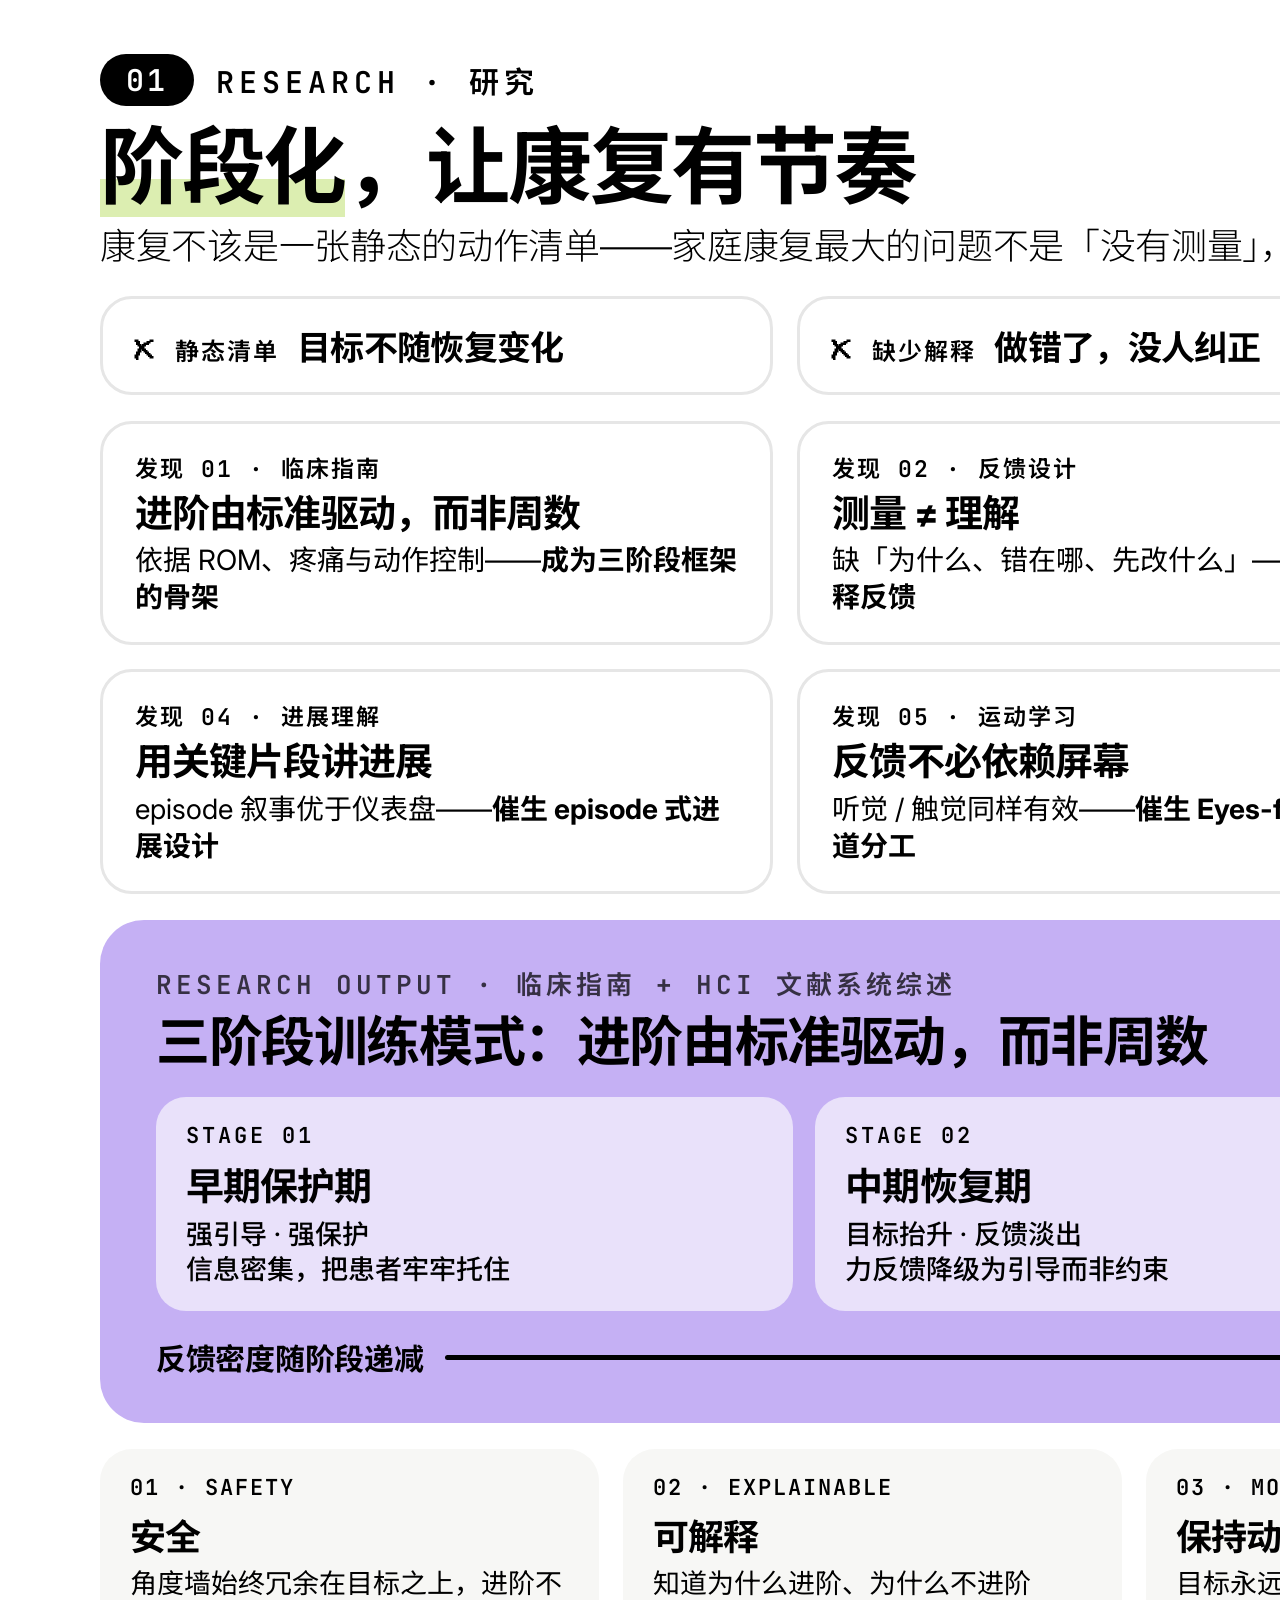
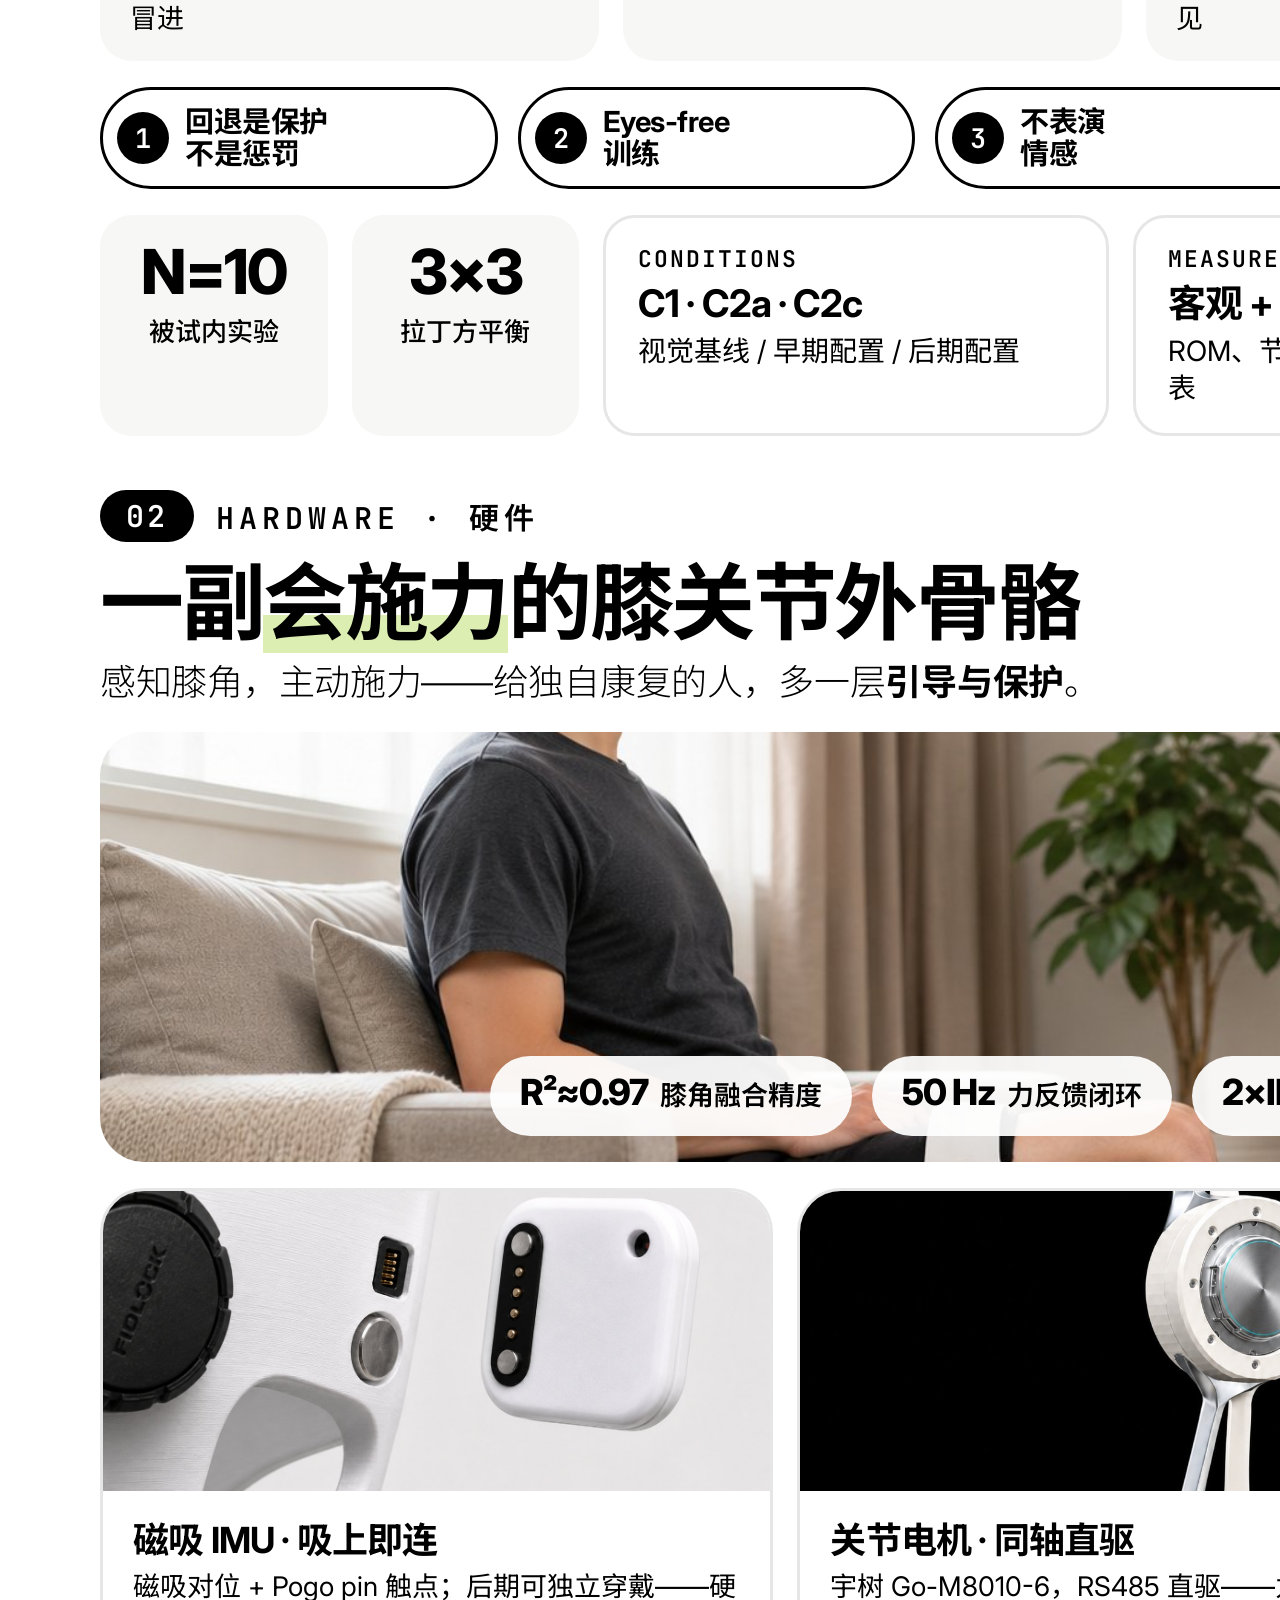
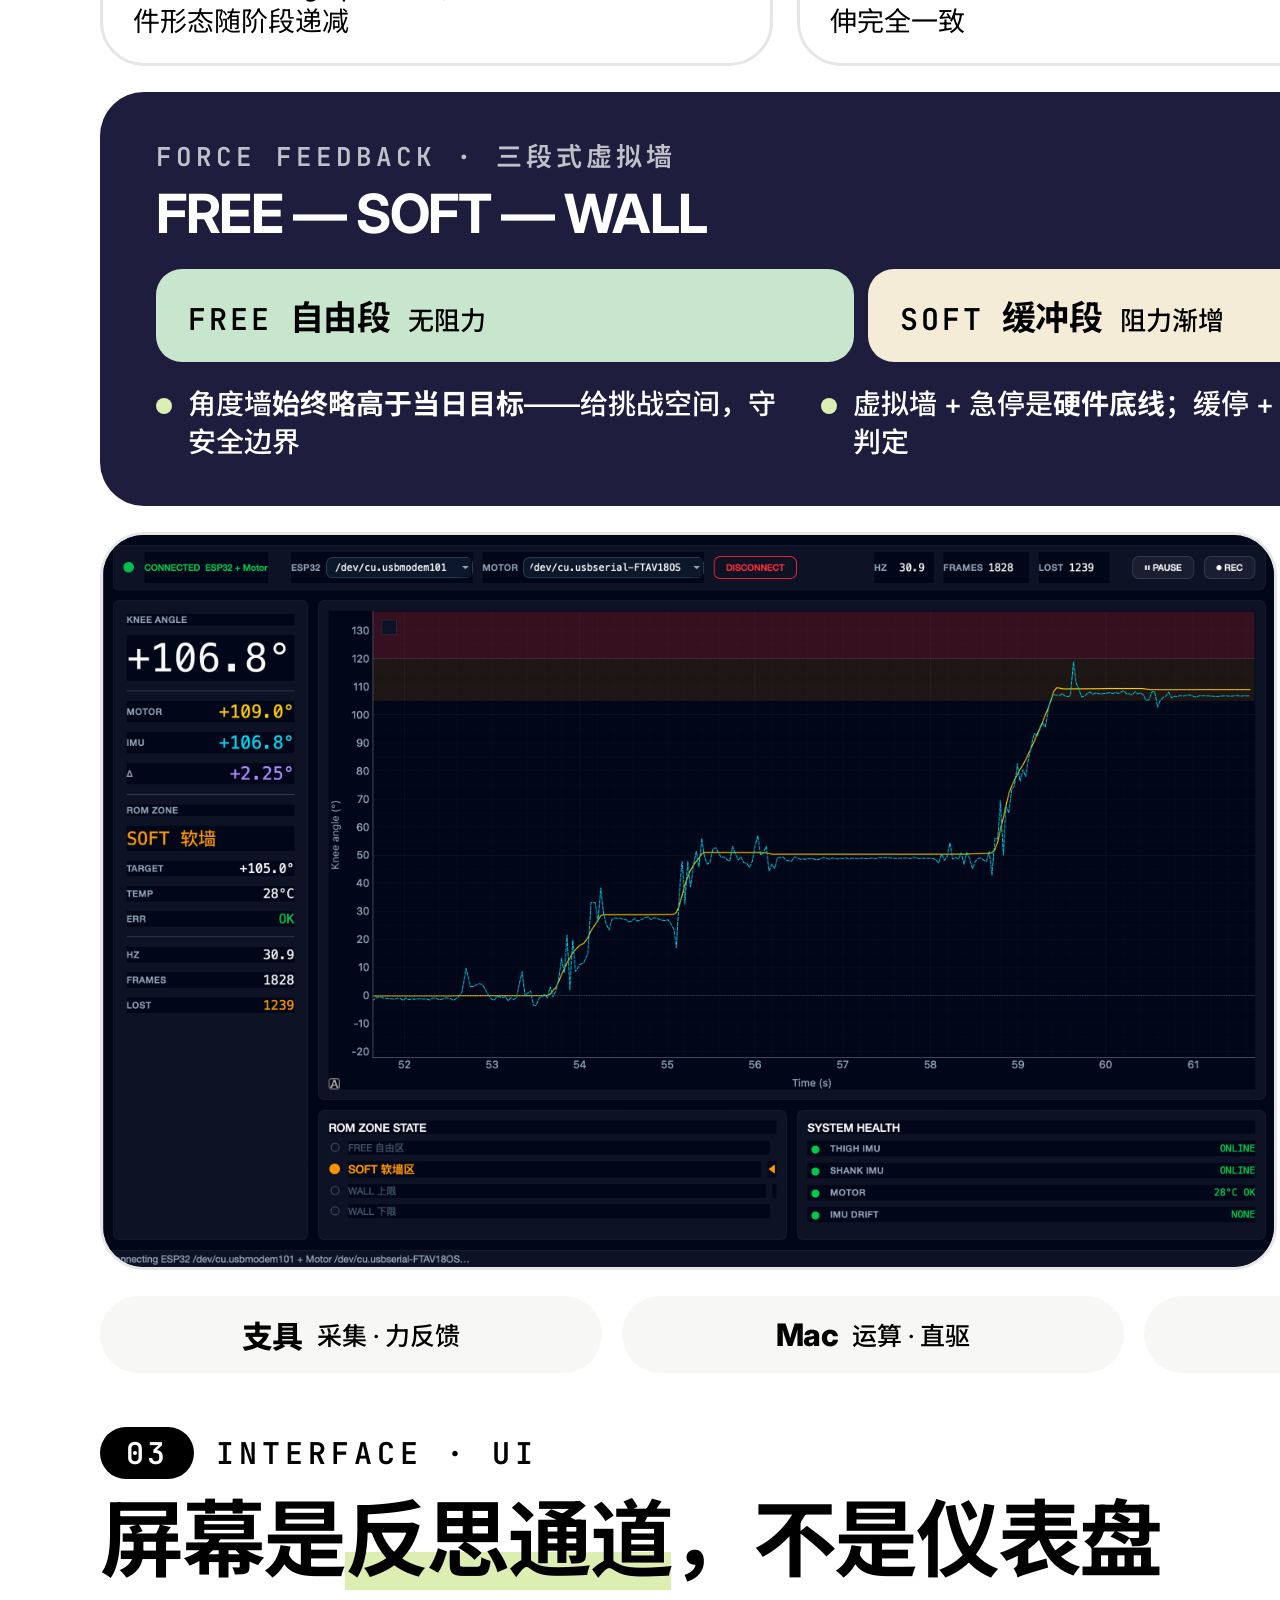
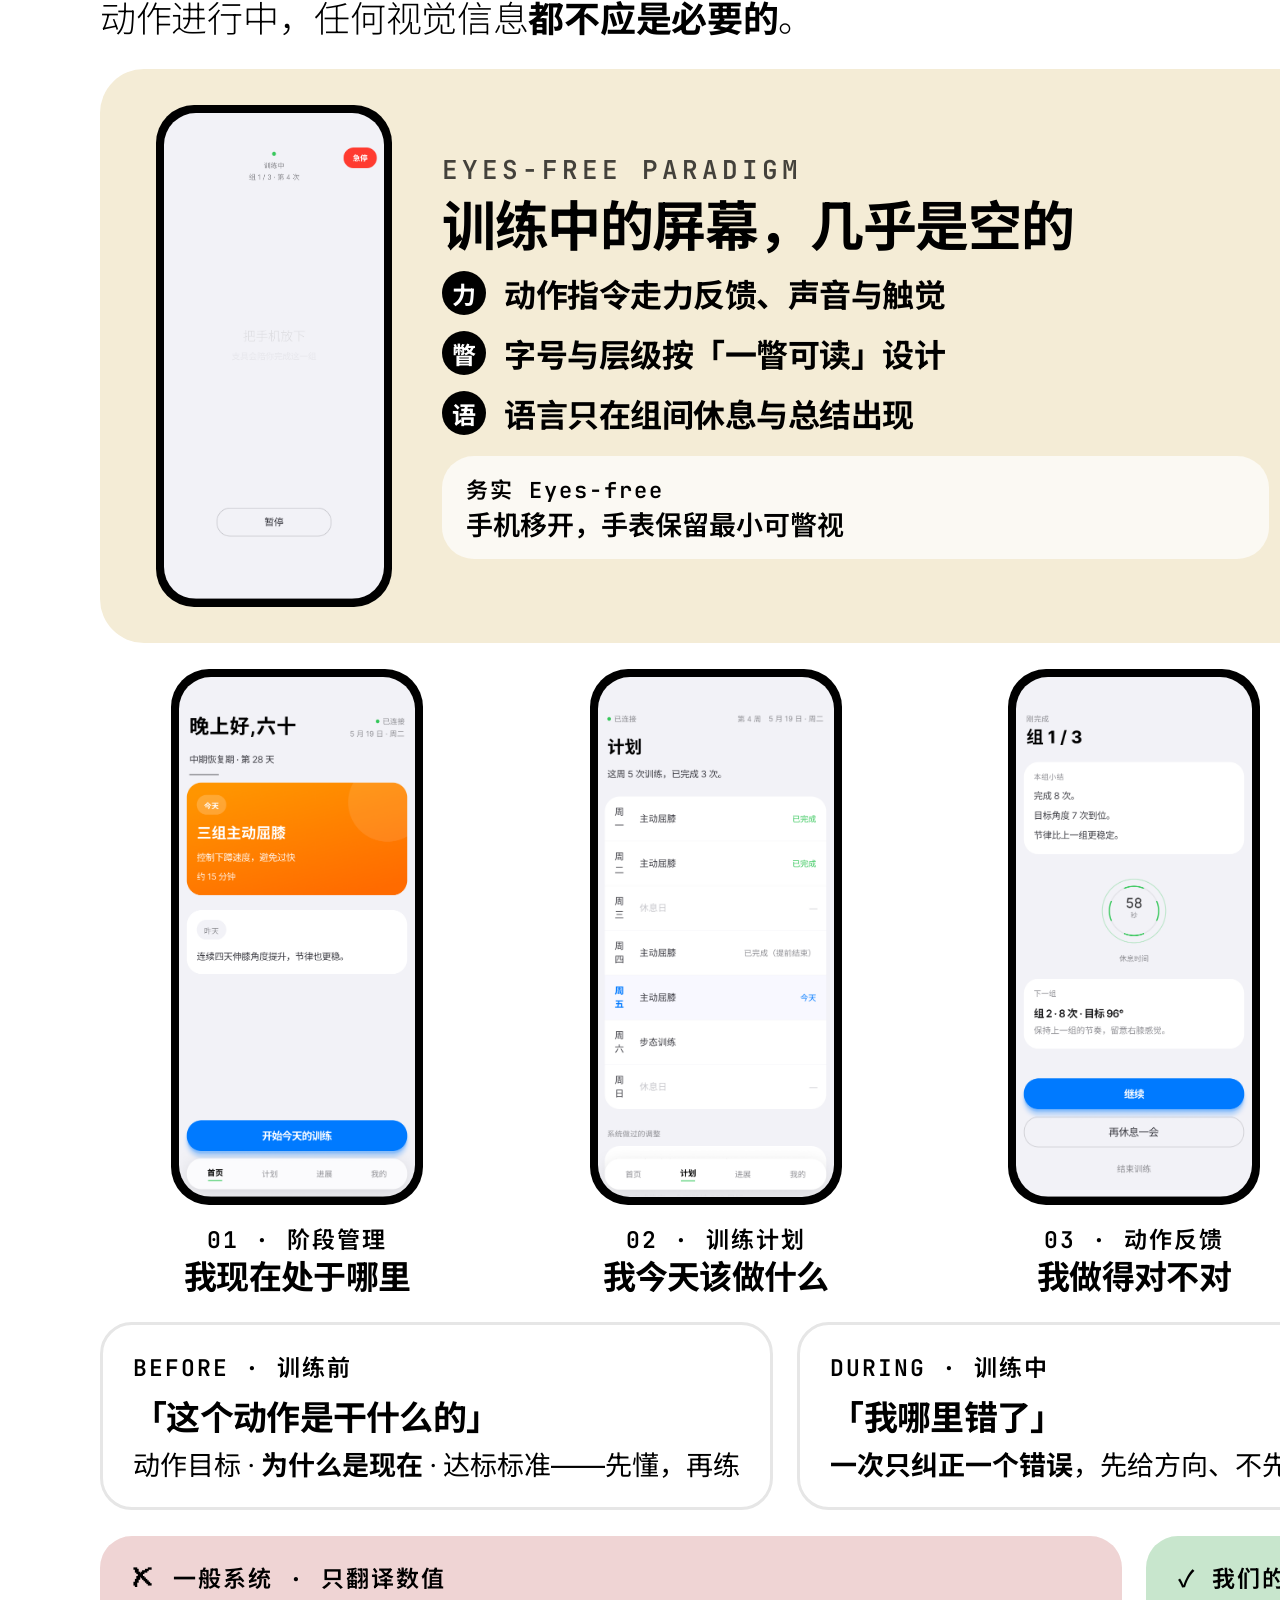
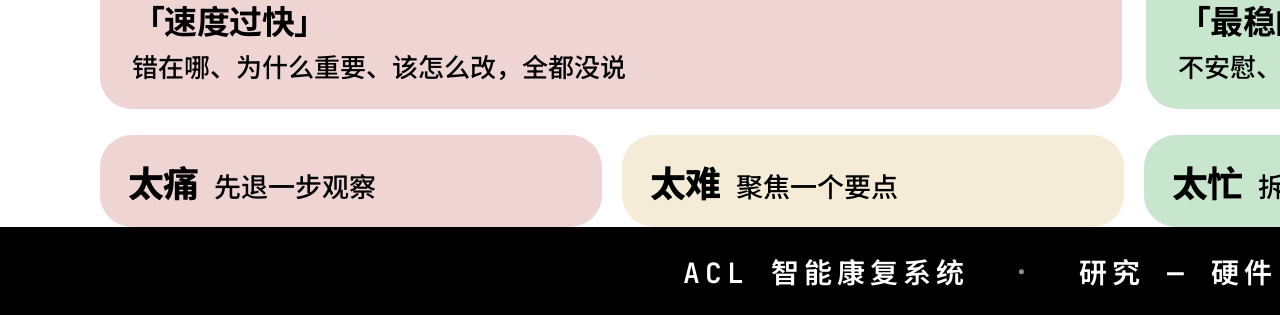
==== exhibition/exhibit-scroll.html @ 541d9ec9 "新增 UI/硬件页配图、内容素材与展览滚动页 - 新增 Hardware 渲染图与 fidlock/imu 示意图 - 新增 UI 页面 IA/会话总结/眼睛释放等配图 - 补充 research-c" ====
<!DOCTYPE html>
<html lang="zh-CN">
<head>
<meta charset="UTF-8" />
<title>毕设挂轴 · 2268×5911 · Figma 风格</title>
<link rel="preconnect" href="https://fonts.googleapis.com" />
<link rel="preconnect" href="https://fonts.gstatic.com" crossorigin />
<link href="https://fonts.googleapis.com/css2?family=Inter:wght@300;400;500;600;700;800&family=JetBrains+Mono:wght@400;600&family=Noto+Sans+SC:wght@300;400;500;700;900&display=swap" rel="stylesheet" />
<style>
  /* ===== Figma DESIGN.md tokens (getdesign.md/figma), 2268×5911 canvas ===== */
  :root{
    --ink:#000000; --canvas:#ffffff;
    --hairline:#e6e6e6; --surface-soft:#f7f7f5;
    --lime:#dceeb1; --lilac:#c5b0f4; --cream:#f4ecd6;
    --pink:#efd4d4; --mint:#c8e6cd; --coral:#f3c9b6; --navy:#1f1d3d;
    --r-lg:44px; --r-md:32px; --r-pill:999px;
    --sans:'Inter','Noto Sans SC','PingFang SC',sans-serif;
    --mono:'JetBrains Mono','Noto Sans SC',monospace;
  }
  *{margin:0;padding:0;box-sizing:border-box;}
  body{
    width:2268px;height:5911px;overflow:hidden;position:relative;
    background:var(--canvas);color:var(--ink);
    font-family:var(--sans);font-weight:400;-webkit-font-smoothing:antialiased;
  }
  .page{width:2268px;height:5911px;padding:54px 100px 0;display:flex;flex-direction:column;}

  /* ===== type ===== */
  .eyebrow{
    font-family:var(--mono);font-size:30px;font-weight:600;letter-spacing:5px;
    text-transform:uppercase;display:flex;align-items:center;gap:22px;
  }
  .eyebrow .num{background:var(--ink);color:#fff;border-radius:var(--r-pill);padding:6px 26px;letter-spacing:3px;}
  .headline{font-size:84px;font-weight:700;line-height:1.06;letter-spacing:-2.4px;margin-top:16px;}
  .headline em{font-style:normal;background:linear-gradient(transparent 62%, var(--lime) 62%);}
  .lead{font-size:36px;font-weight:300;line-height:1.3;letter-spacing:-0.3px;margin-top:12px;}
  .lead strong{font-weight:700;}

  .gap{height:26px;flex:none;}
  .gap-sec{height:54px;flex:none;}

  /* ===== generic ===== */
  .row{display:flex;gap:24px;}
  .row>*{flex:1;}

  .minicard{
    border:3px solid var(--hairline);border-radius:var(--r-md);
    padding:22px 30px;background:var(--canvas);
    display:flex;align-items:baseline;gap:18px;
  }
  .minicard .k{font-family:var(--mono);font-size:24px;font-weight:600;letter-spacing:2px;white-space:nowrap;}
  .minicard .t{font-size:34px;font-weight:700;letter-spacing:-0.7px;white-space:nowrap;}

  .fcard{
    border:3px solid var(--hairline);border-radius:var(--r-md);
    padding:26px 32px;background:var(--canvas);
  }
  .fcard .k{font-family:var(--mono);font-size:23px;font-weight:600;letter-spacing:2px;text-transform:uppercase;margin-bottom:8px;}
  .fcard .t{font-size:38px;font-weight:700;letter-spacing:-0.9px;line-height:1.12;}
  .fcard .b{font-size:28px;font-weight:400;line-height:1.32;margin-top:8px;color:#000;}
  .fcard .b strong{font-weight:700;}

  /* ===== color blocks ===== */
  .block{border-radius:var(--r-lg);padding:44px 56px;}
  .bk-eyebrow{
    font-family:var(--mono);font-size:26px;font-weight:600;letter-spacing:4px;text-transform:uppercase;
    margin-bottom:10px;opacity:.72;
  }
  .bk-title{font-size:54px;font-weight:700;letter-spacing:-1.4px;line-height:1.1;}

  /* ===== S1 ===== */
  .stages{display:flex;gap:22px;margin-top:26px;}
  .stage{flex:1;background:rgba(255,255,255,.62);border-radius:30px;padding:24px 30px;}
  .stage .no{font-family:var(--mono);font-size:22px;font-weight:600;letter-spacing:3px;margin-bottom:6px;}
  .stage .t{font-size:38px;font-weight:700;letter-spacing:-0.9px;margin-bottom:6px;}
  .stage .b{font-size:27px;font-weight:500;line-height:1.3;}
  .stage-arrow{
    margin-top:24px;display:flex;align-items:center;gap:22px;
    font-size:30px;font-weight:700;letter-spacing:-0.3px;
  }
  .stage-arrow .bar{flex:1;height:5px;background:var(--ink);border-radius:3px;position:relative;}
  .stage-arrow .bar::after{
    content:'';position:absolute;right:-2px;top:50%;transform:translateY(-50%);
    border-left:24px solid var(--ink);border-top:13px solid transparent;border-bottom:13px solid transparent;
  }

  .benefit{background:var(--surface-soft);border-radius:var(--r-md);padding:24px 30px;}
  .benefit .k{font-family:var(--mono);font-size:22px;font-weight:600;letter-spacing:2px;text-transform:uppercase;margin-bottom:6px;}
  .benefit .t{font-size:36px;font-weight:700;letter-spacing:-0.8px;}
  .benefit .b{font-size:27px;font-weight:400;line-height:1.3;margin-top:6px;}

  .pills{display:flex;gap:20px;}
  .pill{
    flex:1;display:flex;align-items:center;gap:16px;
    border:3.5px solid var(--ink);border-radius:var(--r-pill);padding:16px 18px 16px 14px;
  }
  .pill .n{
    flex:none;width:52px;height:52px;border-radius:50%;background:var(--ink);color:#fff;
    font-family:var(--mono);font-size:27px;font-weight:600;display:flex;align-items:center;justify-content:center;
  }
  .pill .t{font-size:29px;font-weight:700;letter-spacing:-0.5px;line-height:1.12;}

  .stats{display:flex;gap:24px;}
  .stat{flex:1;background:var(--surface-soft);border-radius:var(--r-md);padding:26px 20px;text-align:center;}
  .stat .n{font-size:62px;font-weight:800;letter-spacing:-1.8px;line-height:1;}
  .stat .l{font-size:26px;font-weight:500;margin-top:8px;}

  /* ===== S2 ===== */
  .scene{position:relative;border-radius:var(--r-lg);overflow:hidden;height:430px;flex:none;}
  .scene img{width:100%;height:100%;object-fit:cover;object-position:center 30%;display:block;}
  .scene .tags{position:absolute;left:0;right:0;bottom:26px;display:flex;justify-content:center;gap:20px;}
  .scene .tag{
    background:rgba(255,255,255,.93);border-radius:var(--r-pill);
    padding:14px 30px;font-size:27px;font-weight:600;
    display:flex;align-items:baseline;gap:12px;white-space:nowrap;
  }
  .scene .tag b{font-size:36px;font-weight:800;letter-spacing:-1px;}

  .hwcard{border:3px solid var(--hairline);border-radius:var(--r-lg);overflow:hidden;background:var(--canvas);}
  .hwcard .ph{height:300px;overflow:hidden;}
  .hwcard .ph img{width:100%;height:100%;object-fit:cover;display:block;}
  .hwcard .tx{padding:20px 30px 24px;}
  .hwcard .t{font-size:36px;font-weight:700;letter-spacing:-0.8px;}
  .hwcard .b{font-size:27px;font-weight:400;line-height:1.3;margin-top:6px;}
  .hwcard .steps{display:flex;gap:10px;margin-top:10px;}
  .hwcard .steps span{
    flex:1;background:var(--surface-soft);border-radius:var(--r-pill);
    font-size:25px;font-weight:600;text-align:center;padding:8px 0;white-space:nowrap;
  }

  .zonebar{display:flex;gap:14px;margin-top:26px;}
  .zone{border-radius:26px;padding:22px 32px;color:var(--ink);display:flex;align-items:baseline;gap:18px;}
  .zone .z{font-family:var(--mono);font-size:30px;font-weight:600;letter-spacing:3px;}
  .zone .zt{font-size:34px;font-weight:700;letter-spacing:-0.6px;}
  .zone .zb{font-size:26px;font-weight:500;}
  .zone--free{flex:1.15;background:var(--mint);}
  .zone--soft{flex:1;background:var(--cream);}
  .zone--wall{flex:1;background:var(--coral);}
  .navy-cols{display:flex;gap:40px;margin-top:24px;}
  .navy-col{flex:1;color:#fff;font-size:28px;font-weight:500;line-height:1.35;display:flex;gap:16px;align-items:flex-start;}
  .navy-col .dot{width:16px;height:16px;border-radius:50%;background:var(--lime);flex:none;margin-top:12px;}
  .navy-col strong{font-weight:700;}

  .hostrow{display:flex;gap:24px;}
  .hostshot{
    flex:1.35;border:3px solid var(--hairline);border-radius:var(--r-lg);overflow:hidden;background:#0e1217;
  }
  .hostshot img{width:100%;height:100%;object-fit:cover;display:block;}
  .hostinfo{flex:1;display:flex;flex-direction:column;gap:20px;}
  .hostinfo .fcard{flex:1;}

  .devices{display:flex;gap:20px;}
  .device{
    flex:1;background:var(--surface-soft);border-radius:var(--r-pill);
    display:flex;align-items:center;justify-content:center;gap:14px;padding:16px 12px;
  }
  .device .dn{font-size:31px;font-weight:800;letter-spacing:-0.6px;}
  .device .dr{font-size:25px;font-weight:500;}

  /* ===== S3 ===== */
  .phone{background:#000;border-radius:38px;padding:8px;flex:none;}
  .phone .scr{border-radius:32px;overflow:hidden;display:block;font-size:0;}
  .phone .scr img{display:block;width:100%;height:100%;object-fit:cover;object-position:top;}

  .efrow{display:flex;gap:50px;align-items:center;}
  .efrow .phone{width:236px;height:502px;}
  .efrow .phone .scr{width:220px;height:486px;}
  .ef-claims{flex:1;}
  .claim{display:flex;align-items:center;gap:18px;font-size:32px;font-weight:700;letter-spacing:-0.5px;margin-top:14px;}
  .claim .ic{
    flex:none;width:44px;height:44px;border-radius:50%;background:var(--ink);color:#fff;
    display:flex;align-items:center;justify-content:center;font-size:24px;font-weight:700;
  }
  .ef-modes{display:flex;gap:16px;margin-top:20px;}
  .ef-mode{background:rgba(255,255,255,.7);border-radius:var(--r-md);padding:16px 24px;flex:1;}
  .ef-mode .mk{font-family:var(--mono);font-size:22px;font-weight:600;letter-spacing:2px;margin-bottom:4px;}
  .ef-mode .mt{font-size:27px;font-weight:600;line-height:1.25;}

  .iagrid{display:flex;gap:24px;}
  .iacell{flex:1;text-align:center;}
  .iacell .phone{width:252px;height:536px;margin:0 auto;}
  .iacell .phone .scr{width:236px;height:520px;}
  .iacell .qk{
    font-family:var(--mono);font-size:23px;font-weight:600;letter-spacing:2px;text-transform:uppercase;margin-top:16px;
  }
  .iacell .q{font-size:33px;font-weight:700;letter-spacing:-0.7px;margin-top:4px;line-height:1.12;}

  .layers{display:flex;gap:24px;}
  .layer{flex:1;border:3px solid var(--hairline);border-radius:var(--r-md);padding:24px 30px;}
  .layer .lk{font-family:var(--mono);font-size:23px;font-weight:600;letter-spacing:2px;text-transform:uppercase;margin-bottom:8px;}
  .layer .lq{font-size:34px;font-weight:700;letter-spacing:-0.7px;}
  .layer .lb{font-size:27px;font-weight:400;line-height:1.3;margin-top:8px;}
  .layer .lb strong{font-weight:700;}

  .langrow{display:flex;gap:24px;}
  .lang{border-radius:var(--r-md);padding:24px 32px;flex:1;}
  .lang--bad{background:var(--pink);}
  .lang--good{background:var(--mint);}
  .lang .gk{font-family:var(--mono);font-size:23px;font-weight:600;letter-spacing:2px;margin-bottom:8px;}
  .lang .gt{font-size:33px;font-weight:700;letter-spacing:-0.6px;line-height:1.25;}
  .lang .gb{font-size:26px;font-weight:500;margin-top:8px;line-height:1.3;}

  .failrow{display:flex;gap:20px;}
  .fail{flex:1;border-radius:var(--r-md);padding:20px 28px;display:flex;align-items:baseline;gap:16px;}
  .fail .fk{font-size:36px;font-weight:800;letter-spacing:-0.8px;white-space:nowrap;}
  .fail .fb{font-size:27px;font-weight:500;white-space:nowrap;}
  .fail:nth-child(1){background:var(--pink);}
  .fail:nth-child(2){background:var(--cream);}
  .fail:nth-child(3){background:var(--mint);}
  .fail:nth-child(4){background:var(--lime);}

  /* ===== footer ===== */
  .marquee{
    margin:40px -100px 0;margin-top:auto;background:var(--ink);color:#fff;height:88px;flex:none;
    display:flex;align-items:center;justify-content:center;gap:44px;
    font-family:var(--mono);font-size:28px;font-weight:600;letter-spacing:5px;text-transform:uppercase;
  }
  .marquee span{opacity:.55;}
</style>
</head>
<body>
<div class="page">

  <!-- ════════════ 01 RESEARCH ════════════ -->
  <div class="eyebrow"><span class="num">01</span> RESEARCH · 研究</div>
  <div class="headline"><em>阶段化</em>，让康复有节奏</div>
  <div class="lead">康复不该是一张静态的动作清单——家庭康复最大的问题不是「没有测量」，而是<strong>「不会解释」</strong>。</div>

  <div class="gap"></div>

  <div class="row">
    <div class="minicard"><span class="k">✗ 静态清单</span><span class="t">目标不随恢复变化</span></div>
    <div class="minicard"><span class="k">✗ 缺少解释</span><span class="t">做错了，没人纠正</span></div>
    <div class="minicard"><span class="k">✗ 无人见证</span><span class="t">做对了，没人看见</span></div>
  </div>

  <div class="gap"></div>

  <!-- formative findings 3×2 -->
  <div class="row">
    <div class="fcard"><div class="k">发现 01 · 临床指南</div><div class="t">进阶由标准驱动，而非周数</div><div class="b">依据 ROM、疼痛与动作控制——<strong>成为三阶段框架的骨架</strong></div></div>
    <div class="fcard"><div class="k">发现 02 · 反馈设计</div><div class="t">测量 ≠ 理解</div><div class="b">缺「为什么、错在哪、先改什么」——<strong>催生可解释反馈</strong></div></div>
    <div class="fcard"><div class="k">发现 03 · 计划执行</div><div class="t">区分失败原因，再调整</div><div class="b">比单纯提醒坚持更有效——<strong>催生失败分型与保护性回退</strong></div></div>
  </div>
  <div style="height:24px;flex:none"></div>
  <div class="row">
    <div class="fcard"><div class="k">发现 04 · 进展理解</div><div class="t">用关键片段讲进展</div><div class="b">episode 叙事优于仪表盘——<strong>催生 episode 式进展设计</strong></div></div>
    <div class="fcard"><div class="k">发现 05 · 运动学习</div><div class="t">反馈不必依赖屏幕</div><div class="b">听觉 / 触觉同样有效——<strong>催生 Eyes-free 与四通道分工</strong></div></div>
    <div class="fcard"><div class="k">证据 · RCT</div><div class="t">数字康复确实有效</div><div class="b">已被随机对照试验证明——问题在<strong>怎么做得可理解</strong></div></div>
  </div>

  <div class="gap"></div>

  <div class="block" style="background:var(--lilac)">
    <div class="bk-eyebrow">Research Output · 临床指南 + HCI 文献系统综述</div>
    <div class="bk-title">三阶段训练模式：进阶由标准驱动，而非周数</div>
    <div class="stages">
      <div class="stage"><div class="no">STAGE 01</div><div class="t">早期保护期</div><div class="b">强引导 · 强保护<br/>信息密集，把患者牢牢托住</div></div>
      <div class="stage"><div class="no">STAGE 02</div><div class="t">中期恢复期</div><div class="b">目标抬升 · 反馈淡出<br/>力反馈降级为引导而非约束</div></div>
      <div class="stage"><div class="no">STAGE 03</div><div class="t">后期功能期</div><div class="b">屏幕退场 · 走向自主<br/>「系统对我有信心了」</div></div>
    </div>
    <div class="stage-arrow">反馈密度随阶段递减<div class="bar"></div>递减本身，被感受为信任</div>
  </div>

  <div class="gap"></div>

  <!-- why staging works -->
  <div class="row">
    <div class="benefit"><div class="k">01 · Safety</div><div class="t">安全</div><div class="b">角度墙始终冗余在目标之上，进阶不冒进</div></div>
    <div class="benefit"><div class="k">02 · Explainable</div><div class="t">可解释</div><div class="b">知道为什么进阶、为什么不进阶</div></div>
    <div class="benefit"><div class="k">03 · Motivation</div><div class="t">保持动机</div><div class="b">目标永远「再多一点点」，进步被看见</div></div>
    <div class="benefit"><div class="k">04 · Autonomy</div><div class="t">走向自主</div><div class="b">从被辅助过渡到自主管理</div></div>
  </div>

  <div class="gap"></div>

  <div class="pills">
    <div class="pill"><div class="n">1</div><div class="t">回退是保护<br/>不是惩罚</div></div>
    <div class="pill"><div class="n">2</div><div class="t">Eyes-free<br/>训练</div></div>
    <div class="pill"><div class="n">3</div><div class="t">不表演<br/>情感</div></div>
    <div class="pill"><div class="n">4</div><div class="t">反馈密度<br/>递减</div></div>
    <div class="pill"><div class="n">5</div><div class="t">多通道<br/>分工</div></div>
  </div>

  <div class="gap"></div>

  <!-- user study -->
  <div class="row">
    <div class="stats" style="flex:1.1">
      <div class="stat"><div class="n">N=10</div><div class="l">被试内实验</div></div>
      <div class="stat"><div class="n">3×3</div><div class="l">拉丁方平衡</div></div>
    </div>
    <div class="fcard"><div class="k">Conditions</div><div class="t">C1 · C2a · C2c</div><div class="b">视觉基线 / 早期配置 / 后期配置</div></div>
    <div class="fcard"><div class="k">Measures</div><div class="t">客观 + 主观</div><div class="b">ROM、节律、事件 + 三维度自评量表</div></div>
    <div class="fcard"><div class="k">Analysis</div><div class="t">质性主题分析</div><div class="b">身体觉知 · 系统关系 · 陪伴感知</div></div>
  </div>

  <div class="gap-sec"></div>

  <!-- ════════════ 02 HARDWARE ════════════ -->
  <div class="eyebrow"><span class="num">02</span> HARDWARE · 硬件</div>
  <div class="headline">一副<em>会施力</em>的膝关节外骨骼</div>
  <div class="lead">感知膝角，主动施力——给独自康复的人，多一层<strong>引导与保护</strong>。</div>

  <div class="gap"></div>

  <div class="scene">
    <img src="../assets/img/photo/scene-main.jpg" alt="客厅训练场景" />
    <div class="tags">
      <div class="tag"><b>R²≈0.97</b>膝角融合精度</div>
      <div class="tag"><b>50 Hz</b>力反馈闭环</div>
      <div class="tag"><b>2×IMU</b>双总线同步</div>
      <div class="tag"><b>直驱</b>关节电机</div>
    </div>
  </div>

  <div class="gap"></div>

  <!-- three photo cards -->
  <div class="row">
    <div class="hwcard">
      <div class="ph"><img src="../assets/img/photo/imu-dock.jpg" alt="磁吸 IMU 模块" style="object-position:center 60%" /></div>
      <div class="tx"><div class="t">磁吸 IMU · 吸上即连</div><div class="b">磁吸对位 + Pogo pin 触点；后期可独立穿戴——硬件形态随阶段递减</div></div>
    </div>
    <div class="hwcard">
      <div class="ph"><img src="../assets/img/photo/motor-joint.jpg" alt="关节电机" style="object-position:center 55%" /></div>
      <div class="tx"><div class="t">关节电机 · 同轴直驱</div><div class="b">宇树 Go-M8010-6，RS485 直驱——力的方向与屈伸完全一致</div></div>
    </div>
    <div class="hwcard">
      <div class="ph"><img src="../assets/img/photo/fidlock-steps.jpg" alt="开合腿环穿戴三步" /></div>
      <div class="tx"><div class="t">开合腿环 · 单手穿戴</div>
        <div class="steps"><span>01 打开穿入</span><span>02 磁吸扣合</span><span>03 旋转锁紧</span></div>
      </div>
    </div>
  </div>

  <div class="gap"></div>

  <div class="block" style="background:var(--navy);color:#fff">
    <div class="bk-eyebrow" style="color:#fff">Force Feedback · 三段式虚拟墙</div>
    <div class="bk-title" style="color:#fff">FREE — SOFT — WALL</div>
    <div class="zonebar">
      <div class="zone zone--free"><span class="z">FREE</span><span class="zt">自由段</span><span class="zb">无阻力</span></div>
      <div class="zone zone--soft"><span class="z">SOFT</span><span class="zt">缓冲段</span><span class="zb">阻力渐增</span></div>
      <div class="zone zone--wall"><span class="z">WALL</span><span class="zt">硬墙段</span><span class="zb">安全约束</span></div>
    </div>
    <div class="navy-cols">
      <div class="navy-col"><span class="dot"></span><span>角度墙<strong>始终略高于当日目标</strong>——给挑战空间，守安全边界</span></div>
      <div class="navy-col"><span class="dot"></span><span>虚拟墙 + 急停是<strong>硬件底线</strong>；缓停 + 降阶是软件判定</span></div>
      <div class="navy-col"><span class="dot"></span><span>疼痛跨阈值<strong>单次即触发</strong>保护——医学底线，不需累积</span></div>
    </div>
  </div>

  <div class="gap"></div>

  <!-- host dashboard + sensing -->
  <div class="hostrow">
    <div class="hostshot"><img src="../assets/img/ui/host-dashboard-solo.png" alt="PyQt6 上位机仪表盘" /></div>
    <div class="hostinfo">
      <div class="fcard"><div class="k">Sensing · 重力向量法</div><div class="t">双 IMU 膝角融合 R²≈0.97</div><div class="b">零位校准抵消装配误差，抗漂移保证长时训练稳定</div></div>
      <div class="fcard"><div class="k">Host · PyQt6 仪表盘</div><div class="t">实时监测与电机直驱</div><div class="b">电机角 / IMU 膝角双曲线对比，FREE · SOFT · WALL 区随动作点亮</div></div>
    </div>
  </div>

  <div class="gap"></div>

  <div class="devices">
    <div class="device"><span class="dn">支具</span><span class="dr">采集 · 力反馈</span></div>
    <div class="device"><span class="dn">Mac</span><span class="dr">运算 · 直驱</span></div>
    <div class="device"><span class="dn">iPhone</span><span class="dr">交互界面</span></div>
    <div class="device"><span class="dn">Watch</span><span class="dr">触觉提示</span></div>
  </div>

  <div class="gap-sec"></div>

  <!-- ════════════ 03 UI ════════════ -->
  <div class="eyebrow"><span class="num">03</span> INTERFACE · UI</div>
  <div class="headline">屏幕是<em>反思通道</em>，不是仪表盘</div>
  <div class="lead">动作进行中，任何视觉信息<strong>都不应是必要的</strong>。</div>

  <div class="gap"></div>

  <div class="block" style="background:var(--cream);padding:36px 56px">
    <div class="efrow">
      <div class="phone"><span class="scr"><img src="../assets/img/ui/eyes-free.png" alt="Eyes-free 训练界面" /></span></div>
      <div class="ef-claims">
        <div class="bk-eyebrow">Eyes-free Paradigm</div>
        <div class="bk-title">训练中的屏幕，几乎是空的</div>
        <div class="claim"><span class="ic">力</span>动作指令走力反馈、声音与触觉</div>
        <div class="claim"><span class="ic">瞥</span>字号与层级按「一瞥可读」设计</div>
        <div class="claim"><span class="ic">语</span>语言只在组间休息与总结出现</div>
        <div class="ef-modes">
          <div class="ef-mode"><div class="mk">务实 Eyes-free</div><div class="mt">手机移开，手表保留最小可瞥视</div></div>
          <div class="ef-mode"><div class="mk">严格 Eyes-free</div><div class="mt">全部反馈走力 / 声音 / 触觉</div></div>
        </div>
      </div>
    </div>
  </div>

  <div class="gap"></div>

  <!-- IA five phones -->
  <div class="iagrid">
    <div class="iacell">
      <div class="phone"><span class="scr"><img src="../assets/img/ui/ia-stage.png" alt="阶段管理" /></span></div>
      <div class="qk">01 · 阶段管理</div><div class="q">我现在处于哪里</div>
    </div>
    <div class="iacell">
      <div class="phone"><span class="scr"><img src="../assets/img/ui/ia-plan.png" alt="训练计划" /></span></div>
      <div class="qk">02 · 训练计划</div><div class="q">我今天该做什么</div>
    </div>
    <div class="iacell">
      <div class="phone"><span class="scr"><img src="../assets/img/ui/ia-feedback.png" alt="动作反馈" /></span></div>
      <div class="qk">03 · 动作反馈</div><div class="q">我做得对不对</div>
    </div>
    <div class="iacell">
      <div class="phone"><span class="scr"><img src="../assets/img/ui/ia-progress.png" alt="进展理解" /></span></div>
      <div class="qk">04 · 进展理解</div><div class="q">我有没有变好</div>
    </div>
    <div class="iacell">
      <div class="phone"><span class="scr"><img src="../assets/img/ui/ia-revision.png" alt="计划修订" /></span></div>
      <div class="qk">05 · 计划修订</div><div class="q">做不到怎么办</div>
    </div>
  </div>

  <div class="gap"></div>

  <!-- three layers -->
  <div class="layers">
    <div class="layer"><div class="lk">Before · 训练前</div><div class="lq">「这个动作是干什么的」</div><div class="lb">动作目标 · <strong>为什么是现在</strong> · 达标标准——先懂，再练</div></div>
    <div class="layer"><div class="lk">During · 训练中</div><div class="lq">「我哪里错了」</div><div class="lb"><strong>一次只纠正一个错误</strong>，先给方向、不先给数字</div></div>
    <div class="layer"><div class="lk">After · 训练后</div><div class="lq">「我今天练得怎么样」</div><div class="lb">最好的一点 + 待改进的一点——<strong>总结，而不是打分</strong></div></div>
  </div>

  <div class="gap"></div>

  <!-- language system -->
  <div class="langrow">
    <div class="lang lang--bad">
      <div class="gk">✗ 一般系统 · 只翻译数值</div>
      <div class="gt">「速度过快」</div>
      <div class="gb">错在哪、为什么重要、该怎么改，全都没说</div>
    </div>
    <div class="lang lang--good">
      <div class="gk">✓ 我们的总结 · 具体 · 数据锚 · 有路径</div>
      <div class="gt">「最稳的是第二组——下一次试试整组都用第二组的速度」</div>
      <div class="gb">不安慰、不夸赞、没有感叹号与 emoji</div>
    </div>
  </div>

  <div class="gap"></div>

  <div class="failrow">
    <div class="fail"><span class="fk">太痛</span><span class="fb">先退一步观察</span></div>
    <div class="fail"><span class="fk">太难</span><span class="fb">聚焦一个要点</span></div>
    <div class="fail"><span class="fk">太忙</span><span class="fb">拆小，别拆掉</span></div>
    <div class="fail"><span class="fk">太轻</span><span class="fb">适度进阶</span></div>
  </div>

  <div class="marquee">ACL 智能康复系统<span>·</span>研究 — 硬件 — UI<span>·</span>2026</div>

</div>
</body>
</html>
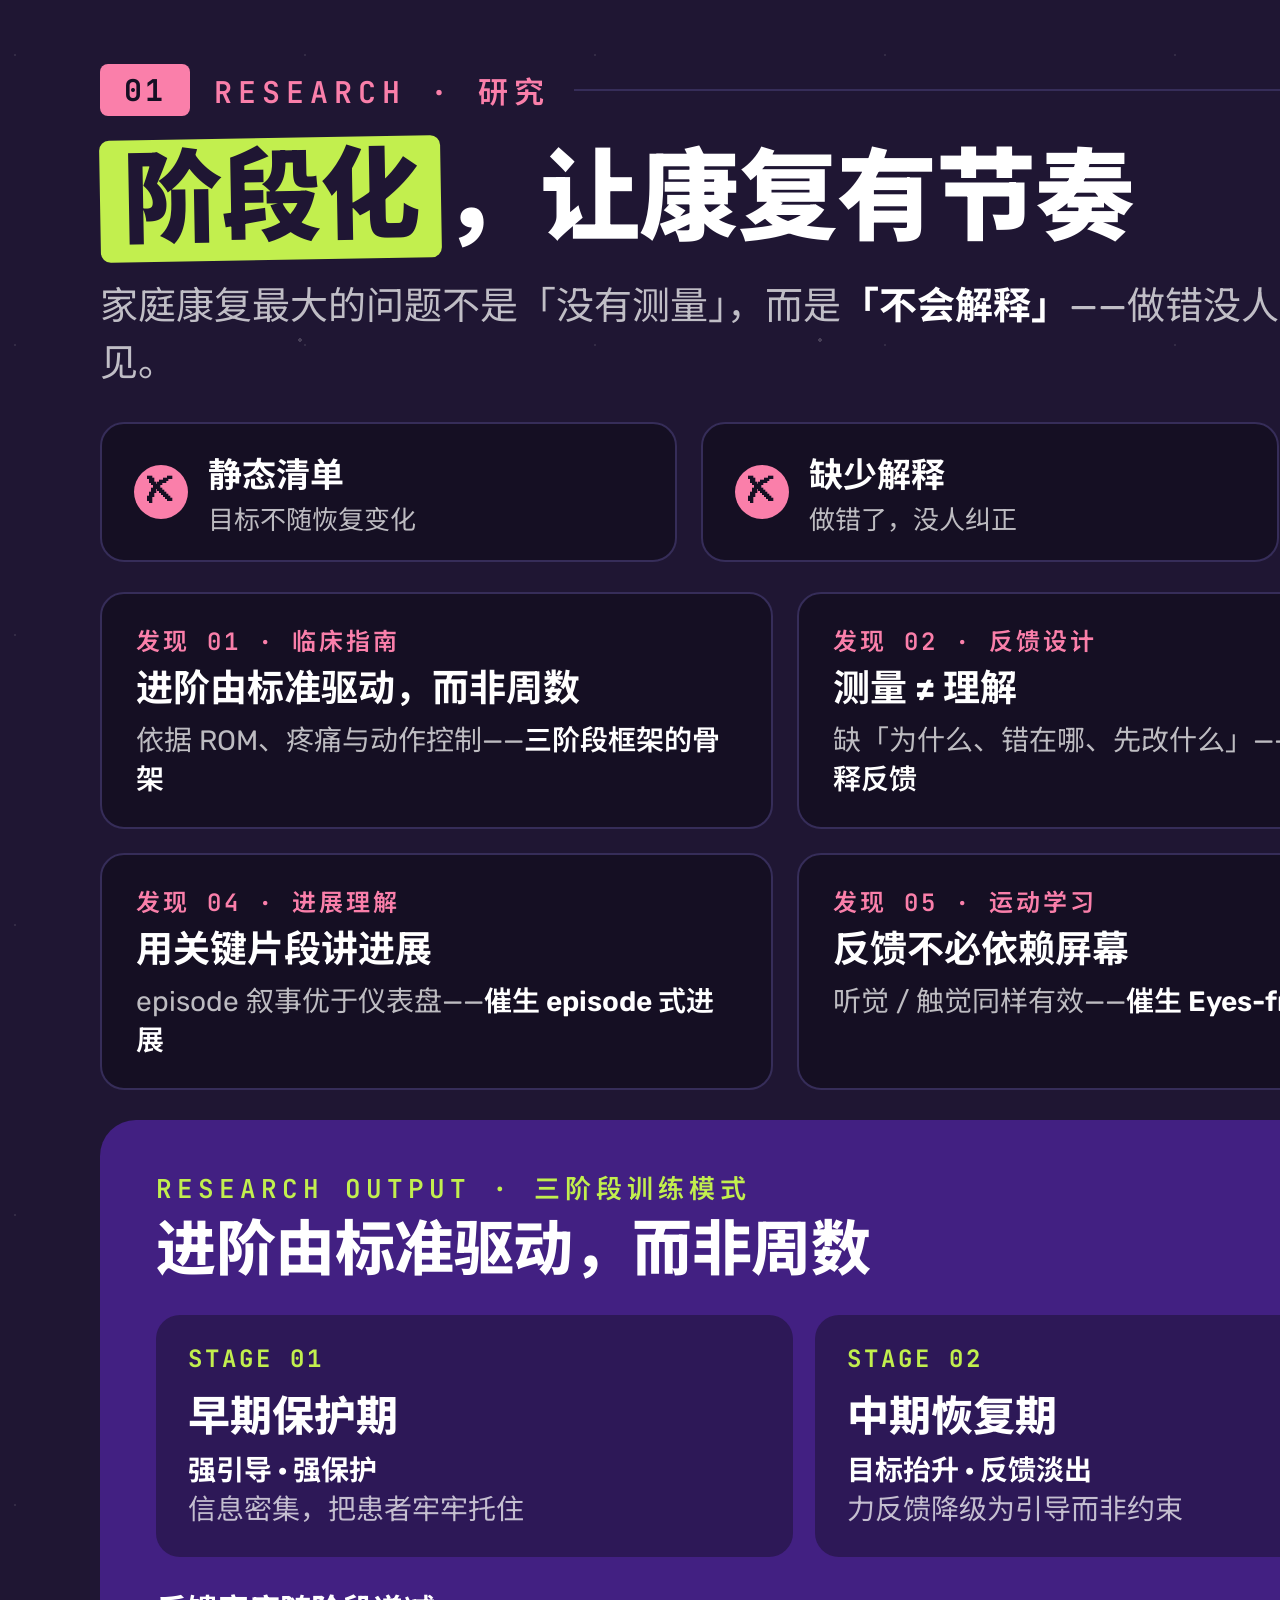
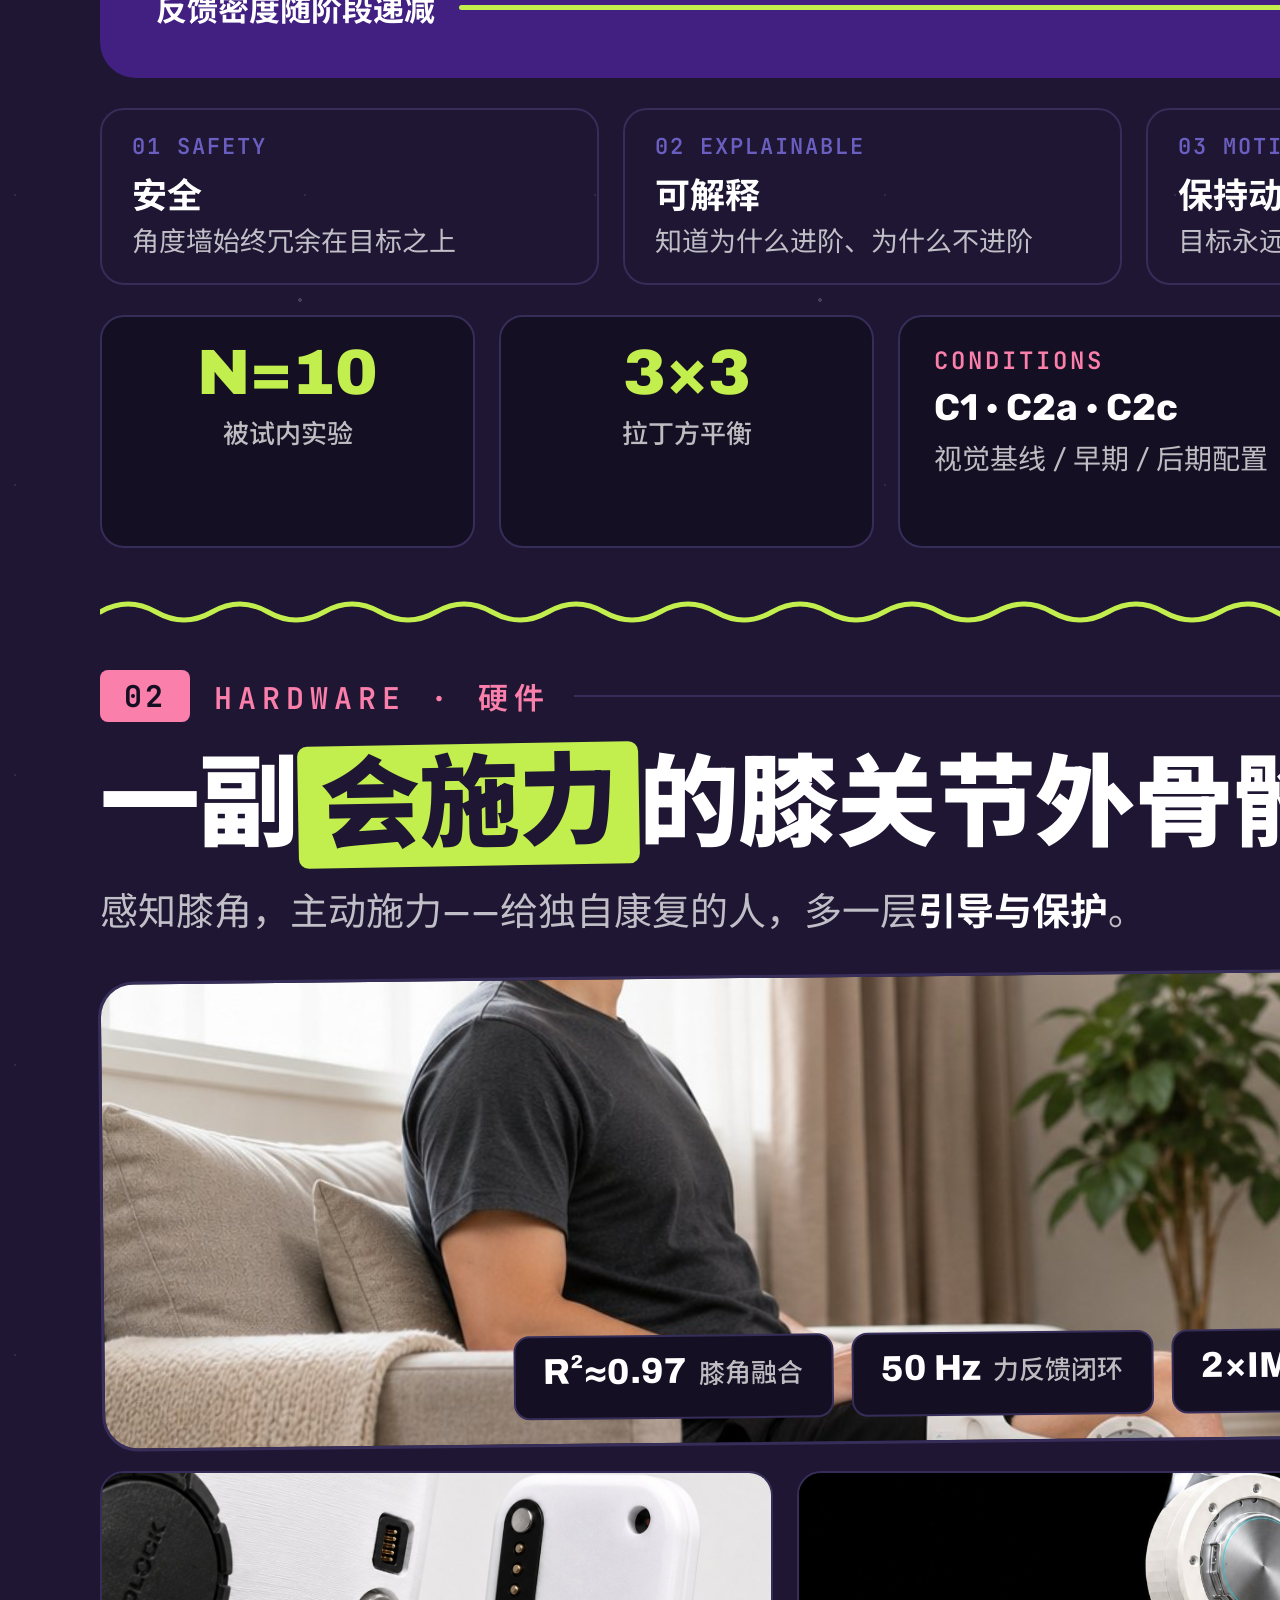
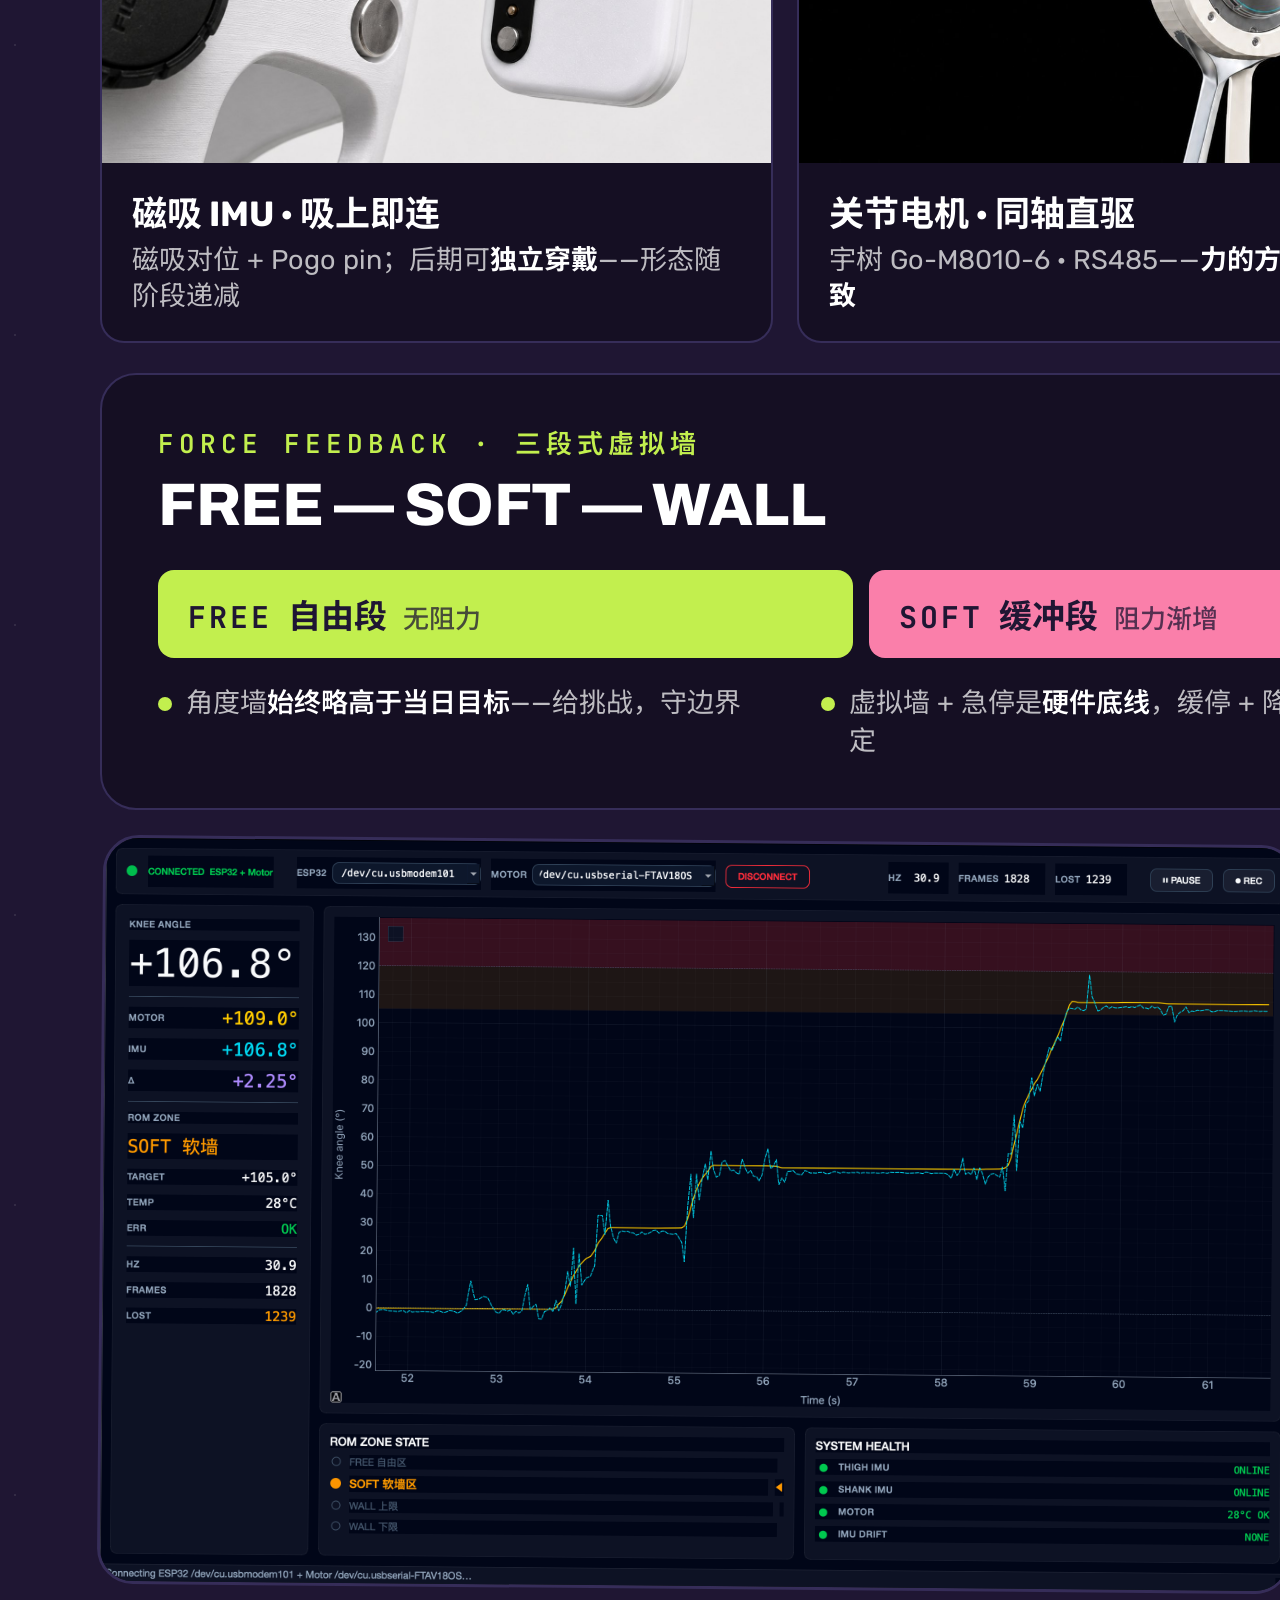
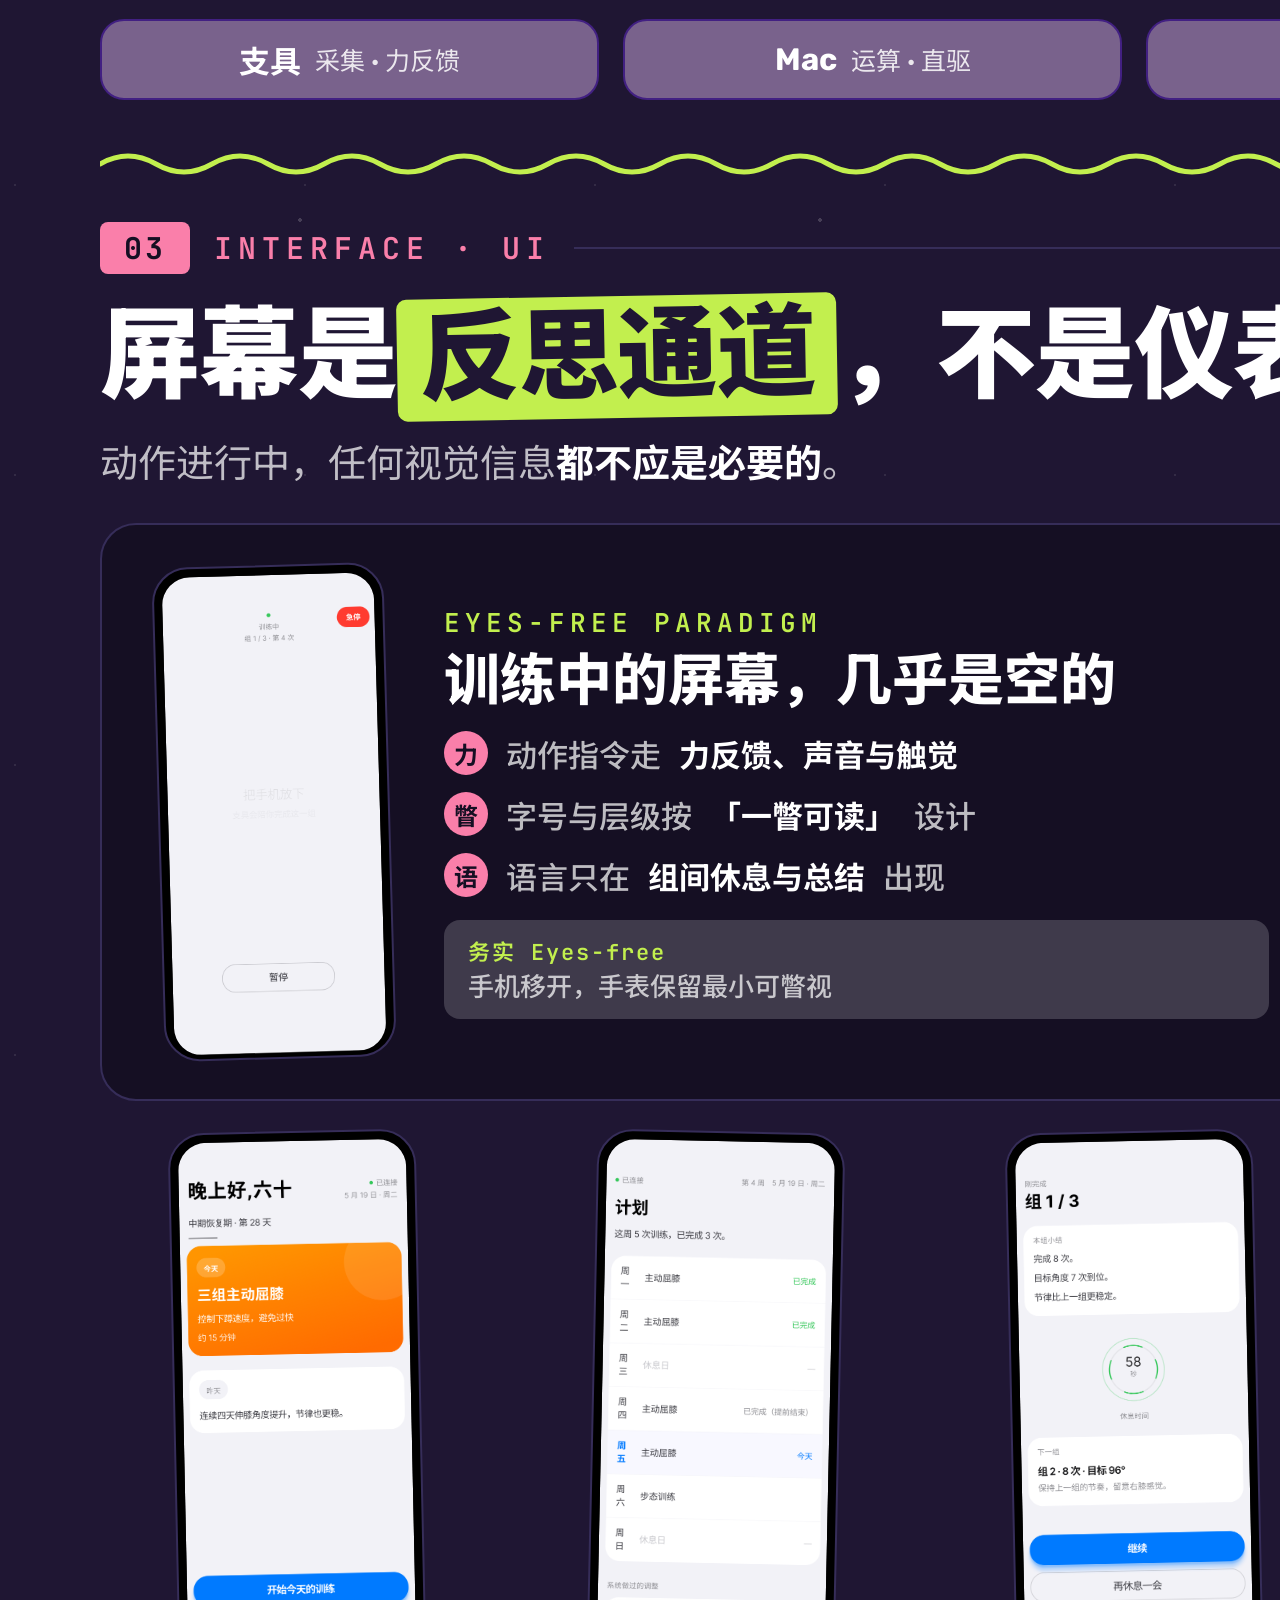
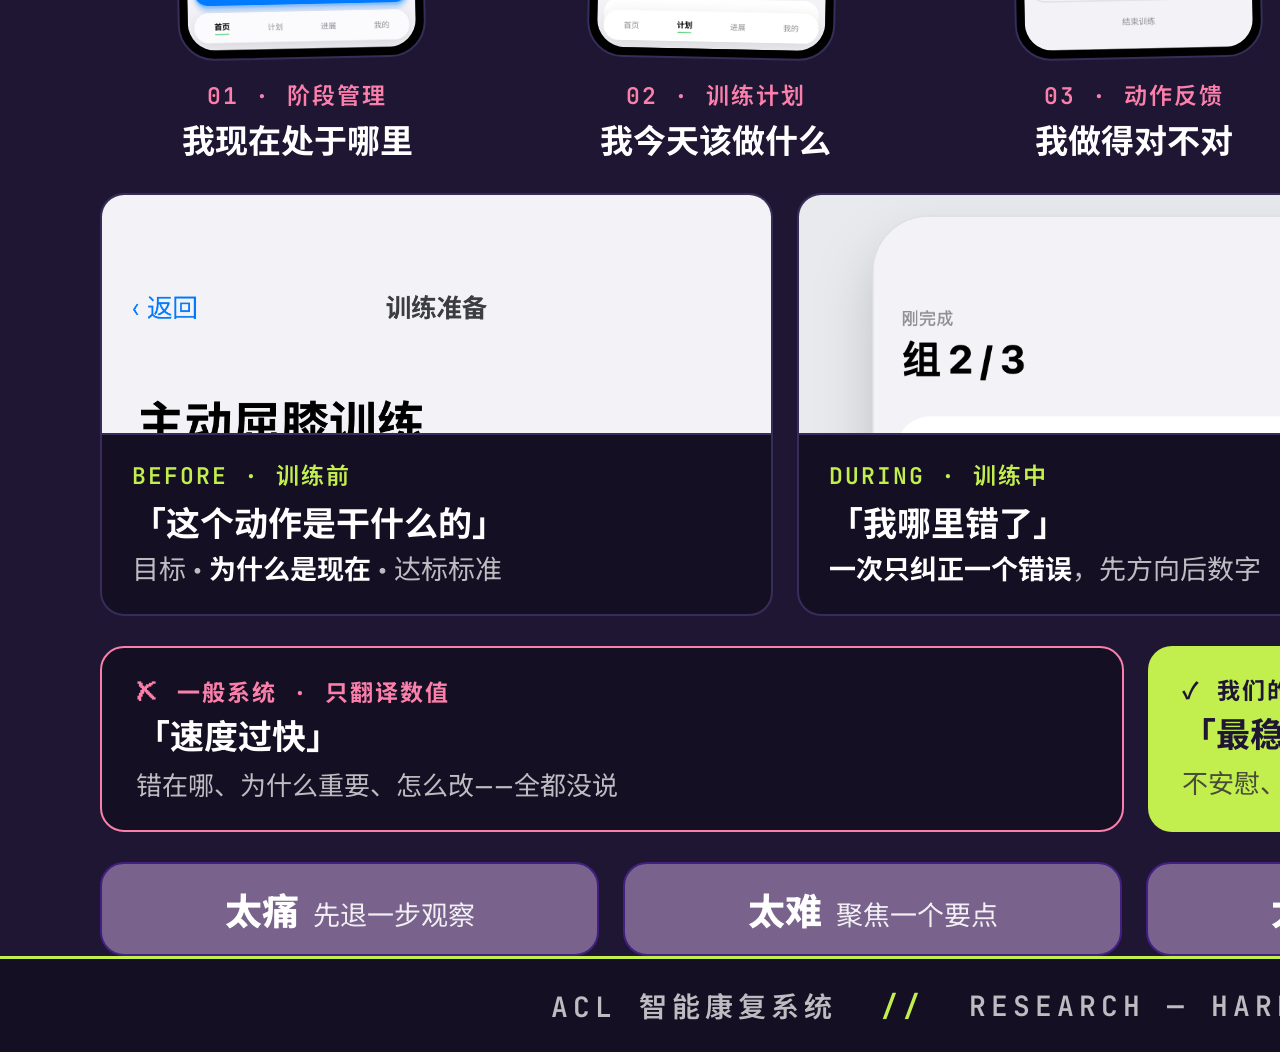
==== commit 09ee1a9e: "exhibit-scroll：主题样式从 Figma 风格切换到 Sentry 风格 Co-Authored-By: Claude Opus 4.7 (1M context) <noreply@ant" ====
--- a/exhibition/exhibit-scroll.html
+++ b/exhibition/exhibit-scroll.html
@@ -2,404 +2,479 @@
 <html lang="zh-CN">
 <head>
 <meta charset="UTF-8" />
-<title>毕设挂轴 · 2268×5911 · Figma 风格</title>
+<title>毕设挂轴 · 2268×5911 · Sentry 风格</title>
 <link rel="preconnect" href="https://fonts.googleapis.com" />
 <link rel="preconnect" href="https://fonts.gstatic.com" crossorigin />
-<link href="https://fonts.googleapis.com/css2?family=Inter:wght@300;400;500;600;700;800&family=JetBrains+Mono:wght@400;600&family=Noto+Sans+SC:wght@300;400;500;700;900&display=swap" rel="stylesheet" />
+<link href="https://fonts.googleapis.com/css2?family=Archivo:wght@500;600;700;800;900&family=Rubik:wght@400;500;600;700&family=JetBrains+Mono:wght@400;600;700&family=Noto+Sans+SC:wght@400;500;700;900&display=swap" rel="stylesheet" />
 <style>
-  /* ===== Figma DESIGN.md tokens (getdesign.md/figma), 2268×5911 canvas ===== */
+  /* ═══ Sentry DESIGN.md tokens (getdesign.md/sentry), 2268×5911 canvas ═══ */
   :root{
-    --ink:#000000; --canvas:#ffffff;
-    --hairline:#e6e6e6; --surface-soft:#f7f7f5;
-    --lime:#dceeb1; --lilac:#c5b0f4; --cream:#f4ecd6;
-    --pink:#efd4d4; --mint:#c8e6cd; --coral:#f3c9b6; --navy:#1f1d3d;
-    --r-lg:44px; --r-md:32px; --r-pill:999px;
-    --sans:'Inter','Noto Sans SC','PingFang SC',sans-serif;
+    --primary:#150f23; --ink-deep:#1f1633; --white:#ffffff;
+    --lime:#c2ef4e; --pink:#fa7faa;
+    --violet:#6a5fc1; --violet-deep:#422082; --violet-mid:#79628c;
+    --hairline:#362d59;
+    --muted:rgba(255,255,255,.72); --faint:rgba(255,255,255,.18);
+    --r-xs:8px; --r-md:16px; --r-xl:24px; --r-xxl:36px;
+    --disp:'Archivo','Noto Sans SC','PingFang SC',sans-serif;
+    --ui:'Rubik','Noto Sans SC','PingFang SC',sans-serif;
     --mono:'JetBrains Mono','Noto Sans SC',monospace;
   }
   *{margin:0;padding:0;box-sizing:border-box;}
   body{
     width:2268px;height:5911px;overflow:hidden;position:relative;
-    background:var(--canvas);color:var(--ink);
-    font-family:var(--sans);font-weight:400;-webkit-font-smoothing:antialiased;
-  }
-  .page{width:2268px;height:5911px;padding:54px 100px 0;display:flex;flex-direction:column;}
-
-  /* ===== type ===== */
+    background:var(--ink-deep);color:var(--white);
+    font-family:var(--ui);-webkit-font-smoothing:antialiased;
+  }
+  /* starfield */
+  body::before{
+    content:'';position:absolute;inset:0;pointer-events:none;opacity:.5;
+    background-image:radial-gradient(rgba(255,255,255,.35) 1.6px, transparent 1.6px),
+                     radial-gradient(rgba(255,255,255,.18) 1.2px, transparent 1.2px);
+    background-size:520px 520px, 290px 290px;
+    background-position:40px 80px, 160px 200px;
+  }
+  .page{position:relative;width:2268px;height:5911px;padding:64px 100px 0;display:flex;flex-direction:column;z-index:1;}
+
+  /* ═══ type ═══ */
   .eyebrow{
-    font-family:var(--mono);font-size:30px;font-weight:600;letter-spacing:5px;
-    text-transform:uppercase;display:flex;align-items:center;gap:22px;
-  }
-  .eyebrow .num{background:var(--ink);color:#fff;border-radius:var(--r-pill);padding:6px 26px;letter-spacing:3px;}
-  .headline{font-size:84px;font-weight:700;line-height:1.06;letter-spacing:-2.4px;margin-top:16px;}
-  .headline em{font-style:normal;background:linear-gradient(transparent 62%, var(--lime) 62%);}
-  .lead{font-size:36px;font-weight:300;line-height:1.3;letter-spacing:-0.3px;margin-top:12px;}
-  .lead strong{font-weight:700;}
-
-  .gap{height:26px;flex:none;}
-  .gap-sec{height:54px;flex:none;}
-
-  /* ===== generic ===== */
+    font-family:var(--mono);font-size:30px;font-weight:600;letter-spacing:6px;
+    text-transform:uppercase;color:var(--pink);display:flex;align-items:center;gap:24px;
+  }
+  .eyebrow .num{
+    background:var(--pink);color:var(--primary);border-radius:var(--r-xs);
+    padding:6px 24px;font-weight:700;letter-spacing:3px;
+  }
+  .eyebrow .ln{flex:1;height:2px;background:var(--hairline);}
+  .display{
+    font-family:var(--disp);font-size:100px;font-weight:900;line-height:1.14;
+    letter-spacing:-1px;margin-top:22px;
+  }
+  .display .chip{
+    background:var(--lime);color:var(--ink-deep);border-radius:10px;
+    padding:0 22px;display:inline-block;line-height:1.22;transform:rotate(-1deg);
+  }
+  .sub{font-size:38px;font-weight:400;line-height:1.5;color:var(--muted);margin-top:18px;}
+  .sub strong{color:var(--white);font-weight:700;}
+
+  .gap{height:30px;flex:none;}
+
+  /* ═══ squiggle divider ═══ */
+  .squiggle{margin:46px 0 40px;flex:none;}
+  .squiggle svg{display:block;width:100%;height:36px;}
+
+  /* ═══ cards ═══ */
   .row{display:flex;gap:24px;}
   .row>*{flex:1;}
-
-  .minicard{
-    border:3px solid var(--hairline);border-radius:var(--r-md);
-    padding:22px 30px;background:var(--canvas);
-    display:flex;align-items:baseline;gap:18px;
-  }
-  .minicard .k{font-family:var(--mono);font-size:24px;font-weight:600;letter-spacing:2px;white-space:nowrap;}
-  .minicard .t{font-size:34px;font-weight:700;letter-spacing:-0.7px;white-space:nowrap;}
-
-  .fcard{
-    border:3px solid var(--hairline);border-radius:var(--r-md);
-    padding:26px 32px;background:var(--canvas);
-  }
-  .fcard .k{font-family:var(--mono);font-size:23px;font-weight:600;letter-spacing:2px;text-transform:uppercase;margin-bottom:8px;}
-  .fcard .t{font-size:38px;font-weight:700;letter-spacing:-0.9px;line-height:1.12;}
-  .fcard .b{font-size:28px;font-weight:400;line-height:1.32;margin-top:8px;color:#000;}
-  .fcard .b strong{font-weight:700;}
-
-  /* ===== color blocks ===== */
-  .block{border-radius:var(--r-lg);padding:44px 56px;}
-  .bk-eyebrow{
-    font-family:var(--mono);font-size:26px;font-weight:600;letter-spacing:4px;text-transform:uppercase;
-    margin-bottom:10px;opacity:.72;
-  }
-  .bk-title{font-size:54px;font-weight:700;letter-spacing:-1.4px;line-height:1.1;}
-
-  /* ===== S1 ===== */
-  .stages{display:flex;gap:22px;margin-top:26px;}
-  .stage{flex:1;background:rgba(255,255,255,.62);border-radius:30px;padding:24px 30px;}
-  .stage .no{font-family:var(--mono);font-size:22px;font-weight:600;letter-spacing:3px;margin-bottom:6px;}
-  .stage .t{font-size:38px;font-weight:700;letter-spacing:-0.9px;margin-bottom:6px;}
-  .stage .b{font-size:27px;font-weight:500;line-height:1.3;}
-  .stage-arrow{
-    margin-top:24px;display:flex;align-items:center;gap:22px;
-    font-size:30px;font-weight:700;letter-spacing:-0.3px;
-  }
-  .stage-arrow .bar{flex:1;height:5px;background:var(--ink);border-radius:3px;position:relative;}
+  .night{
+    background:var(--primary);border:2px solid var(--hairline);border-radius:var(--r-xl);
+    padding:28px 34px;
+  }
+  .night .k{font-family:var(--mono);font-size:24px;font-weight:600;letter-spacing:3px;text-transform:uppercase;color:var(--pink);margin-bottom:10px;}
+  .night .t{font-size:37px;font-weight:700;line-height:1.18;color:var(--white);}
+  .night .b{font-size:28px;font-weight:400;line-height:1.4;color:var(--muted);margin-top:10px;}
+  .night .b strong{color:var(--white);font-weight:600;}
+
+  .spotlight{
+    background:var(--violet-deep);border-radius:var(--r-xxl);padding:48px 56px;position:relative;
+  }
+  .sp-eyebrow{font-family:var(--mono);font-size:26px;font-weight:600;letter-spacing:5px;text-transform:uppercase;color:var(--lime);margin-bottom:10px;}
+  .sp-title{font-family:var(--disp);font-size:60px;font-weight:800;line-height:1.15;letter-spacing:-0.5px;}
+
+  /* ═══ S1 ═══ */
+  .probe{display:flex;align-items:center;gap:20px;background:var(--primary);border:2px solid var(--hairline);border-radius:var(--r-xl);padding:24px 32px;}
+  .probe .x{
+    flex:none;width:54px;height:54px;border-radius:50%;background:var(--pink);color:var(--primary);
+    font-size:32px;font-weight:800;display:flex;align-items:center;justify-content:center;font-family:var(--disp);
+  }
+  .probe .pt{font-size:34px;font-weight:700;}
+  .probe .pb{font-size:26px;color:var(--muted);margin-top:2px;}
+
+  .stages{display:flex;gap:22px;margin-top:30px;}
+  .stage{flex:1;background:rgba(21,15,35,.45);border-radius:var(--r-xl);padding:28px 32px;}
+  .stage .no{font-family:var(--mono);font-size:24px;font-weight:700;letter-spacing:3px;color:var(--lime);margin-bottom:8px;}
+  .stage .t{font-family:var(--disp);font-size:42px;font-weight:800;margin-bottom:8px;}
+  .stage .b{font-size:28px;font-weight:400;line-height:1.4;color:var(--muted);}
+  .stage .b strong{color:var(--white);}
+  .stage-arrow{margin-top:28px;display:flex;align-items:center;gap:24px;font-size:31px;font-weight:700;}
+  .stage-arrow .bar{flex:1;height:5px;background:var(--lime);border-radius:3px;position:relative;}
   .stage-arrow .bar::after{
     content:'';position:absolute;right:-2px;top:50%;transform:translateY(-50%);
-    border-left:24px solid var(--ink);border-top:13px solid transparent;border-bottom:13px solid transparent;
-  }
-
-  .benefit{background:var(--surface-soft);border-radius:var(--r-md);padding:24px 30px;}
-  .benefit .k{font-family:var(--mono);font-size:22px;font-weight:600;letter-spacing:2px;text-transform:uppercase;margin-bottom:6px;}
-  .benefit .t{font-size:36px;font-weight:700;letter-spacing:-0.8px;}
-  .benefit .b{font-size:27px;font-weight:400;line-height:1.3;margin-top:6px;}
-
-  .pills{display:flex;gap:20px;}
-  .pill{
-    flex:1;display:flex;align-items:center;gap:16px;
-    border:3.5px solid var(--ink);border-radius:var(--r-pill);padding:16px 18px 16px 14px;
-  }
-  .pill .n{
-    flex:none;width:52px;height:52px;border-radius:50%;background:var(--ink);color:#fff;
-    font-family:var(--mono);font-size:27px;font-weight:600;display:flex;align-items:center;justify-content:center;
-  }
-  .pill .t{font-size:29px;font-weight:700;letter-spacing:-0.5px;line-height:1.12;}
-
-  .stats{display:flex;gap:24px;}
-  .stat{flex:1;background:var(--surface-soft);border-radius:var(--r-md);padding:26px 20px;text-align:center;}
-  .stat .n{font-size:62px;font-weight:800;letter-spacing:-1.8px;line-height:1;}
-  .stat .l{font-size:26px;font-weight:500;margin-top:8px;}
-
-  /* ===== S2 ===== */
-  .scene{position:relative;border-radius:var(--r-lg);overflow:hidden;height:430px;flex:none;}
+    border-left:26px solid var(--lime);border-top:14px solid transparent;border-bottom:14px solid transparent;
+  }
+
+  .benefit{background:transparent;border:2px solid var(--hairline);border-radius:var(--r-xl);padding:22px 30px;}
+  .benefit .k{font-family:var(--mono);font-size:22px;font-weight:600;letter-spacing:2px;text-transform:uppercase;color:var(--violet);margin-bottom:6px;}
+  .benefit .t{font-size:35px;font-weight:700;}
+  .benefit .b{font-size:27px;color:var(--muted);line-height:1.35;margin-top:6px;}
+
+  .stat{background:var(--primary);border:2px solid var(--hairline);border-radius:var(--r-xl);padding:24px 18px;text-align:center;}
+  .stat .n{font-family:var(--disp);font-size:64px;font-weight:900;color:var(--lime);line-height:1;}
+  .stat .l{font-size:26px;font-weight:500;color:var(--muted);margin-top:8px;}
+
+  /* ═══ S2 ═══ */
+  .scene{
+    position:relative;border-radius:var(--r-xxl);overflow:hidden;height:470px;flex:none;
+    transform:rotate(-0.6deg);border:3px solid var(--hairline);
+  }
   .scene img{width:100%;height:100%;object-fit:cover;object-position:center 30%;display:block;}
-  .scene .tags{position:absolute;left:0;right:0;bottom:26px;display:flex;justify-content:center;gap:20px;}
-  .scene .tag{
-    background:rgba(255,255,255,.93);border-radius:var(--r-pill);
-    padding:14px 30px;font-size:27px;font-weight:600;
+  .scene .tags{position:absolute;left:0;right:0;bottom:24px;display:flex;justify-content:center;gap:18px;}
+  .tagp{
+    background:var(--primary);border:2px solid var(--hairline);border-radius:var(--r-md);
+    padding:14px 28px;font-size:26px;font-weight:500;color:var(--muted);
     display:flex;align-items:baseline;gap:12px;white-space:nowrap;
   }
-  .scene .tag b{font-size:36px;font-weight:800;letter-spacing:-1px;}
-
-  .hwcard{border:3px solid var(--hairline);border-radius:var(--r-lg);overflow:hidden;background:var(--canvas);}
-  .hwcard .ph{height:300px;overflow:hidden;}
-  .hwcard .ph img{width:100%;height:100%;object-fit:cover;display:block;}
-  .hwcard .tx{padding:20px 30px 24px;}
-  .hwcard .t{font-size:36px;font-weight:700;letter-spacing:-0.8px;}
-  .hwcard .b{font-size:27px;font-weight:400;line-height:1.3;margin-top:6px;}
-  .hwcard .steps{display:flex;gap:10px;margin-top:10px;}
-  .hwcard .steps span{
-    flex:1;background:var(--surface-soft);border-radius:var(--r-pill);
-    font-size:25px;font-weight:600;text-align:center;padding:8px 0;white-space:nowrap;
-  }
-
-  .zonebar{display:flex;gap:14px;margin-top:26px;}
-  .zone{border-radius:26px;padding:22px 32px;color:var(--ink);display:flex;align-items:baseline;gap:18px;}
-  .zone .z{font-family:var(--mono);font-size:30px;font-weight:600;letter-spacing:3px;}
-  .zone .zt{font-size:34px;font-weight:700;letter-spacing:-0.6px;}
-  .zone .zb{font-size:26px;font-weight:500;}
-  .zone--free{flex:1.15;background:var(--mint);}
-  .zone--soft{flex:1;background:var(--cream);}
-  .zone--wall{flex:1;background:var(--coral);}
-  .navy-cols{display:flex;gap:40px;margin-top:24px;}
-  .navy-col{flex:1;color:#fff;font-size:28px;font-weight:500;line-height:1.35;display:flex;gap:16px;align-items:flex-start;}
-  .navy-col .dot{width:16px;height:16px;border-radius:50%;background:var(--lime);flex:none;margin-top:12px;}
-  .navy-col strong{font-weight:700;}
-
-  .hostrow{display:flex;gap:24px;}
+  .tagp b{font-family:var(--disp);font-size:36px;font-weight:800;color:var(--white);}
+
+  .hw{background:var(--primary);border:2px solid var(--hairline);border-radius:var(--r-xl);overflow:hidden;}
+  .hw .ph{height:290px;overflow:hidden;}
+  .hw .ph img{width:100%;height:100%;object-fit:cover;display:block;}
+  .hw .tx{padding:22px 30px 26px;}
+  .hw .t{font-size:35px;font-weight:700;}
+  .hw .b{font-size:27px;color:var(--muted);line-height:1.35;margin-top:6px;}
+  .hw .b strong{color:var(--white);}
+  .hw .steps{display:flex;gap:10px;margin-top:12px;}
+  .hw .steps span{
+    flex:1;background:var(--faint);border-radius:var(--r-xs);
+    font-size:24px;font-weight:600;text-align:center;padding:8px 0;white-space:nowrap;color:var(--white);
+  }
+
+  .zonebar{display:flex;gap:16px;margin-top:30px;}
+  .zone{border-radius:var(--r-md);padding:20px 30px;display:flex;align-items:baseline;gap:16px;}
+  .zone .z{font-family:var(--mono);font-size:30px;font-weight:700;letter-spacing:3px;}
+  .zone .zt{font-size:33px;font-weight:700;}
+  .zone .zb{font-size:26px;font-weight:500;opacity:.75;}
+  .zone--free{flex:1.15;background:var(--lime);color:var(--ink-deep);}
+  .zone--soft{flex:1;background:var(--pink);color:var(--ink-deep);}
+  .zone--wall{flex:1;background:var(--white);color:var(--ink-deep);}
+  .navy-cols{display:flex;gap:36px;margin-top:26px;}
+  .navy-col{flex:1;font-size:27px;font-weight:400;line-height:1.42;color:var(--muted);display:flex;gap:14px;align-items:flex-start;}
+  .navy-col .dot{width:14px;height:14px;border-radius:50%;background:var(--lime);flex:none;margin-top:13px;}
+  .navy-col strong{color:var(--white);font-weight:600;}
+
+  .hostrow{display:flex;gap:26px;align-items:stretch;}
   .hostshot{
-    flex:1.35;border:3px solid var(--hairline);border-radius:var(--r-lg);overflow:hidden;background:#0e1217;
+    flex:1.4;border-radius:var(--r-xxl);overflow:hidden;background:#0e1217;
+    border:3px solid var(--hairline);transform:rotate(0.5deg);
   }
   .hostshot img{width:100%;height:100%;object-fit:cover;display:block;}
-  .hostinfo{flex:1;display:flex;flex-direction:column;gap:20px;}
-  .hostinfo .fcard{flex:1;}
-
-  .devices{display:flex;gap:20px;}
+  .hostinfo{flex:1;display:flex;flex-direction:column;gap:22px;}
+  .hostinfo .night{flex:1;}
+
   .device{
-    flex:1;background:var(--surface-soft);border-radius:var(--r-pill);
-    display:flex;align-items:center;justify-content:center;gap:14px;padding:16px 12px;
-  }
-  .device .dn{font-size:31px;font-weight:800;letter-spacing:-0.6px;}
-  .device .dr{font-size:25px;font-weight:500;}
-
-  /* ===== S3 ===== */
-  .phone{background:#000;border-radius:38px;padding:8px;flex:none;}
-  .phone .scr{border-radius:32px;overflow:hidden;display:block;font-size:0;}
+    background:var(--violet-mid);border:2px solid var(--violet-deep);border-radius:var(--r-xl);
+    display:flex;align-items:center;justify-content:center;gap:14px;padding:16px 10px;
+  }
+  .device .dn{font-size:31px;font-weight:700;}
+  .device .dr{font-size:25px;font-weight:400;opacity:.85;}
+
+  /* ═══ S3 ═══ */
+  .phone{background:#000;border-radius:36px;padding:8px;flex:none;border:2px solid var(--hairline);}
+  .phone .scr{border-radius:28px;overflow:hidden;display:block;font-size:0;}
   .phone .scr img{display:block;width:100%;height:100%;object-fit:cover;object-position:top;}
 
-  .efrow{display:flex;gap:50px;align-items:center;}
-  .efrow .phone{width:236px;height:502px;}
-  .efrow .phone .scr{width:220px;height:486px;}
+  .efrow{display:flex;gap:54px;align-items:center;background:var(--primary);border:2px solid var(--hairline);border-radius:var(--r-xxl);padding:40px 56px;position:relative;}
+  .efrow .phone{width:232px;height:494px;transform:rotate(-1.6deg);}
+  .efrow .phone .scr{width:212px;height:478px;}
   .ef-claims{flex:1;}
-  .claim{display:flex;align-items:center;gap:18px;font-size:32px;font-weight:700;letter-spacing:-0.5px;margin-top:14px;}
+  .ef-claims .sp-eyebrow{color:var(--lime);}
+  .ef-title{font-family:var(--disp);font-size:56px;font-weight:800;line-height:1.15;}
+  .claim{display:flex;align-items:center;gap:18px;font-size:31px;font-weight:500;margin-top:16px;color:var(--muted);}
+  .claim strong{color:var(--white);font-weight:700;}
   .claim .ic{
-    flex:none;width:44px;height:44px;border-radius:50%;background:var(--ink);color:#fff;
+    flex:none;width:44px;height:44px;border-radius:50%;background:var(--pink);color:var(--primary);
     display:flex;align-items:center;justify-content:center;font-size:24px;font-weight:700;
   }
-  .ef-modes{display:flex;gap:16px;margin-top:20px;}
-  .ef-mode{background:rgba(255,255,255,.7);border-radius:var(--r-md);padding:16px 24px;flex:1;}
-  .ef-mode .mk{font-family:var(--mono);font-size:22px;font-weight:600;letter-spacing:2px;margin-bottom:4px;}
-  .ef-mode .mt{font-size:27px;font-weight:600;line-height:1.25;}
+  .ef-modes{display:flex;gap:16px;margin-top:22px;}
+  .ef-mode{background:var(--faint);border-radius:var(--r-md);padding:14px 24px;flex:1;}
+  .ef-mode .mk{font-family:var(--mono);font-size:22px;font-weight:600;letter-spacing:2px;color:var(--lime);margin-bottom:4px;}
+  .ef-mode .mt{font-size:26px;font-weight:500;line-height:1.3;color:var(--muted);}
 
   .iagrid{display:flex;gap:24px;}
   .iacell{flex:1;text-align:center;}
-  .iacell .phone{width:252px;height:536px;margin:0 auto;}
-  .iacell .phone .scr{width:236px;height:520px;}
-  .iacell .qk{
-    font-family:var(--mono);font-size:23px;font-weight:600;letter-spacing:2px;text-transform:uppercase;margin-top:16px;
-  }
-  .iacell .q{font-size:33px;font-weight:700;letter-spacing:-0.7px;margin-top:4px;line-height:1.12;}
+  .iacell .phone{width:248px;height:528px;margin:0 auto;}
+  .iacell .phone .scr{width:228px;height:508px;}
+  .iacell:nth-child(odd) .phone{transform:rotate(-1.2deg);}
+  .iacell:nth-child(even) .phone{transform:rotate(1.2deg);}
+  .iacell .qk{font-family:var(--mono);font-size:23px;font-weight:600;letter-spacing:2px;text-transform:uppercase;color:var(--pink);margin-top:18px;}
+  .iacell .q{font-size:33px;font-weight:700;margin-top:4px;}
 
   .layers{display:flex;gap:24px;}
-  .layer{flex:1;border:3px solid var(--hairline);border-radius:var(--r-md);padding:24px 30px;}
-  .layer .lk{font-family:var(--mono);font-size:23px;font-weight:600;letter-spacing:2px;text-transform:uppercase;margin-bottom:8px;}
-  .layer .lq{font-size:34px;font-weight:700;letter-spacing:-0.7px;}
-  .layer .lb{font-size:27px;font-weight:400;line-height:1.3;margin-top:8px;}
-  .layer .lb strong{font-weight:700;}
+  .layer{flex:1;background:var(--primary);border:2px solid var(--hairline);border-radius:var(--r-xl);overflow:hidden;}
+  .layer .lph{height:240px;overflow:hidden;border-bottom:2px solid var(--hairline);}
+  .layer .lph img{width:100%;display:block;}
+  .layer .ltx{padding:22px 30px 26px;}
+  .layer .lk{font-family:var(--mono);font-size:23px;font-weight:600;letter-spacing:2px;text-transform:uppercase;color:var(--lime);margin-bottom:6px;}
+  .layer .lq{font-size:34px;font-weight:700;}
+  .layer .lb{font-size:27px;color:var(--muted);line-height:1.35;margin-top:6px;}
+  .layer .lb strong{color:var(--white);}
 
   .langrow{display:flex;gap:24px;}
-  .lang{border-radius:var(--r-md);padding:24px 32px;flex:1;}
-  .lang--bad{background:var(--pink);}
-  .lang--good{background:var(--mint);}
-  .lang .gk{font-family:var(--mono);font-size:23px;font-weight:600;letter-spacing:2px;margin-bottom:8px;}
-  .lang .gt{font-size:33px;font-weight:700;letter-spacing:-0.6px;line-height:1.25;}
-  .lang .gb{font-size:26px;font-weight:500;margin-top:8px;line-height:1.3;}
-
-  .failrow{display:flex;gap:20px;}
-  .fail{flex:1;border-radius:var(--r-md);padding:20px 28px;display:flex;align-items:baseline;gap:16px;}
-  .fail .fk{font-size:36px;font-weight:800;letter-spacing:-0.8px;white-space:nowrap;}
-  .fail .fb{font-size:27px;font-weight:500;white-space:nowrap;}
-  .fail:nth-child(1){background:var(--pink);}
-  .fail:nth-child(2){background:var(--cream);}
-  .fail:nth-child(3){background:var(--mint);}
-  .fail:nth-child(4){background:var(--lime);}
-
-  /* ===== footer ===== */
+  .lang{border-radius:var(--r-xl);padding:26px 34px;flex:1;}
+  .lang--bad{background:var(--primary);border:2px solid var(--pink);}
+  .lang--good{background:var(--lime);color:var(--ink-deep);}
+  .lang .gk{font-family:var(--mono);font-size:23px;font-weight:700;letter-spacing:2px;margin-bottom:8px;}
+  .lang--bad .gk{color:var(--pink);}
+  .lang .gt{font-size:34px;font-weight:700;line-height:1.3;}
+  .lang .gb{font-size:26px;margin-top:8px;line-height:1.35;}
+  .lang--bad .gb{color:var(--muted);}
+  .lang--good .gb{color:rgba(31,22,51,.75);}
+
+  .fail{
+    background:var(--violet-mid);border:2px solid var(--violet-deep);border-radius:var(--r-xl);
+    padding:18px 28px;display:flex;align-items:baseline;gap:14px;justify-content:center;
+  }
+  .fail .fk{font-family:var(--disp);font-size:37px;font-weight:800;white-space:nowrap;}
+  .fail .fb{font-size:27px;font-weight:400;opacity:.9;white-space:nowrap;}
+
+  /* ═══ stickers ═══ */
+  .stick{position:absolute;z-index:5;filter:drop-shadow(0 6px 0 rgba(0,0,0,.25));}
+
+  /* ═══ footer ═══ */
   .marquee{
-    margin:40px -100px 0;margin-top:auto;background:var(--ink);color:#fff;height:88px;flex:none;
+    margin:44px -100px 0;margin-top:auto;background:var(--primary);height:96px;flex:none;
     display:flex;align-items:center;justify-content:center;gap:44px;
-    font-family:var(--mono);font-size:28px;font-weight:600;letter-spacing:5px;text-transform:uppercase;
-  }
-  .marquee span{opacity:.55;}
+    font-family:var(--mono);font-size:28px;font-weight:600;letter-spacing:5px;text-transform:uppercase;color:var(--muted);
+    border-top:3px solid var(--lime);
+  }
+  .marquee b{color:var(--lime);}
 </style>
 </head>
 <body>
 <div class="page">
 
   <!-- ════════════ 01 RESEARCH ════════════ -->
-  <div class="eyebrow"><span class="num">01</span> RESEARCH · 研究</div>
-  <div class="headline"><em>阶段化</em>，让康复有节奏</div>
-  <div class="lead">康复不该是一张静态的动作清单——家庭康复最大的问题不是「没有测量」，而是<strong>「不会解释」</strong>。</div>
-
-  <div class="gap"></div>
-
-  <div class="row">
-    <div class="minicard"><span class="k">✗ 静态清单</span><span class="t">目标不随恢复变化</span></div>
-    <div class="minicard"><span class="k">✗ 缺少解释</span><span class="t">做错了，没人纠正</span></div>
-    <div class="minicard"><span class="k">✗ 无人见证</span><span class="t">做对了，没人看见</span></div>
-  </div>
-
-  <div class="gap"></div>
-
-  <!-- formative findings 3×2 -->
-  <div class="row">
-    <div class="fcard"><div class="k">发现 01 · 临床指南</div><div class="t">进阶由标准驱动，而非周数</div><div class="b">依据 ROM、疼痛与动作控制——<strong>成为三阶段框架的骨架</strong></div></div>
-    <div class="fcard"><div class="k">发现 02 · 反馈设计</div><div class="t">测量 ≠ 理解</div><div class="b">缺「为什么、错在哪、先改什么」——<strong>催生可解释反馈</strong></div></div>
-    <div class="fcard"><div class="k">发现 03 · 计划执行</div><div class="t">区分失败原因，再调整</div><div class="b">比单纯提醒坚持更有效——<strong>催生失败分型与保护性回退</strong></div></div>
+  <div class="eyebrow"><span class="num">01</span> RESEARCH · 研究 <span class="ln"></span></div>
+  <div style="position:relative">
+    <div class="display"><span class="chip">阶段化</span>，让康复有节奏</div>
+    <div class="sub" style="max-width:1500px">家庭康复最大的问题不是「没有测量」，而是<strong>「不会解释」</strong>——做错没人纠正，做对没人看见。</div>
+    <!-- sticker: knee buddy -->
+    <svg class="stick" style="right:30px;top:-50px;transform:rotate(8deg)" width="330" height="300" viewBox="0 0 330 300">
+      <g stroke-linecap="round" stroke-linejoin="round">
+        <path d="M88,28 L150,118 Q166,140 154,166 L120,252" fill="none" stroke="#fff" stroke-width="58"/>
+        <path d="M88,28 L150,118 Q166,140 154,166 L120,252" fill="none" stroke="#6a5fc1" stroke-width="40"/>
+        <circle cx="152" cy="143" r="62" fill="#fa7faa" stroke="#fff" stroke-width="9"/>
+        <rect x="118" y="128" width="70" height="26" rx="13" fill="#c2ef4e" stroke="#1f1633" stroke-width="5" transform="rotate(-18 152 143)"/>
+        <circle cx="136" cy="122" r="6.5" fill="#1f1633"/>
+        <circle cx="172" cy="122" r="6.5" fill="#1f1633"/>
+        <path d="M140,165 Q154,176 168,164" fill="none" stroke="#1f1633" stroke-width="6"/>
+        <path d="M236,60 l10,24 24,10 -24,10 -10,24 -10,-24 -24,-10 24,-10 z" fill="#c2ef4e"/>
+        <circle cx="268" cy="170" r="9" fill="#fff"/>
+        <circle cx="60" cy="200" r="7" fill="#fa7faa"/>
+      </g>
+    </svg>
+  </div>
+
+  <div class="gap"></div>
+
+  <div class="row" style="max-width:1780px">
+    <div class="probe"><span class="x">✗</span><span><div class="pt">静态清单</div><div class="pb">目标不随恢复变化</div></span></div>
+    <div class="probe"><span class="x">✗</span><span><div class="pt">缺少解释</div><div class="pb">做错了，没人纠正</div></span></div>
+    <div class="probe"><span class="x">✗</span><span><div class="pt">无人见证</div><div class="pb">做对了，没人看见</div></span></div>
+  </div>
+
+  <div class="gap"></div>
+
+  <div class="row">
+    <div class="night"><div class="k">发现 01 · 临床指南</div><div class="t">进阶由标准驱动，而非周数</div><div class="b">依据 ROM、疼痛与动作控制——<strong>三阶段框架的骨架</strong></div></div>
+    <div class="night"><div class="k">发现 02 · 反馈设计</div><div class="t">测量 ≠ 理解</div><div class="b">缺「为什么、错在哪、先改什么」——<strong>催生可解释反馈</strong></div></div>
+    <div class="night"><div class="k">发现 03 · 计划执行</div><div class="t">区分失败原因，再调整</div><div class="b">比提醒坚持更有效——<strong>催生失败分型与保护性回退</strong></div></div>
   </div>
   <div style="height:24px;flex:none"></div>
   <div class="row">
-    <div class="fcard"><div class="k">发现 04 · 进展理解</div><div class="t">用关键片段讲进展</div><div class="b">episode 叙事优于仪表盘——<strong>催生 episode 式进展设计</strong></div></div>
-    <div class="fcard"><div class="k">发现 05 · 运动学习</div><div class="t">反馈不必依赖屏幕</div><div class="b">听觉 / 触觉同样有效——<strong>催生 Eyes-free 与四通道分工</strong></div></div>
-    <div class="fcard"><div class="k">证据 · RCT</div><div class="t">数字康复确实有效</div><div class="b">已被随机对照试验证明——问题在<strong>怎么做得可理解</strong></div></div>
-  </div>
-
-  <div class="gap"></div>
-
-  <div class="block" style="background:var(--lilac)">
-    <div class="bk-eyebrow">Research Output · 临床指南 + HCI 文献系统综述</div>
-    <div class="bk-title">三阶段训练模式：进阶由标准驱动，而非周数</div>
+    <div class="night"><div class="k">发现 04 · 进展理解</div><div class="t">用关键片段讲进展</div><div class="b">episode 叙事优于仪表盘——<strong>催生 episode 式进展</strong></div></div>
+    <div class="night"><div class="k">发现 05 · 运动学习</div><div class="t">反馈不必依赖屏幕</div><div class="b">听觉 / 触觉同样有效——<strong>催生 Eyes-free 范式</strong></div></div>
+    <div class="night"><div class="k">证据 · RCT</div><div class="t">数字康复确实有效</div><div class="b">问题不在该不该做，而在<strong>怎么做得可理解</strong></div></div>
+  </div>
+
+  <div class="gap"></div>
+
+  <div class="spotlight">
+    <div class="sp-eyebrow">Research Output · 三阶段训练模式</div>
+    <div class="sp-title">进阶由标准驱动，而非周数</div>
     <div class="stages">
-      <div class="stage"><div class="no">STAGE 01</div><div class="t">早期保护期</div><div class="b">强引导 · 强保护<br/>信息密集，把患者牢牢托住</div></div>
-      <div class="stage"><div class="no">STAGE 02</div><div class="t">中期恢复期</div><div class="b">目标抬升 · 反馈淡出<br/>力反馈降级为引导而非约束</div></div>
-      <div class="stage"><div class="no">STAGE 03</div><div class="t">后期功能期</div><div class="b">屏幕退场 · 走向自主<br/>「系统对我有信心了」</div></div>
+      <div class="stage"><div class="no">STAGE 01</div><div class="t">早期保护期</div><div class="b"><strong>强引导 · 强保护</strong><br/>信息密集，把患者牢牢托住</div></div>
+      <div class="stage"><div class="no">STAGE 02</div><div class="t">中期恢复期</div><div class="b"><strong>目标抬升 · 反馈淡出</strong><br/>力反馈降级为引导而非约束</div></div>
+      <div class="stage"><div class="no">STAGE 03</div><div class="t">后期功能期</div><div class="b"><strong>屏幕退场 · 走向自主</strong><br/>「系统对我有信心了」</div></div>
     </div>
     <div class="stage-arrow">反馈密度随阶段递减<div class="bar"></div>递减本身，被感受为信任</div>
-  </div>
-
-  <div class="gap"></div>
-
-  <!-- why staging works -->
-  <div class="row">
-    <div class="benefit"><div class="k">01 · Safety</div><div class="t">安全</div><div class="b">角度墙始终冗余在目标之上，进阶不冒进</div></div>
-    <div class="benefit"><div class="k">02 · Explainable</div><div class="t">可解释</div><div class="b">知道为什么进阶、为什么不进阶</div></div>
-    <div class="benefit"><div class="k">03 · Motivation</div><div class="t">保持动机</div><div class="b">目标永远「再多一点点」，进步被看见</div></div>
-    <div class="benefit"><div class="k">04 · Autonomy</div><div class="t">走向自主</div><div class="b">从被辅助过渡到自主管理</div></div>
-  </div>
-
-  <div class="gap"></div>
-
-  <div class="pills">
-    <div class="pill"><div class="n">1</div><div class="t">回退是保护<br/>不是惩罚</div></div>
-    <div class="pill"><div class="n">2</div><div class="t">Eyes-free<br/>训练</div></div>
-    <div class="pill"><div class="n">3</div><div class="t">不表演<br/>情感</div></div>
-    <div class="pill"><div class="n">4</div><div class="t">反馈密度<br/>递减</div></div>
-    <div class="pill"><div class="n">5</div><div class="t">多通道<br/>分工</div></div>
-  </div>
-
-  <div class="gap"></div>
-
-  <!-- user study -->
-  <div class="row">
-    <div class="stats" style="flex:1.1">
-      <div class="stat"><div class="n">N=10</div><div class="l">被试内实验</div></div>
-      <div class="stat"><div class="n">3×3</div><div class="l">拉丁方平衡</div></div>
-    </div>
-    <div class="fcard"><div class="k">Conditions</div><div class="t">C1 · C2a · C2c</div><div class="b">视觉基线 / 早期配置 / 后期配置</div></div>
-    <div class="fcard"><div class="k">Measures</div><div class="t">客观 + 主观</div><div class="b">ROM、节律、事件 + 三维度自评量表</div></div>
-    <div class="fcard"><div class="k">Analysis</div><div class="t">质性主题分析</div><div class="b">身体觉知 · 系统关系 · 陪伴感知</div></div>
-  </div>
-
-  <div class="gap-sec"></div>
+    <!-- sticker: climbing stairs -->
+    <svg class="stick" style="right:-26px;top:-86px;transform:rotate(6deg)" width="270" height="240" viewBox="0 0 270 240">
+      <g stroke-linecap="round" stroke-linejoin="round">
+        <path d="M20,210 h70 v-50 h62 v-50 h62 v-60" fill="none" stroke="#fff" stroke-width="36"/>
+        <path d="M20,210 h70 v-50 h62 v-50 h62 v-60" fill="none" stroke="#150f23" stroke-width="22"/>
+        <line x1="214" y1="58" x2="214" y2="8" stroke="#fff" stroke-width="8"/>
+        <path d="M214,10 l46,14 -46,16 z" fill="#fa7faa" stroke="#fff" stroke-width="6"/>
+        <circle cx="96" cy="118" r="26" fill="#c2ef4e" stroke="#1f1633" stroke-width="6"/>
+        <circle cx="88" cy="112" r="4" fill="#1f1633"/>
+        <circle cx="106" cy="112" r="4" fill="#1f1633"/>
+        <path d="M88,128 Q97,135 106,127" fill="none" stroke="#1f1633" stroke-width="4.5"/>
+        <path d="M96,144 q-4,22 14,30 M96,144 q-22,12 -30,2" fill="none" stroke="#c2ef4e" stroke-width="9"/>
+      </g>
+    </svg>
+  </div>
+
+  <div class="gap"></div>
+
+  <div class="row">
+    <div class="benefit"><div class="k">01 Safety</div><div class="t">安全</div><div class="b">角度墙始终冗余在目标之上</div></div>
+    <div class="benefit"><div class="k">02 Explainable</div><div class="t">可解释</div><div class="b">知道为什么进阶、为什么不进阶</div></div>
+    <div class="benefit"><div class="k">03 Motivation</div><div class="t">保持动机</div><div class="b">目标永远「再多一点点」</div></div>
+    <div class="benefit"><div class="k">04 Autonomy</div><div class="t">走向自主</div><div class="b">从被辅助过渡到自主管理</div></div>
+  </div>
+
+  <div class="gap"></div>
+
+  <div class="row">
+    <div class="stat"><div class="n">N=10</div><div class="l">被试内实验</div></div>
+    <div class="stat"><div class="n">3×3</div><div class="l">拉丁方平衡</div></div>
+    <div class="night"><div class="k">Conditions</div><div class="t">C1 · C2a · C2c</div><div class="b">视觉基线 / 早期 / 后期配置</div></div>
+    <div class="night"><div class="k">Measures</div><div class="t">客观 + 主观</div><div class="b">ROM、节律 + 三维自评量表</div></div>
+    <div class="night"><div class="k">Analysis</div><div class="t">质性主题分析</div><div class="b">身体觉知 · 关系 · 陪伴感知</div></div>
+  </div>
+
+  <!-- ════ divider ════ -->
+  <div class="squiggle"><svg viewBox="0 0 2068 36" preserveAspectRatio="none"><path d="M0,18 q28,-16 56,0 t56,0 t56,0 t56,0 t56,0 t56,0 t56,0 t56,0 t56,0 t56,0 t56,0 t56,0 t56,0 t56,0 t56,0 t56,0 t56,0 t56,0 t56,0 t56,0 t56,0 t56,0 t56,0 t56,0 t56,0 t56,0 t56,0 t56,0 t56,0 t56,0 t56,0 t56,0 t56,0 t56,0 t56,0 t56,0" fill="none" stroke="#c2ef4e" stroke-width="5" stroke-linecap="round"/></svg></div>
 
   <!-- ════════════ 02 HARDWARE ════════════ -->
-  <div class="eyebrow"><span class="num">02</span> HARDWARE · 硬件</div>
-  <div class="headline">一副<em>会施力</em>的膝关节外骨骼</div>
-  <div class="lead">感知膝角，主动施力——给独自康复的人，多一层<strong>引导与保护</strong>。</div>
+  <div class="eyebrow"><span class="num">02</span> HARDWARE · 硬件 <span class="ln"></span></div>
+  <div style="position:relative">
+    <div class="display">一副<span class="chip">会施力</span>的膝关节外骨骼</div>
+    <div class="sub">感知膝角，主动施力——给独自康复的人，多一层<strong>引导与保护</strong>。</div>
+    <!-- sticker: dumbbell brace -->
+    <svg class="stick" style="right:10px;top:-46px;transform:rotate(-7deg)" width="300" height="250" viewBox="0 0 300 250">
+      <g stroke-linecap="round" stroke-linejoin="round">
+        <rect x="96" y="60" width="108" height="44" rx="20" fill="#6a5fc1" stroke="#fff" stroke-width="8"/>
+        <rect x="96" y="160" width="108" height="44" rx="20" fill="#6a5fc1" stroke="#fff" stroke-width="8"/>
+        <rect x="138" y="100" width="24" height="64" fill="#fff"/>
+        <circle cx="150" cy="132" r="40" fill="#fa7faa" stroke="#fff" stroke-width="8"/>
+        <circle cx="138" cy="124" r="5" fill="#1f1633"/>
+        <circle cx="162" cy="124" r="5" fill="#1f1633"/>
+        <path d="M138,144 Q150,153 162,143" fill="none" stroke="#1f1633" stroke-width="5"/>
+        <line x1="232" y1="70" x2="232" y2="194" stroke="#fff" stroke-width="10"/>
+        <rect x="216" y="58" width="32" height="34" rx="8" fill="#c2ef4e" stroke="#1f1633" stroke-width="5"/>
+        <rect x="216" y="172" width="32" height="34" rx="8" fill="#c2ef4e" stroke="#1f1633" stroke-width="5"/>
+        <path d="M52,84 q-12,10 -2,22 M40,120 q-14,8 -6,20" fill="none" stroke="#fa7faa" stroke-width="7"/>
+        <circle cx="62" cy="178" r="8" fill="#c2ef4e"/>
+      </g>
+    </svg>
+  </div>
 
   <div class="gap"></div>
 
   <div class="scene">
     <img src="../assets/img/photo/scene-main.jpg" alt="客厅训练场景" />
     <div class="tags">
-      <div class="tag"><b>R²≈0.97</b>膝角融合精度</div>
-      <div class="tag"><b>50 Hz</b>力反馈闭环</div>
-      <div class="tag"><b>2×IMU</b>双总线同步</div>
-      <div class="tag"><b>直驱</b>关节电机</div>
-    </div>
-  </div>
-
-  <div class="gap"></div>
-
-  <!-- three photo cards -->
-  <div class="row">
-    <div class="hwcard">
-      <div class="ph"><img src="../assets/img/photo/imu-dock.jpg" alt="磁吸 IMU 模块" style="object-position:center 60%" /></div>
-      <div class="tx"><div class="t">磁吸 IMU · 吸上即连</div><div class="b">磁吸对位 + Pogo pin 触点；后期可独立穿戴——硬件形态随阶段递减</div></div>
-    </div>
-    <div class="hwcard">
-      <div class="ph"><img src="../assets/img/photo/motor-joint.jpg" alt="关节电机" style="object-position:center 55%" /></div>
-      <div class="tx"><div class="t">关节电机 · 同轴直驱</div><div class="b">宇树 Go-M8010-6，RS485 直驱——力的方向与屈伸完全一致</div></div>
-    </div>
-    <div class="hwcard">
-      <div class="ph"><img src="../assets/img/photo/fidlock-steps.jpg" alt="开合腿环穿戴三步" /></div>
+      <div class="tagp"><b>R²≈0.97</b>膝角融合</div>
+      <div class="tagp"><b>50 Hz</b>力反馈闭环</div>
+      <div class="tagp"><b>2×IMU</b>双总线同步</div>
+      <div class="tagp"><b>直驱</b>关节电机</div>
+    </div>
+  </div>
+
+  <div class="gap"></div>
+
+  <div class="row">
+    <div class="hw">
+      <div class="ph"><img src="../assets/img/photo/imu-dock.jpg" style="object-position:center 60%" alt="磁吸 IMU" /></div>
+      <div class="tx"><div class="t">磁吸 IMU · 吸上即连</div><div class="b">磁吸对位 + Pogo pin；后期可<strong>独立穿戴</strong>——形态随阶段递减</div></div>
+    </div>
+    <div class="hw">
+      <div class="ph"><img src="../assets/img/photo/motor-joint.jpg" style="object-position:center 55%" alt="关节电机" /></div>
+      <div class="tx"><div class="t">关节电机 · 同轴直驱</div><div class="b">宇树 Go-M8010-6 · RS485——<strong>力的方向与屈伸一致</strong></div></div>
+    </div>
+    <div class="hw" style="position:relative">
+      <div class="ph"><img src="../assets/img/photo/fidlock-steps.jpg" alt="开合腿环" /></div>
       <div class="tx"><div class="t">开合腿环 · 单手穿戴</div>
         <div class="steps"><span>01 打开穿入</span><span>02 磁吸扣合</span><span>03 旋转锁紧</span></div>
       </div>
-    </div>
-  </div>
-
-  <div class="gap"></div>
-
-  <div class="block" style="background:var(--navy);color:#fff">
-    <div class="bk-eyebrow" style="color:#fff">Force Feedback · 三段式虚拟墙</div>
-    <div class="bk-title" style="color:#fff">FREE — SOFT — WALL</div>
+      <!-- sticker: magnet -->
+      <svg class="stick" style="right:-20px;top:-46px;transform:rotate(10deg)" width="150" height="140" viewBox="0 0 150 140">
+        <g stroke-linecap="round" stroke-linejoin="round">
+          <path d="M38,96 a37,37 0 1 1 74,0 v-34 h-26 v34 a11,11 0 1 1 -22,0 v-34 h-26 z" fill="#fa7faa" stroke="#fff" stroke-width="7" transform="rotate(180 75 79)"/>
+          <rect x="49" y="96" width="26" height="18" fill="#fff"/>
+          <rect x="75" y="96" width="26" height="18" fill="#c2ef4e"/>
+          <path d="M30,28 q8,-10 18,-4 M104,22 q10,-6 16,2" fill="none" stroke="#c2ef4e" stroke-width="6"/>
+        </g>
+      </svg>
+    </div>
+  </div>
+
+  <div class="gap"></div>
+
+  <div class="spotlight" style="background:var(--primary);border:2px solid var(--hairline)">
+    <div class="sp-eyebrow">Force Feedback · 三段式虚拟墙</div>
+    <div class="sp-title">FREE — SOFT — WALL</div>
     <div class="zonebar">
       <div class="zone zone--free"><span class="z">FREE</span><span class="zt">自由段</span><span class="zb">无阻力</span></div>
       <div class="zone zone--soft"><span class="z">SOFT</span><span class="zt">缓冲段</span><span class="zb">阻力渐增</span></div>
       <div class="zone zone--wall"><span class="z">WALL</span><span class="zt">硬墙段</span><span class="zb">安全约束</span></div>
     </div>
     <div class="navy-cols">
-      <div class="navy-col"><span class="dot"></span><span>角度墙<strong>始终略高于当日目标</strong>——给挑战空间，守安全边界</span></div>
-      <div class="navy-col"><span class="dot"></span><span>虚拟墙 + 急停是<strong>硬件底线</strong>；缓停 + 降阶是软件判定</span></div>
-      <div class="navy-col"><span class="dot"></span><span>疼痛跨阈值<strong>单次即触发</strong>保护——医学底线，不需累积</span></div>
-    </div>
-  </div>
-
-  <div class="gap"></div>
-
-  <!-- host dashboard + sensing -->
+      <div class="navy-col"><span class="dot"></span><span>角度墙<strong>始终略高于当日目标</strong>——给挑战，守边界</span></div>
+      <div class="navy-col"><span class="dot"></span><span>虚拟墙 + 急停是<strong>硬件底线</strong>，缓停 + 降阶是软件判定</span></div>
+      <div class="navy-col"><span class="dot"></span><span>疼痛跨阈值<strong>单次即触发</strong>——医学底线，不需累积</span></div>
+    </div>
+  </div>
+
+  <div class="gap"></div>
+
   <div class="hostrow">
-    <div class="hostshot"><img src="../assets/img/ui/host-dashboard-solo.png" alt="PyQt6 上位机仪表盘" /></div>
+    <div class="hostshot"><img src="../assets/img/ui/host-dashboard-solo.png" alt="PyQt6 上位机" /></div>
     <div class="hostinfo">
-      <div class="fcard"><div class="k">Sensing · 重力向量法</div><div class="t">双 IMU 膝角融合 R²≈0.97</div><div class="b">零位校准抵消装配误差，抗漂移保证长时训练稳定</div></div>
-      <div class="fcard"><div class="k">Host · PyQt6 仪表盘</div><div class="t">实时监测与电机直驱</div><div class="b">电机角 / IMU 膝角双曲线对比，FREE · SOFT · WALL 区随动作点亮</div></div>
-    </div>
-  </div>
-
-  <div class="gap"></div>
-
-  <div class="devices">
+      <div class="night"><div class="k">Sensing · 重力向量法</div><div class="t">双 IMU 膝角融合 R²≈0.97</div><div class="b">零位校准抵消装配误差，<strong>抗漂移</strong>保证长时稳定</div></div>
+      <div class="night"><div class="k">Host · PyQt6 仪表盘</div><div class="t">实时监测与电机直驱</div><div class="b">电机角 / IMU 膝角双曲线，<strong>三区状态</strong>随动作点亮</div></div>
+    </div>
+  </div>
+
+  <div class="gap"></div>
+
+  <div class="row">
     <div class="device"><span class="dn">支具</span><span class="dr">采集 · 力反馈</span></div>
     <div class="device"><span class="dn">Mac</span><span class="dr">运算 · 直驱</span></div>
     <div class="device"><span class="dn">iPhone</span><span class="dr">交互界面</span></div>
     <div class="device"><span class="dn">Watch</span><span class="dr">触觉提示</span></div>
   </div>
 
-  <div class="gap-sec"></div>
+  <!-- ════ divider ════ -->
+  <div class="squiggle"><svg viewBox="0 0 2068 36" preserveAspectRatio="none"><path d="M0,18 q28,-16 56,0 t56,0 t56,0 t56,0 t56,0 t56,0 t56,0 t56,0 t56,0 t56,0 t56,0 t56,0 t56,0 t56,0 t56,0 t56,0 t56,0 t56,0 t56,0 t56,0 t56,0 t56,0 t56,0 t56,0 t56,0 t56,0 t56,0 t56,0 t56,0 t56,0 t56,0 t56,0 t56,0 t56,0 t56,0 t56,0" fill="none" stroke="#c2ef4e" stroke-width="5" stroke-linecap="round"/></svg></div>
 
   <!-- ════════════ 03 UI ════════════ -->
-  <div class="eyebrow"><span class="num">03</span> INTERFACE · UI</div>
-  <div class="headline">屏幕是<em>反思通道</em>，不是仪表盘</div>
-  <div class="lead">动作进行中，任何视觉信息<strong>都不应是必要的</strong>。</div>
-
-  <div class="gap"></div>
-
-  <div class="block" style="background:var(--cream);padding:36px 56px">
-    <div class="efrow">
-      <div class="phone"><span class="scr"><img src="../assets/img/ui/eyes-free.png" alt="Eyes-free 训练界面" /></span></div>
-      <div class="ef-claims">
-        <div class="bk-eyebrow">Eyes-free Paradigm</div>
-        <div class="bk-title">训练中的屏幕，几乎是空的</div>
-        <div class="claim"><span class="ic">力</span>动作指令走力反馈、声音与触觉</div>
-        <div class="claim"><span class="ic">瞥</span>字号与层级按「一瞥可读」设计</div>
-        <div class="claim"><span class="ic">语</span>语言只在组间休息与总结出现</div>
-        <div class="ef-modes">
-          <div class="ef-mode"><div class="mk">务实 Eyes-free</div><div class="mt">手机移开，手表保留最小可瞥视</div></div>
-          <div class="ef-mode"><div class="mk">严格 Eyes-free</div><div class="mt">全部反馈走力 / 声音 / 触觉</div></div>
-        </div>
+  <div class="eyebrow"><span class="num">03</span> INTERFACE · UI <span class="ln"></span></div>
+  <div style="position:relative">
+    <div class="display">屏幕是<span class="chip">反思通道</span>，不是仪表盘</div>
+    <div class="sub">动作进行中，任何视觉信息<strong>都不应是必要的</strong>。</div>
+  </div>
+
+  <div class="gap"></div>
+
+  <div class="efrow">
+    <div class="phone"><span class="scr"><img src="../assets/img/ui/eyes-free.png" alt="Eyes-free" /></span></div>
+    <div class="ef-claims">
+      <div class="sp-eyebrow">Eyes-free Paradigm</div>
+      <div class="ef-title">训练中的屏幕，几乎是空的</div>
+      <div class="claim"><span class="ic">力</span>动作指令走<strong>力反馈、声音与触觉</strong></div>
+      <div class="claim"><span class="ic">瞥</span>字号与层级按<strong>「一瞥可读」</strong>设计</div>
+      <div class="claim"><span class="ic">语</span>语言只在<strong>组间休息与总结</strong>出现</div>
+      <div class="ef-modes">
+        <div class="ef-mode"><div class="mk">务实 Eyes-free</div><div class="mt">手机移开，手表保留最小可瞥视</div></div>
+        <div class="ef-mode"><div class="mk">严格 Eyes-free</div><div class="mt">全部反馈走力 / 声音 / 触觉</div></div>
       </div>
     </div>
-  </div>
-
-  <div class="gap"></div>
-
-  <!-- IA five phones -->
+    <!-- sticker: sleeping phone -->
+    <svg class="stick" style="right:34px;top:-58px;transform:rotate(7deg)" width="190" height="210" viewBox="0 0 190 210">
+      <g stroke-linecap="round" stroke-linejoin="round">
+        <rect x="38" y="40" width="100" height="160" rx="24" fill="#6a5fc1" stroke="#fff" stroke-width="8"/>
+        <rect x="50" y="56" width="76" height="128" rx="14" fill="#150f23"/>
+        <path d="M68,118 q6,6 14,0 M96,118 q6,6 14,0" fill="none" stroke="#c2ef4e" stroke-width="5"/>
+        <path d="M80,142 q9,6 18,0" fill="none" stroke="#c2ef4e" stroke-width="5"/>
+        <text x="128" y="38" font-family="Rubik,sans-serif" font-size="34" font-weight="700" fill="#fa7faa">z</text>
+        <text x="146" y="22" font-family="Rubik,sans-serif" font-size="26" font-weight="700" fill="#fa7faa">z</text>
+      </g>
+    </svg>
+  </div>
+
+  <div class="gap"></div>
+
   <div class="iagrid">
     <div class="iacell">
       <div class="phone"><span class="scr"><img src="../assets/img/ui/ia-stage.png" alt="阶段管理" /></span></div>
@@ -425,39 +500,46 @@
 
   <div class="gap"></div>
 
-  <!-- three layers -->
   <div class="layers">
-    <div class="layer"><div class="lk">Before · 训练前</div><div class="lq">「这个动作是干什么的」</div><div class="lb">动作目标 · <strong>为什么是现在</strong> · 达标标准——先懂，再练</div></div>
-    <div class="layer"><div class="lk">During · 训练中</div><div class="lq">「我哪里错了」</div><div class="lb"><strong>一次只纠正一个错误</strong>，先给方向、不先给数字</div></div>
-    <div class="layer"><div class="lk">After · 训练后</div><div class="lq">「我今天练得怎么样」</div><div class="lb">最好的一点 + 待改进的一点——<strong>总结，而不是打分</strong></div></div>
-  </div>
-
-  <div class="gap"></div>
-
-  <!-- language system -->
+    <div class="layer">
+      <div class="lph"><img src="../assets/img/ui/action-brief.png" alt="训练前" /></div>
+      <div class="ltx"><div class="lk">Before · 训练前</div><div class="lq">「这个动作是干什么的」</div><div class="lb">目标 · <strong>为什么是现在</strong> · 达标标准</div></div>
+    </div>
+    <div class="layer">
+      <div class="lph"><img src="../assets/img/ui/set-summary.png" alt="训练中" /></div>
+      <div class="ltx"><div class="lk">During · 训练中</div><div class="lq">「我哪里错了」</div><div class="lb"><strong>一次只纠正一个错误</strong>，先方向后数字</div></div>
+    </div>
+    <div class="layer">
+      <div class="lph"><img src="../assets/img/ui/session-summary.png" alt="训练后" /></div>
+      <div class="ltx"><div class="lk">After · 训练后</div><div class="lq">「我今天练得怎么样」</div><div class="lb"><strong>总结，而不是打分</strong>——最好一点+待改一点</div></div>
+    </div>
+  </div>
+
+  <div class="gap"></div>
+
   <div class="langrow">
     <div class="lang lang--bad">
       <div class="gk">✗ 一般系统 · 只翻译数值</div>
       <div class="gt">「速度过快」</div>
-      <div class="gb">错在哪、为什么重要、该怎么改，全都没说</div>
+      <div class="gb">错在哪、为什么重要、怎么改——全都没说</div>
     </div>
     <div class="lang lang--good">
       <div class="gk">✓ 我们的总结 · 具体 · 数据锚 · 有路径</div>
-      <div class="gt">「最稳的是第二组——下一次试试整组都用第二组的速度」</div>
+      <div class="gt">「最稳的是第二组——下次试试整组都用这个速度」</div>
       <div class="gb">不安慰、不夸赞、没有感叹号与 emoji</div>
     </div>
   </div>
 
   <div class="gap"></div>
 
-  <div class="failrow">
+  <div class="row">
     <div class="fail"><span class="fk">太痛</span><span class="fb">先退一步观察</span></div>
     <div class="fail"><span class="fk">太难</span><span class="fb">聚焦一个要点</span></div>
     <div class="fail"><span class="fk">太忙</span><span class="fb">拆小，别拆掉</span></div>
     <div class="fail"><span class="fk">太轻</span><span class="fb">适度进阶</span></div>
   </div>
 
-  <div class="marquee">ACL 智能康复系统<span>·</span>研究 — 硬件 — UI<span>·</span>2026</div>
+  <div class="marquee">ACL 智能康复系统 <b>//</b> RESEARCH — HARDWARE — UI <b>//</b> 2026</div>
 
 </div>
 </body>
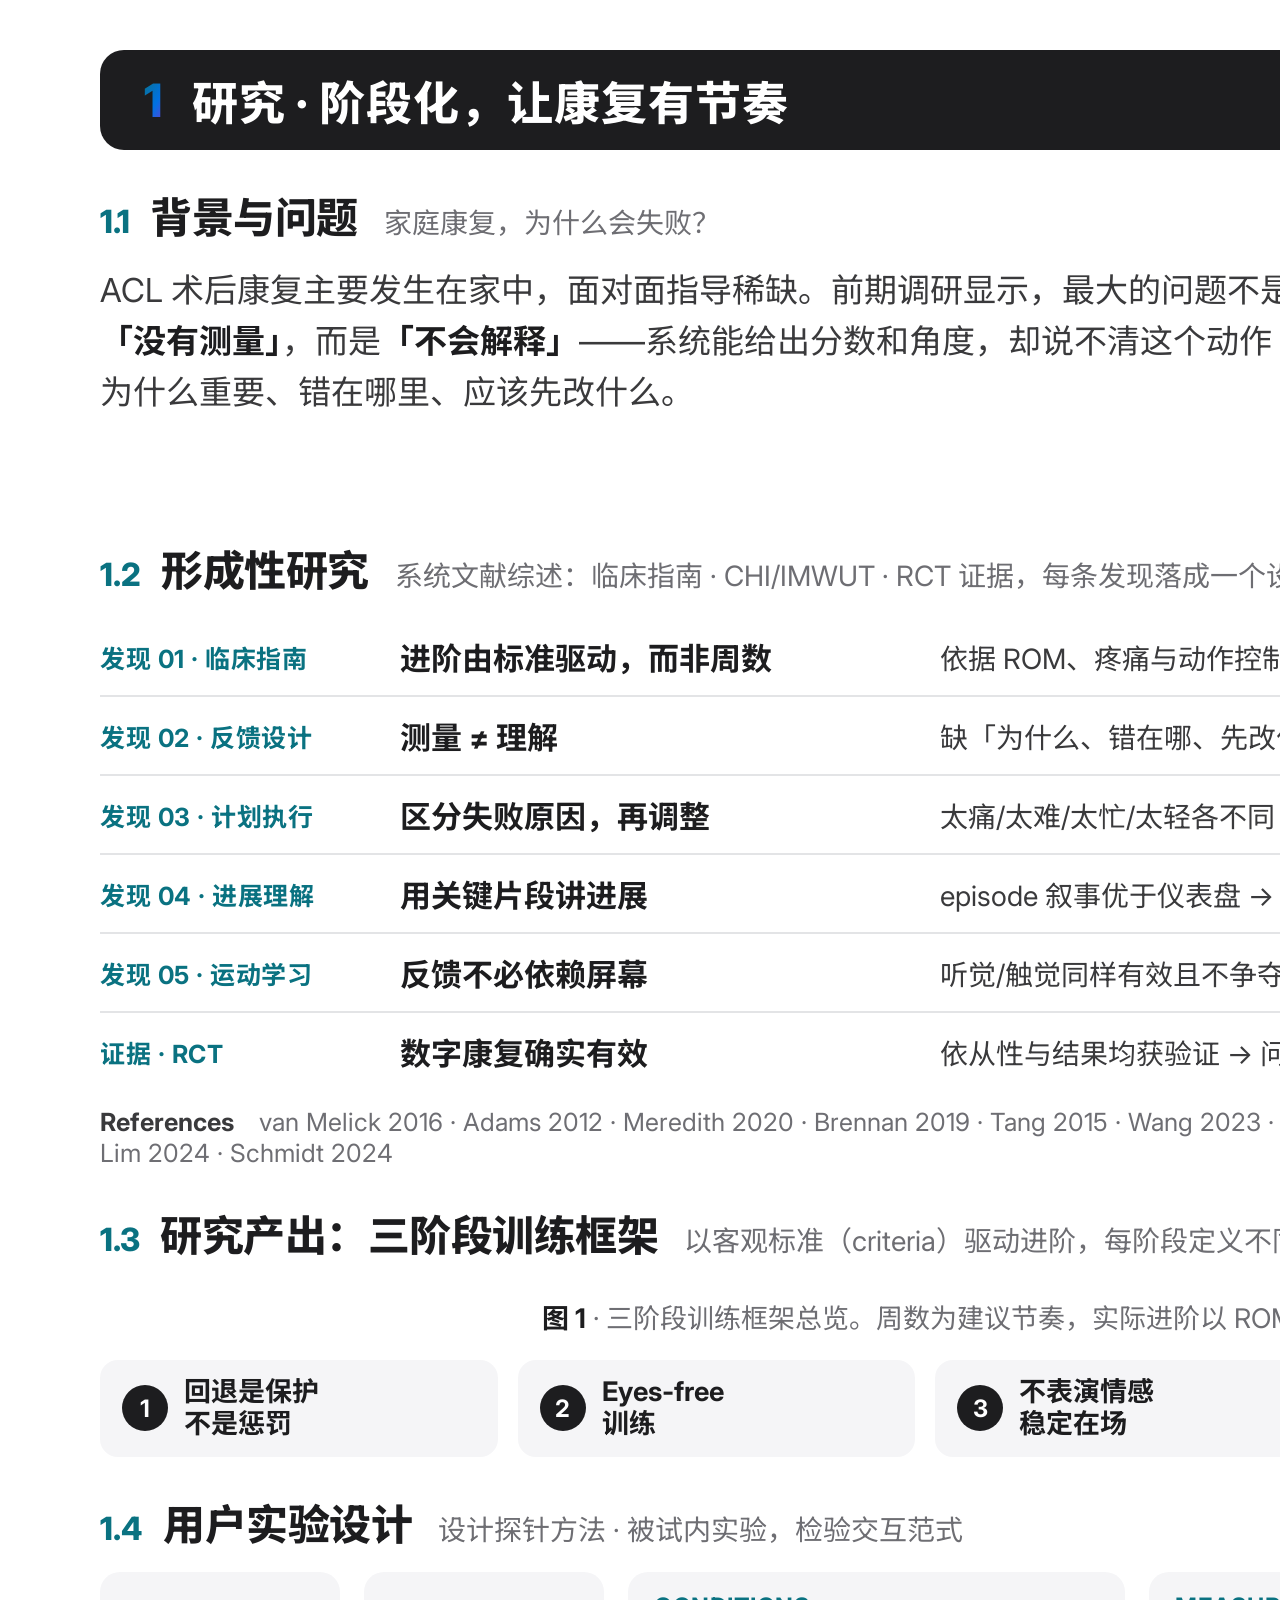
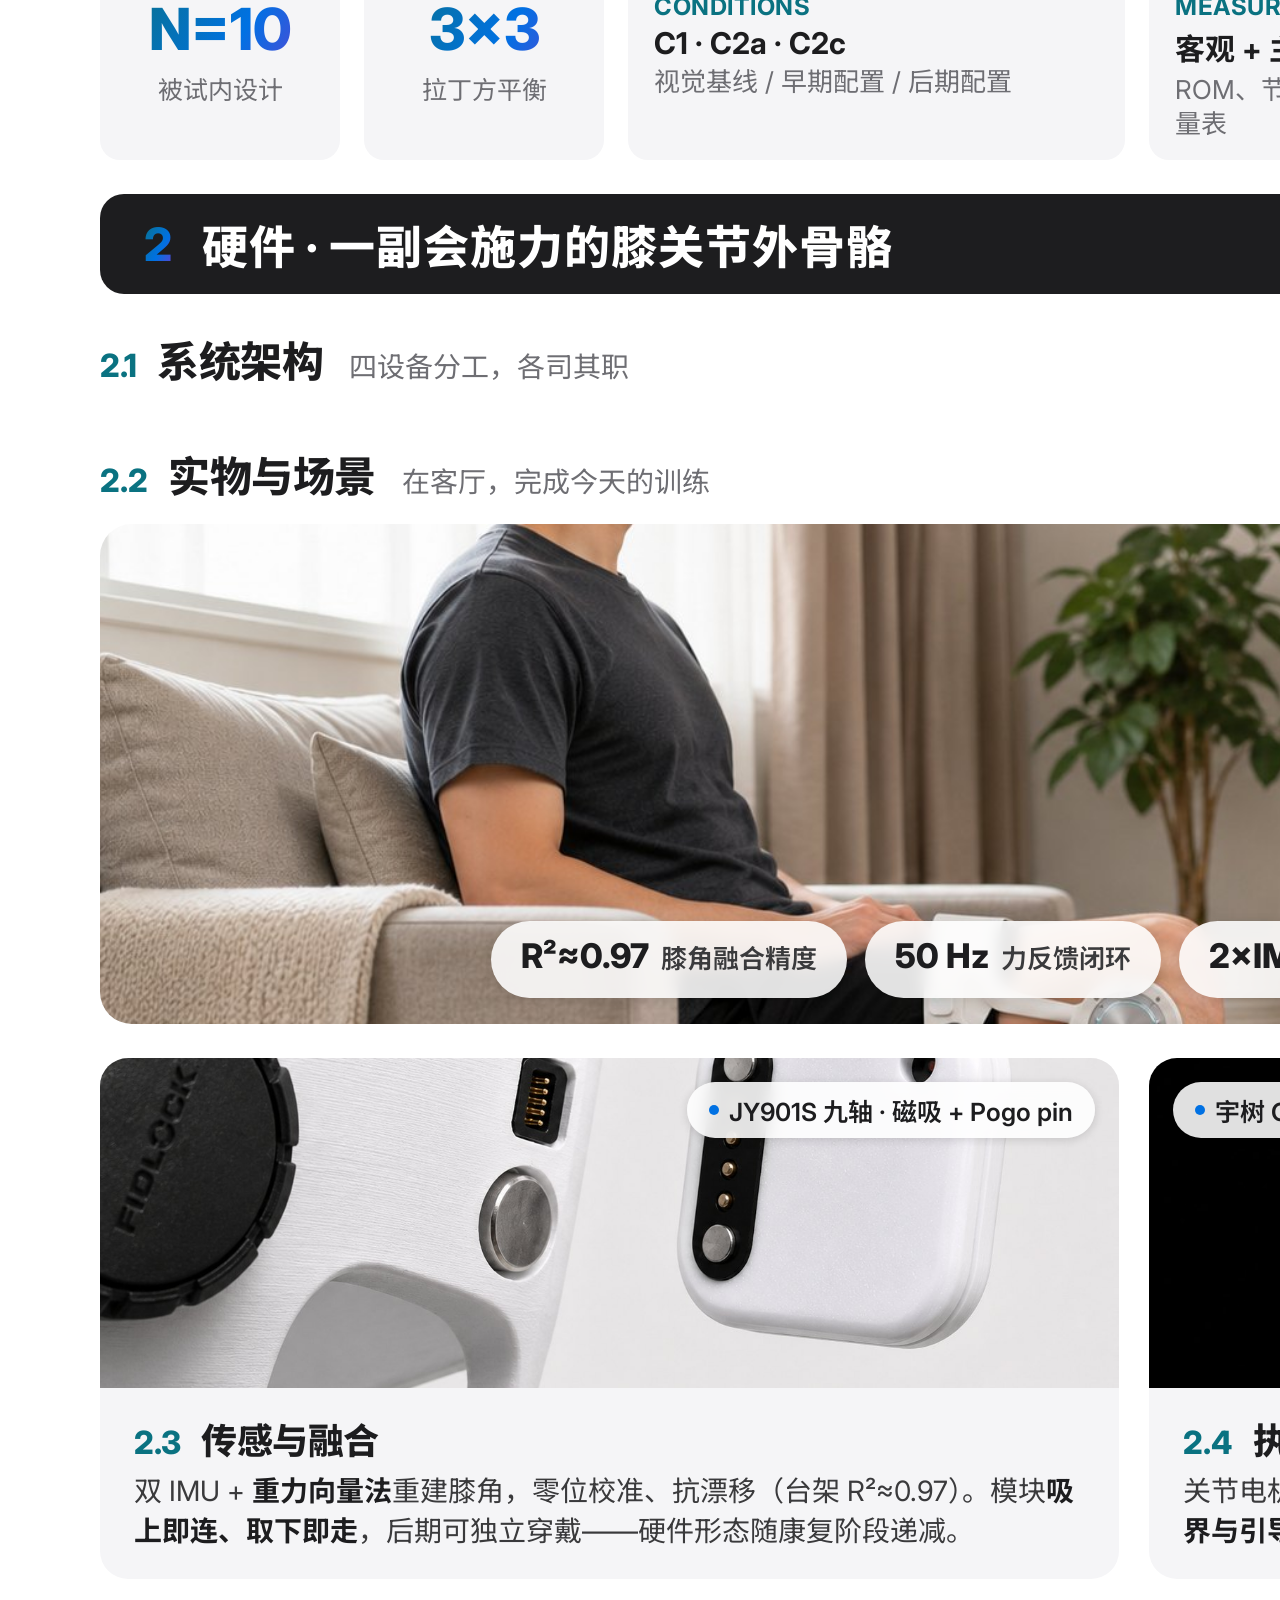
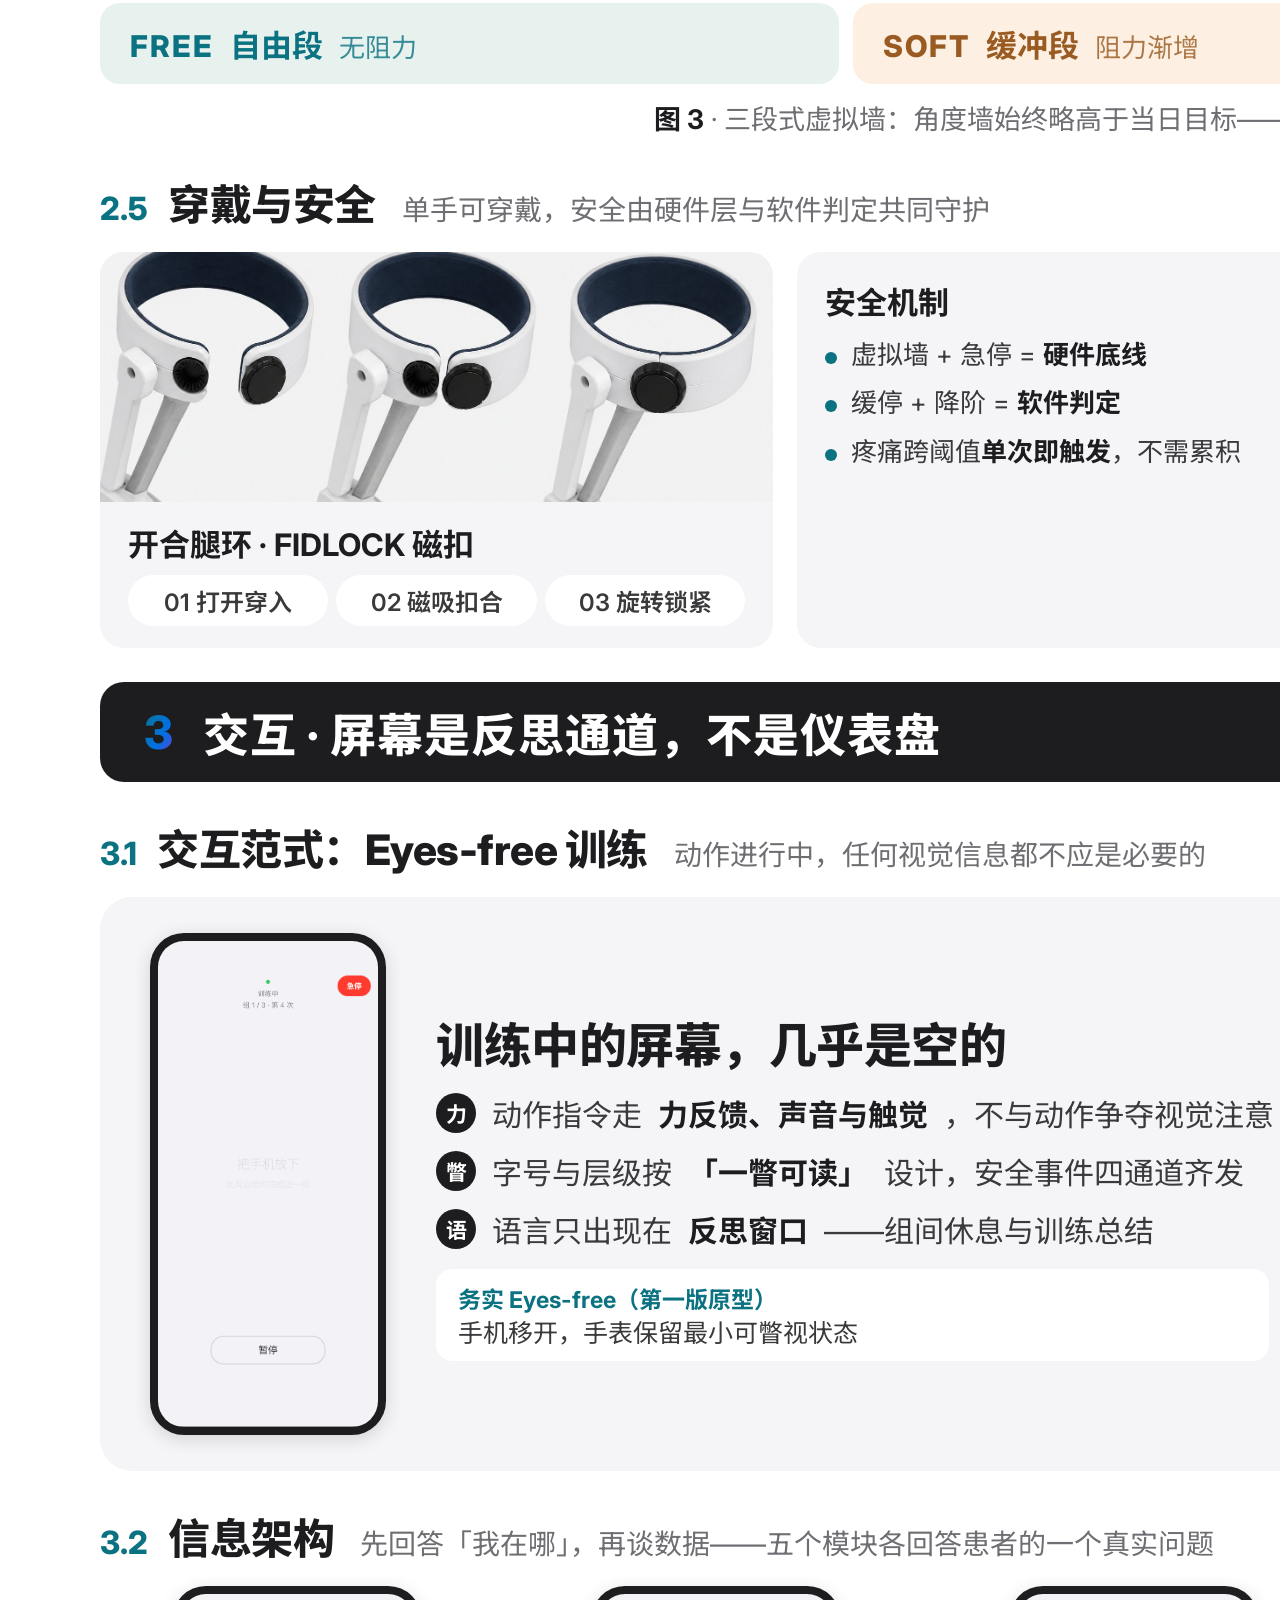
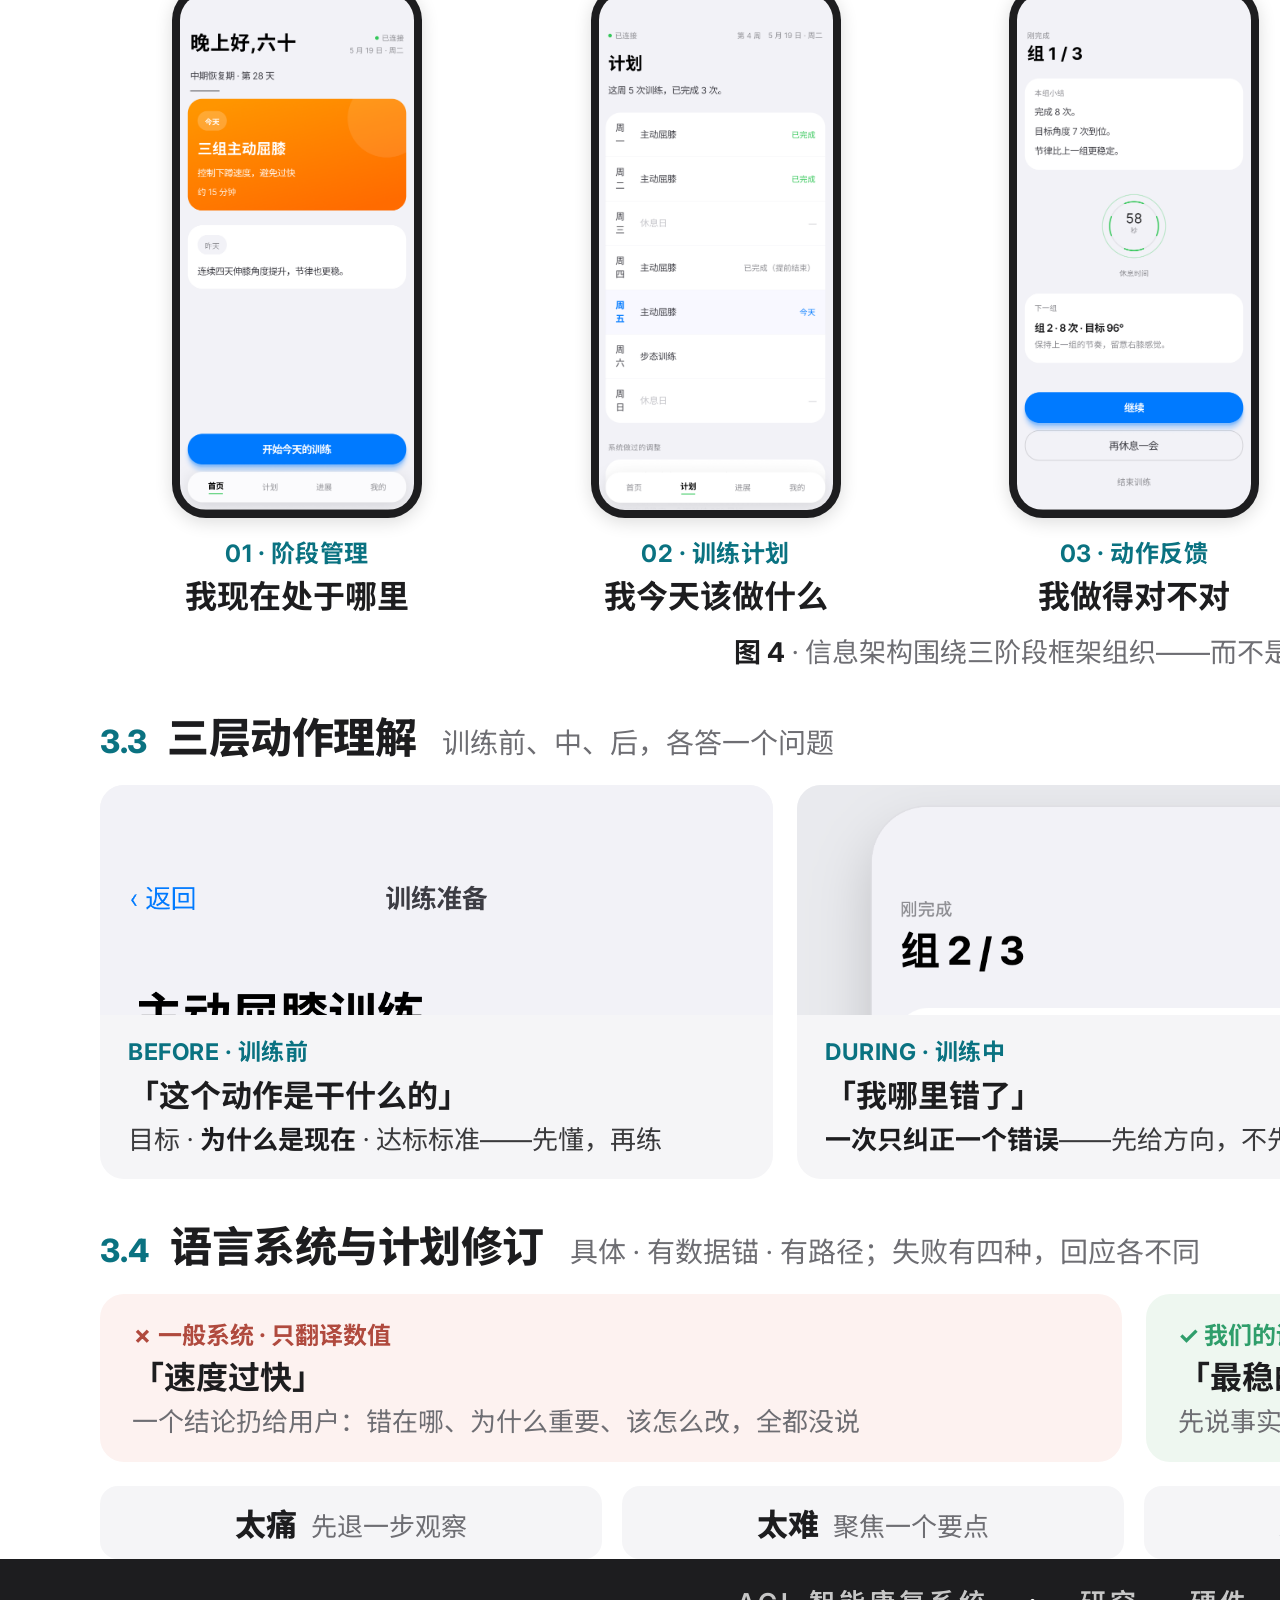
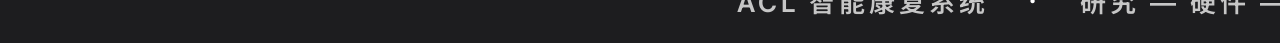
==== commit 492a7261: "横滑卡片吸附改回 mandatory：proximity 让停留位置过松，常停在两卡中缝 垂直手势穿透已由 touch-action: pan-x 解决，snap 类型不影响纵向滚动。  Co-Aut" ====
--- a/exhibition/exhibit-scroll.html
+++ b/exhibition/exhibit-scroll.html
@@ -2,479 +2,450 @@
 <html lang="zh-CN">
 <head>
 <meta charset="UTF-8" />
-<title>毕设挂轴 · 2268×5911 · Sentry 风格</title>
+<title>毕设挂轴 · 2268×5911 · 学术海报</title>
 <link rel="preconnect" href="https://fonts.googleapis.com" />
 <link rel="preconnect" href="https://fonts.gstatic.com" crossorigin />
-<link href="https://fonts.googleapis.com/css2?family=Archivo:wght@500;600;700;800;900&family=Rubik:wght@400;500;600;700&family=JetBrains+Mono:wght@400;600;700&family=Noto+Sans+SC:wght@400;500;700;900&display=swap" rel="stylesheet" />
+<link href="https://fonts.googleapis.com/css2?family=Inter:wght@400;500;600;700;800&family=Noto+Sans+SC:wght@400;500;700;900&display=swap" rel="stylesheet" />
 <style>
-  /* ═══ Sentry DESIGN.md tokens (getdesign.md/sentry), 2268×5911 canvas ═══ */
+  /* ═══ 学术海报 · 延续 shengyiwang.design 设计语言 ═══ */
   :root{
-    --primary:#150f23; --ink-deep:#1f1633; --white:#ffffff;
-    --lime:#c2ef4e; --pink:#fa7faa;
-    --violet:#6a5fc1; --violet-deep:#422082; --violet-mid:#79628c;
-    --hairline:#362d59;
-    --muted:rgba(255,255,255,.72); --faint:rgba(255,255,255,.18);
-    --r-xs:8px; --r-md:16px; --r-xl:24px; --r-xxl:36px;
-    --disp:'Archivo','Noto Sans SC','PingFang SC',sans-serif;
-    --ui:'Rubik','Noto Sans SC','PingFang SC',sans-serif;
-    --mono:'JetBrains Mono','Noto Sans SC',monospace;
+    --ink:#1d1d1f; --body:#3a3a3c; --mut:#6e6e73;
+    --blue:#0071e3; --teal:#0a7281; --warn:#d67d3e;
+    --soft:#f5f5f7; --line:#e3e4e6; --white:#fff;
+    --grad:linear-gradient(120deg,#0a7281,#0071e3 60%,#6e3bd1);
+    --sans:'Inter','Noto Sans SC','PingFang SC',sans-serif;
   }
   *{margin:0;padding:0;box-sizing:border-box;}
   body{
     width:2268px;height:5911px;overflow:hidden;position:relative;
-    background:var(--ink-deep);color:var(--white);
-    font-family:var(--ui);-webkit-font-smoothing:antialiased;
-  }
-  /* starfield */
-  body::before{
-    content:'';position:absolute;inset:0;pointer-events:none;opacity:.5;
-    background-image:radial-gradient(rgba(255,255,255,.35) 1.6px, transparent 1.6px),
-                     radial-gradient(rgba(255,255,255,.18) 1.2px, transparent 1.2px);
-    background-size:520px 520px, 290px 290px;
-    background-position:40px 80px, 160px 200px;
-  }
-  .page{position:relative;width:2268px;height:5911px;padding:64px 100px 0;display:flex;flex-direction:column;z-index:1;}
-
-  /* ═══ type ═══ */
-  .eyebrow{
-    font-family:var(--mono);font-size:30px;font-weight:600;letter-spacing:6px;
-    text-transform:uppercase;color:var(--pink);display:flex;align-items:center;gap:24px;
-  }
-  .eyebrow .num{
-    background:var(--pink);color:var(--primary);border-radius:var(--r-xs);
-    padding:6px 24px;font-weight:700;letter-spacing:3px;
-  }
-  .eyebrow .ln{flex:1;height:2px;background:var(--hairline);}
-  .display{
-    font-family:var(--disp);font-size:100px;font-weight:900;line-height:1.14;
-    letter-spacing:-1px;margin-top:22px;
-  }
-  .display .chip{
-    background:var(--lime);color:var(--ink-deep);border-radius:10px;
-    padding:0 22px;display:inline-block;line-height:1.22;transform:rotate(-1deg);
-  }
-  .sub{font-size:38px;font-weight:400;line-height:1.5;color:var(--muted);margin-top:18px;}
-  .sub strong{color:var(--white);font-weight:700;}
-
-  .gap{height:30px;flex:none;}
-
-  /* ═══ squiggle divider ═══ */
-  .squiggle{margin:46px 0 40px;flex:none;}
-  .squiggle svg{display:block;width:100%;height:36px;}
-
-  /* ═══ cards ═══ */
-  .row{display:flex;gap:24px;}
-  .row>*{flex:1;}
-  .night{
-    background:var(--primary);border:2px solid var(--hairline);border-radius:var(--r-xl);
-    padding:28px 34px;
-  }
-  .night .k{font-family:var(--mono);font-size:24px;font-weight:600;letter-spacing:3px;text-transform:uppercase;color:var(--pink);margin-bottom:10px;}
-  .night .t{font-size:37px;font-weight:700;line-height:1.18;color:var(--white);}
-  .night .b{font-size:28px;font-weight:400;line-height:1.4;color:var(--muted);margin-top:10px;}
-  .night .b strong{color:var(--white);font-weight:600;}
-
-  .spotlight{
-    background:var(--violet-deep);border-radius:var(--r-xxl);padding:48px 56px;position:relative;
-  }
-  .sp-eyebrow{font-family:var(--mono);font-size:26px;font-weight:600;letter-spacing:5px;text-transform:uppercase;color:var(--lime);margin-bottom:10px;}
-  .sp-title{font-family:var(--disp);font-size:60px;font-weight:800;line-height:1.15;letter-spacing:-0.5px;}
-
-  /* ═══ S1 ═══ */
-  .probe{display:flex;align-items:center;gap:20px;background:var(--primary);border:2px solid var(--hairline);border-radius:var(--r-xl);padding:24px 32px;}
-  .probe .x{
-    flex:none;width:54px;height:54px;border-radius:50%;background:var(--pink);color:var(--primary);
-    font-size:32px;font-weight:800;display:flex;align-items:center;justify-content:center;font-family:var(--disp);
-  }
-  .probe .pt{font-size:34px;font-weight:700;}
-  .probe .pb{font-size:26px;color:var(--muted);margin-top:2px;}
-
-  .stages{display:flex;gap:22px;margin-top:30px;}
-  .stage{flex:1;background:rgba(21,15,35,.45);border-radius:var(--r-xl);padding:28px 32px;}
-  .stage .no{font-family:var(--mono);font-size:24px;font-weight:700;letter-spacing:3px;color:var(--lime);margin-bottom:8px;}
-  .stage .t{font-family:var(--disp);font-size:42px;font-weight:800;margin-bottom:8px;}
-  .stage .b{font-size:28px;font-weight:400;line-height:1.4;color:var(--muted);}
-  .stage .b strong{color:var(--white);}
-  .stage-arrow{margin-top:28px;display:flex;align-items:center;gap:24px;font-size:31px;font-weight:700;}
-  .stage-arrow .bar{flex:1;height:5px;background:var(--lime);border-radius:3px;position:relative;}
-  .stage-arrow .bar::after{
-    content:'';position:absolute;right:-2px;top:50%;transform:translateY(-50%);
-    border-left:26px solid var(--lime);border-top:14px solid transparent;border-bottom:14px solid transparent;
-  }
-
-  .benefit{background:transparent;border:2px solid var(--hairline);border-radius:var(--r-xl);padding:22px 30px;}
-  .benefit .k{font-family:var(--mono);font-size:22px;font-weight:600;letter-spacing:2px;text-transform:uppercase;color:var(--violet);margin-bottom:6px;}
-  .benefit .t{font-size:35px;font-weight:700;}
-  .benefit .b{font-size:27px;color:var(--muted);line-height:1.35;margin-top:6px;}
-
-  .stat{background:var(--primary);border:2px solid var(--hairline);border-radius:var(--r-xl);padding:24px 18px;text-align:center;}
-  .stat .n{font-family:var(--disp);font-size:64px;font-weight:900;color:var(--lime);line-height:1;}
-  .stat .l{font-size:26px;font-weight:500;color:var(--muted);margin-top:8px;}
-
-  /* ═══ S2 ═══ */
-  .scene{
-    position:relative;border-radius:var(--r-xxl);overflow:hidden;height:470px;flex:none;
-    transform:rotate(-0.6deg);border:3px solid var(--hairline);
-  }
+    background:var(--white);color:var(--ink);font-family:var(--sans);
+    -webkit-font-smoothing:antialiased;
+  }
+  .page{width:2268px;height:5911px;padding:50px 100px 0;display:flex;flex-direction:column;}
+
+  .gtext{background:var(--grad);-webkit-background-clip:text;background-clip:text;color:transparent;}
+
+  /* ── section banner ── */
+  .banner{
+    flex:none;background:var(--ink);color:#fff;border-radius:24px;
+    display:flex;align-items:center;gap:30px;padding:0 44px;height:100px;
+  }
+  .banner .no{
+    font-size:46px;font-weight:800;background:var(--grad);
+    -webkit-background-clip:text;background-clip:text;color:transparent;
+  }
+  .banner .tt{font-size:46px;font-weight:800;letter-spacing:1px;}
+  .banner .en{margin-left:auto;font-size:28px;font-weight:600;letter-spacing:4px;color:rgba(255,255,255,.55);text-transform:uppercase;}
+
+  /* ── subsection head ── */
+  .sec{display:flex;align-items:baseline;gap:20px;margin-bottom:20px;}
+  .sec .sn{font-size:32px;font-weight:800;color:var(--teal);}
+  .sec .st{font-size:42px;font-weight:800;letter-spacing:-0.5px;}
+  .sec .sd{font-size:28px;color:var(--mut);margin-left:6px;}
+
+  .gap{height:34px;flex:none;}
+  .gap-sm{height:24px;flex:none;}
+
+  .cap{font-size:27px;color:var(--mut);text-align:center;margin-top:14px;}
+  .cap b{color:var(--ink);font-weight:700;}
+
+  /* ── 1.1 ── */
+  .intro{display:flex;gap:40px;align-items:stretch;}
+  .intro .tx{flex:1.45;font-size:33px;line-height:1.55;color:var(--body);}
+  .intro .tx strong{color:var(--ink);font-weight:700;}
+  .pains{flex:1;display:flex;flex-direction:column;gap:14px;}
+  .pain{display:flex;align-items:center;gap:18px;background:var(--soft);border-radius:18px;padding:14px 24px;}
+  .pain .x{flex:none;width:42px;height:42px;border-radius:50%;background:#fdeae3;color:#b04a3e;font-size:24px;font-weight:800;display:flex;align-items:center;justify-content:center;}
+  .pain .pt{font-size:29px;font-weight:700;white-space:nowrap;}
+  .pain .pb{font-size:26px;color:var(--mut);white-space:nowrap;}
+
+  /* ── 1.2 table ── */
+  .ftable{width:100%;border-collapse:collapse;}
+  .ftable td{border-bottom:2px solid var(--line);padding:16px 18px 16px 0;vertical-align:middle;}
+  .ftable tr:last-child td{border-bottom:none;}
+  .ftable .c1{width:300px;font-size:25px;font-weight:700;color:var(--teal);letter-spacing:.5px;}
+  .ftable .c2{width:540px;font-size:31px;font-weight:700;color:var(--ink);}
+  .ftable .c3{font-size:28px;color:var(--body);}
+  .ftable .c3 b{color:var(--blue);font-weight:700;}
+  .refs{font-size:25px;color:var(--mut);margin-top:12px;}
+  .refs b{color:var(--body);}
+
+  /* ── 1.3 principles ── */
+  .prins{display:flex;gap:20px;}
+  .prin{flex:1;background:var(--soft);border-radius:18px;padding:16px 22px;display:flex;align-items:center;gap:16px;}
+  .prin .n{flex:none;width:46px;height:46px;border-radius:50%;background:var(--ink);color:#fff;font-size:24px;font-weight:700;display:flex;align-items:center;justify-content:center;}
+  .prin .t{font-size:27px;font-weight:700;line-height:1.2;}
+
+  /* ── 1.4 study ── */
+  .study{display:flex;gap:24px;align-items:stretch;}
+  .stat{flex:none;width:240px;background:var(--soft);border-radius:20px;padding:22px 12px;text-align:center;}
+  .stat .n{font-size:58px;font-weight:800;}
+  .stat .l{font-size:25px;color:var(--mut);margin-top:6px;}
+  .scard{flex:1;background:var(--soft);border-radius:20px;padding:20px 26px;}
+  .scard .k{font-size:24px;font-weight:700;color:var(--teal);letter-spacing:.5px;margin-bottom:4px;}
+  .scard .t{font-size:30px;font-weight:700;}
+  .scard .b{font-size:26px;color:var(--mut);margin-top:4px;line-height:1.3;}
+
+  /* ── photos ── */
+  .scene{position:relative;border-radius:32px;overflow:hidden;height:500px;flex:none;}
   .scene img{width:100%;height:100%;object-fit:cover;object-position:center 30%;display:block;}
-  .scene .tags{position:absolute;left:0;right:0;bottom:24px;display:flex;justify-content:center;gap:18px;}
+  .scene .tags{position:absolute;left:0;right:0;bottom:26px;display:flex;justify-content:center;gap:18px;}
   .tagp{
-    background:var(--primary);border:2px solid var(--hairline);border-radius:var(--r-md);
-    padding:14px 28px;font-size:26px;font-weight:500;color:var(--muted);
-    display:flex;align-items:baseline;gap:12px;white-space:nowrap;
-  }
-  .tagp b{font-family:var(--disp);font-size:36px;font-weight:800;color:var(--white);}
-
-  .hw{background:var(--primary);border:2px solid var(--hairline);border-radius:var(--r-xl);overflow:hidden;}
-  .hw .ph{height:290px;overflow:hidden;}
-  .hw .ph img{width:100%;height:100%;object-fit:cover;display:block;}
-  .hw .tx{padding:22px 30px 26px;}
-  .hw .t{font-size:35px;font-weight:700;}
-  .hw .b{font-size:27px;color:var(--muted);line-height:1.35;margin-top:6px;}
-  .hw .b strong{color:var(--white);}
-  .hw .steps{display:flex;gap:10px;margin-top:12px;}
-  .hw .steps span{
-    flex:1;background:var(--faint);border-radius:var(--r-xs);
-    font-size:24px;font-weight:600;text-align:center;padding:8px 0;white-space:nowrap;color:var(--white);
-  }
-
-  .zonebar{display:flex;gap:16px;margin-top:30px;}
-  .zone{border-radius:var(--r-md);padding:20px 30px;display:flex;align-items:baseline;gap:16px;}
-  .zone .z{font-family:var(--mono);font-size:30px;font-weight:700;letter-spacing:3px;}
-  .zone .zt{font-size:33px;font-weight:700;}
-  .zone .zb{font-size:26px;font-weight:500;opacity:.75;}
-  .zone--free{flex:1.15;background:var(--lime);color:var(--ink-deep);}
-  .zone--soft{flex:1;background:var(--pink);color:var(--ink-deep);}
-  .zone--wall{flex:1;background:var(--white);color:var(--ink-deep);}
-  .navy-cols{display:flex;gap:36px;margin-top:26px;}
-  .navy-col{flex:1;font-size:27px;font-weight:400;line-height:1.42;color:var(--muted);display:flex;gap:14px;align-items:flex-start;}
-  .navy-col .dot{width:14px;height:14px;border-radius:50%;background:var(--lime);flex:none;margin-top:13px;}
-  .navy-col strong{color:var(--white);font-weight:600;}
-
-  .hostrow{display:flex;gap:26px;align-items:stretch;}
-  .hostshot{
-    flex:1.4;border-radius:var(--r-xxl);overflow:hidden;background:#0e1217;
-    border:3px solid var(--hairline);transform:rotate(0.5deg);
-  }
-  .hostshot img{width:100%;height:100%;object-fit:cover;display:block;}
-  .hostinfo{flex:1;display:flex;flex-direction:column;gap:22px;}
-  .hostinfo .night{flex:1;}
-
-  .device{
-    background:var(--violet-mid);border:2px solid var(--violet-deep);border-radius:var(--r-xl);
-    display:flex;align-items:center;justify-content:center;gap:14px;padding:16px 10px;
-  }
-  .device .dn{font-size:31px;font-weight:700;}
-  .device .dr{font-size:25px;font-weight:400;opacity:.85;}
-
-  /* ═══ S3 ═══ */
-  .phone{background:#000;border-radius:36px;padding:8px;flex:none;border:2px solid var(--hairline);}
-  .phone .scr{border-radius:28px;overflow:hidden;display:block;font-size:0;}
+    background:rgba(255,255,255,.88);backdrop-filter:blur(8px);border-radius:999px;
+    padding:14px 30px;font-size:26px;font-weight:600;color:var(--body);
+    display:flex;align-items:baseline;gap:12px;white-space:nowrap;box-shadow:0 2px 12px rgba(0,0,0,.12);
+  }
+  .tagp b{font-size:34px;font-weight:800;color:var(--ink);}
+
+  .duo{display:flex;gap:30px;}
+  .ducard{flex:1;background:var(--soft);border-radius:28px;overflow:hidden;}
+  .ducard .ph{height:330px;overflow:hidden;position:relative;}
+  .ducard .ph img{width:100%;height:100%;object-fit:cover;display:block;}
+  .ducard .tx{padding:24px 34px 28px;}
+  .ducard .t{font-size:36px;font-weight:700;}
+  .ducard .b{font-size:28px;color:var(--body);line-height:1.4;margin-top:8px;}
+  .ducard .b strong{color:var(--ink);}
+  .annot{
+    position:absolute;background:rgba(255,255,255,.88);backdrop-filter:blur(8px);
+    border-radius:999px;padding:10px 22px;font-size:25px;font-weight:600;color:var(--ink);
+    box-shadow:0 2px 10px rgba(0,0,0,.14);display:flex;align-items:center;gap:10px;white-space:nowrap;
+  }
+  .annot i{width:10px;height:10px;border-radius:50%;background:var(--blue);}
+
+  /* ── FSW bar ── */
+  .fsw{display:flex;gap:14px;}
+  .zone{border-radius:20px;padding:18px 30px;display:flex;align-items:baseline;gap:16px;}
+  .zone .z{font-size:30px;font-weight:800;letter-spacing:2px;}
+  .zone .zt{font-size:31px;font-weight:700;}
+  .zone .zb{font-size:26px;opacity:.8;}
+  .zone--free{flex:1.15;background:#e7f2ef;color:#0a7281;}
+  .zone--soft{flex:1;background:#fdf0e3;color:#9a5b22;}
+  .zone--wall{flex:1;background:#fde5e0;color:#b04a3e;}
+  .fsw-note{font-size:28px;color:var(--body);margin-top:14px;display:flex;gap:40px;}
+  .fsw-note span{display:flex;align-items:center;gap:12px;}
+  .fsw-note i{width:12px;height:12px;border-radius:50%;background:var(--teal);flex:none;}
+  .fsw-note strong{color:var(--ink);}
+
+  /* ── 2.5 trio ── */
+  .trio{display:flex;gap:24px;}
+  .tcard{flex:1;background:var(--soft);border-radius:24px;overflow:hidden;display:flex;flex-direction:column;}
+  .tcard .ph{height:250px;overflow:hidden;}
+  .tcard .ph img{width:100%;height:100%;object-fit:cover;display:block;}
+  .tcard .tx{padding:18px 28px 22px;}
+  .tcard .t{font-size:31px;font-weight:700;}
+  .tcard .steps{display:flex;gap:8px;margin-top:10px;}
+  .tcard .steps span{flex:1;background:#fff;border-radius:999px;font-size:24px;font-weight:600;text-align:center;padding:8px 0;white-space:nowrap;color:var(--body);}
+  .tcard .b{font-size:26px;color:var(--body);line-height:1.45;margin-top:8px;}
+  .tcard .b strong{color:var(--ink);}
+  .tcard ul{list-style:none;margin-top:8px;}
+  .tcard li{font-size:26px;color:var(--body);line-height:1.4;padding:6px 0 6px 26px;position:relative;}
+  .tcard li::before{content:'';position:absolute;left:0;top:21px;width:12px;height:12px;border-radius:50%;background:var(--teal);}
+  .tcard li strong{color:var(--ink);}
+
+  /* ── 3.x ── */
+  .phone{background:#1d1d1f;border-radius:34px;padding:8px;flex:none;box-shadow:0 4px 18px rgba(0,0,0,.14);}
+  .phone .scr{border-radius:26px;overflow:hidden;display:block;font-size:0;}
   .phone .scr img{display:block;width:100%;height:100%;object-fit:cover;object-position:top;}
 
-  .efrow{display:flex;gap:54px;align-items:center;background:var(--primary);border:2px solid var(--hairline);border-radius:var(--r-xxl);padding:40px 56px;position:relative;}
-  .efrow .phone{width:232px;height:494px;transform:rotate(-1.6deg);}
-  .efrow .phone .scr{width:212px;height:478px;}
+  .efrow{display:flex;gap:50px;align-items:center;background:var(--soft);border-radius:32px;padding:36px 50px;}
+  .efrow .phone{width:236px;height:502px;}
+  .efrow .phone .scr{width:220px;height:486px;}
   .ef-claims{flex:1;}
-  .ef-claims .sp-eyebrow{color:var(--lime);}
-  .ef-title{font-family:var(--disp);font-size:56px;font-weight:800;line-height:1.15;}
-  .claim{display:flex;align-items:center;gap:18px;font-size:31px;font-weight:500;margin-top:16px;color:var(--muted);}
-  .claim strong{color:var(--white);font-weight:700;}
-  .claim .ic{
-    flex:none;width:44px;height:44px;border-radius:50%;background:var(--pink);color:var(--primary);
-    display:flex;align-items:center;justify-content:center;font-size:24px;font-weight:700;
-  }
-  .ef-modes{display:flex;gap:16px;margin-top:22px;}
-  .ef-mode{background:var(--faint);border-radius:var(--r-md);padding:14px 24px;flex:1;}
-  .ef-mode .mk{font-family:var(--mono);font-size:22px;font-weight:600;letter-spacing:2px;color:var(--lime);margin-bottom:4px;}
-  .ef-mode .mt{font-size:26px;font-weight:500;line-height:1.3;color:var(--muted);}
+  .ef-k{font-size:26px;font-weight:700;color:var(--teal);letter-spacing:.5px;margin-bottom:6px;}
+  .ef-title{font-size:48px;font-weight:800;letter-spacing:-0.5px;}
+  .claim{display:flex;align-items:center;gap:16px;font-size:30px;color:var(--body);margin-top:14px;}
+  .claim strong{color:var(--ink);font-weight:700;}
+  .claim .ic{flex:none;width:40px;height:40px;border-radius:50%;background:var(--ink);color:#fff;font-size:21px;font-weight:700;display:flex;align-items:center;justify-content:center;}
+  .ef-modes{display:flex;gap:16px;margin-top:18px;}
+  .ef-mode{background:#fff;border-radius:16px;padding:12px 22px;flex:1;}
+  .ef-mode .mk{font-size:23px;font-weight:700;color:var(--teal);margin-bottom:2px;}
+  .ef-mode .mt{font-size:25px;color:var(--body);line-height:1.3;}
 
   .iagrid{display:flex;gap:24px;}
   .iacell{flex:1;text-align:center;}
-  .iacell .phone{width:248px;height:528px;margin:0 auto;}
-  .iacell .phone .scr{width:228px;height:508px;}
-  .iacell:nth-child(odd) .phone{transform:rotate(-1.2deg);}
-  .iacell:nth-child(even) .phone{transform:rotate(1.2deg);}
-  .iacell .qk{font-family:var(--mono);font-size:23px;font-weight:600;letter-spacing:2px;text-transform:uppercase;color:var(--pink);margin-top:18px;}
-  .iacell .q{font-size:33px;font-weight:700;margin-top:4px;}
+  .iacell .phone{width:250px;height:532px;margin:0 auto;}
+  .iacell .phone .scr{width:234px;height:516px;}
+  .iacell .qk{font-size:24px;font-weight:700;color:var(--teal);letter-spacing:.5px;margin-top:16px;}
+  .iacell .q{font-size:32px;font-weight:700;margin-top:2px;}
 
   .layers{display:flex;gap:24px;}
-  .layer{flex:1;background:var(--primary);border:2px solid var(--hairline);border-radius:var(--r-xl);overflow:hidden;}
-  .layer .lph{height:240px;overflow:hidden;border-bottom:2px solid var(--hairline);}
+  .layer{flex:1;background:var(--soft);border-radius:24px;overflow:hidden;}
+  .layer .lph{height:230px;overflow:hidden;}
   .layer .lph img{width:100%;display:block;}
-  .layer .ltx{padding:22px 30px 26px;}
-  .layer .lk{font-family:var(--mono);font-size:23px;font-weight:600;letter-spacing:2px;text-transform:uppercase;color:var(--lime);margin-bottom:6px;}
-  .layer .lq{font-size:34px;font-weight:700;}
-  .layer .lb{font-size:27px;color:var(--muted);line-height:1.35;margin-top:6px;}
-  .layer .lb strong{color:var(--white);}
+  .layer .ltx{padding:18px 28px 22px;}
+  .layer .lk{font-size:23px;font-weight:700;color:var(--teal);letter-spacing:.5px;margin-bottom:4px;}
+  .layer .lq{font-size:31px;font-weight:700;}
+  .layer .lb{font-size:26px;color:var(--body);line-height:1.35;margin-top:6px;}
+  .layer .lb strong{color:var(--ink);}
 
   .langrow{display:flex;gap:24px;}
-  .lang{border-radius:var(--r-xl);padding:26px 34px;flex:1;}
-  .lang--bad{background:var(--primary);border:2px solid var(--pink);}
-  .lang--good{background:var(--lime);color:var(--ink-deep);}
-  .lang .gk{font-family:var(--mono);font-size:23px;font-weight:700;letter-spacing:2px;margin-bottom:8px;}
-  .lang--bad .gk{color:var(--pink);}
-  .lang .gt{font-size:34px;font-weight:700;line-height:1.3;}
-  .lang .gb{font-size:26px;margin-top:8px;line-height:1.35;}
-  .lang--bad .gb{color:var(--muted);}
-  .lang--good .gb{color:rgba(31,22,51,.75);}
-
-  .fail{
-    background:var(--violet-mid);border:2px solid var(--violet-deep);border-radius:var(--r-xl);
-    padding:18px 28px;display:flex;align-items:baseline;gap:14px;justify-content:center;
-  }
-  .fail .fk{font-family:var(--disp);font-size:37px;font-weight:800;white-space:nowrap;}
-  .fail .fb{font-size:27px;font-weight:400;opacity:.9;white-space:nowrap;}
-
-  /* ═══ stickers ═══ */
-  .stick{position:absolute;z-index:5;filter:drop-shadow(0 6px 0 rgba(0,0,0,.25));}
-
-  /* ═══ footer ═══ */
+  .lang{border-radius:24px;padding:22px 32px;flex:1;}
+  .lang--bad{background:#fdf2f0;}
+  .lang--good{background:#eef7f0;}
+  .lang .gk{font-size:24px;font-weight:700;margin-bottom:6px;}
+  .lang--bad .gk{color:#b04a3e;}
+  .lang--good .gk{color:#2f9e6b;}
+  .lang .gt{font-size:32px;font-weight:700;line-height:1.3;color:var(--ink);}
+  .lang .gb{font-size:26px;color:var(--mut);margin-top:6px;line-height:1.35;}
+
+  .failrow{display:flex;gap:20px;}
+  .fail{flex:1;background:var(--soft);border-radius:18px;padding:14px 24px;display:flex;align-items:baseline;gap:14px;justify-content:center;}
+  .fail .fk{font-size:31px;font-weight:800;white-space:nowrap;}
+  .fail .fb{font-size:26px;color:var(--mut);white-space:nowrap;}
+
+  /* ── footer ── */
   .marquee{
-    margin:44px -100px 0;margin-top:auto;background:var(--primary);height:96px;flex:none;
-    display:flex;align-items:center;justify-content:center;gap:44px;
-    font-family:var(--mono);font-size:28px;font-weight:600;letter-spacing:5px;text-transform:uppercase;color:var(--muted);
-    border-top:3px solid var(--lime);
-  }
-  .marquee b{color:var(--lime);}
+    margin:40px -100px 0;margin-top:auto;background:var(--ink);color:rgba(255,255,255,.75);height:84px;flex:none;
+    display:flex;align-items:center;justify-content:center;gap:40px;
+    font-size:26px;font-weight:600;letter-spacing:4px;text-transform:uppercase;
+  }
+  .marquee b{color:#fff;}
 </style>
 </head>
 <body>
 <div class="page">
 
-  <!-- ════════════ 01 RESEARCH ════════════ -->
-  <div class="eyebrow"><span class="num">01</span> RESEARCH · 研究 <span class="ln"></span></div>
-  <div style="position:relative">
-    <div class="display"><span class="chip">阶段化</span>，让康复有节奏</div>
-    <div class="sub" style="max-width:1500px">家庭康复最大的问题不是「没有测量」，而是<strong>「不会解释」</strong>——做错没人纠正，做对没人看见。</div>
-    <!-- sticker: knee buddy -->
-    <svg class="stick" style="right:30px;top:-50px;transform:rotate(8deg)" width="330" height="300" viewBox="0 0 330 300">
-      <g stroke-linecap="round" stroke-linejoin="round">
-        <path d="M88,28 L150,118 Q166,140 154,166 L120,252" fill="none" stroke="#fff" stroke-width="58"/>
-        <path d="M88,28 L150,118 Q166,140 154,166 L120,252" fill="none" stroke="#6a5fc1" stroke-width="40"/>
-        <circle cx="152" cy="143" r="62" fill="#fa7faa" stroke="#fff" stroke-width="9"/>
-        <rect x="118" y="128" width="70" height="26" rx="13" fill="#c2ef4e" stroke="#1f1633" stroke-width="5" transform="rotate(-18 152 143)"/>
-        <circle cx="136" cy="122" r="6.5" fill="#1f1633"/>
-        <circle cx="172" cy="122" r="6.5" fill="#1f1633"/>
-        <path d="M140,165 Q154,176 168,164" fill="none" stroke="#1f1633" stroke-width="6"/>
-        <path d="M236,60 l10,24 24,10 -24,10 -10,24 -10,-24 -24,-10 24,-10 z" fill="#c2ef4e"/>
-        <circle cx="268" cy="170" r="9" fill="#fff"/>
-        <circle cx="60" cy="200" r="7" fill="#fa7faa"/>
-      </g>
-    </svg>
-  </div>
-
-  <div class="gap"></div>
-
-  <div class="row" style="max-width:1780px">
-    <div class="probe"><span class="x">✗</span><span><div class="pt">静态清单</div><div class="pb">目标不随恢复变化</div></span></div>
-    <div class="probe"><span class="x">✗</span><span><div class="pt">缺少解释</div><div class="pb">做错了，没人纠正</div></span></div>
-    <div class="probe"><span class="x">✗</span><span><div class="pt">无人见证</div><div class="pb">做对了，没人看见</div></span></div>
-  </div>
-
-  <div class="gap"></div>
-
-  <div class="row">
-    <div class="night"><div class="k">发现 01 · 临床指南</div><div class="t">进阶由标准驱动，而非周数</div><div class="b">依据 ROM、疼痛与动作控制——<strong>三阶段框架的骨架</strong></div></div>
-    <div class="night"><div class="k">发现 02 · 反馈设计</div><div class="t">测量 ≠ 理解</div><div class="b">缺「为什么、错在哪、先改什么」——<strong>催生可解释反馈</strong></div></div>
-    <div class="night"><div class="k">发现 03 · 计划执行</div><div class="t">区分失败原因，再调整</div><div class="b">比提醒坚持更有效——<strong>催生失败分型与保护性回退</strong></div></div>
-  </div>
-  <div style="height:24px;flex:none"></div>
-  <div class="row">
-    <div class="night"><div class="k">发现 04 · 进展理解</div><div class="t">用关键片段讲进展</div><div class="b">episode 叙事优于仪表盘——<strong>催生 episode 式进展</strong></div></div>
-    <div class="night"><div class="k">发现 05 · 运动学习</div><div class="t">反馈不必依赖屏幕</div><div class="b">听觉 / 触觉同样有效——<strong>催生 Eyes-free 范式</strong></div></div>
-    <div class="night"><div class="k">证据 · RCT</div><div class="t">数字康复确实有效</div><div class="b">问题不在该不该做，而在<strong>怎么做得可理解</strong></div></div>
-  </div>
-
-  <div class="gap"></div>
-
-  <div class="spotlight">
-    <div class="sp-eyebrow">Research Output · 三阶段训练模式</div>
-    <div class="sp-title">进阶由标准驱动，而非周数</div>
-    <div class="stages">
-      <div class="stage"><div class="no">STAGE 01</div><div class="t">早期保护期</div><div class="b"><strong>强引导 · 强保护</strong><br/>信息密集，把患者牢牢托住</div></div>
-      <div class="stage"><div class="no">STAGE 02</div><div class="t">中期恢复期</div><div class="b"><strong>目标抬升 · 反馈淡出</strong><br/>力反馈降级为引导而非约束</div></div>
-      <div class="stage"><div class="no">STAGE 03</div><div class="t">后期功能期</div><div class="b"><strong>屏幕退场 · 走向自主</strong><br/>「系统对我有信心了」</div></div>
-    </div>
-    <div class="stage-arrow">反馈密度随阶段递减<div class="bar"></div>递减本身，被感受为信任</div>
-    <!-- sticker: climbing stairs -->
-    <svg class="stick" style="right:-26px;top:-86px;transform:rotate(6deg)" width="270" height="240" viewBox="0 0 270 240">
-      <g stroke-linecap="round" stroke-linejoin="round">
-        <path d="M20,210 h70 v-50 h62 v-50 h62 v-60" fill="none" stroke="#fff" stroke-width="36"/>
-        <path d="M20,210 h70 v-50 h62 v-50 h62 v-60" fill="none" stroke="#150f23" stroke-width="22"/>
-        <line x1="214" y1="58" x2="214" y2="8" stroke="#fff" stroke-width="8"/>
-        <path d="M214,10 l46,14 -46,16 z" fill="#fa7faa" stroke="#fff" stroke-width="6"/>
-        <circle cx="96" cy="118" r="26" fill="#c2ef4e" stroke="#1f1633" stroke-width="6"/>
-        <circle cx="88" cy="112" r="4" fill="#1f1633"/>
-        <circle cx="106" cy="112" r="4" fill="#1f1633"/>
-        <path d="M88,128 Q97,135 106,127" fill="none" stroke="#1f1633" stroke-width="4.5"/>
-        <path d="M96,144 q-4,22 14,30 M96,144 q-22,12 -30,2" fill="none" stroke="#c2ef4e" stroke-width="9"/>
-      </g>
-    </svg>
-  </div>
-
-  <div class="gap"></div>
-
-  <div class="row">
-    <div class="benefit"><div class="k">01 Safety</div><div class="t">安全</div><div class="b">角度墙始终冗余在目标之上</div></div>
-    <div class="benefit"><div class="k">02 Explainable</div><div class="t">可解释</div><div class="b">知道为什么进阶、为什么不进阶</div></div>
-    <div class="benefit"><div class="k">03 Motivation</div><div class="t">保持动机</div><div class="b">目标永远「再多一点点」</div></div>
-    <div class="benefit"><div class="k">04 Autonomy</div><div class="t">走向自主</div><div class="b">从被辅助过渡到自主管理</div></div>
-  </div>
-
-  <div class="gap"></div>
-
-  <div class="row">
-    <div class="stat"><div class="n">N=10</div><div class="l">被试内实验</div></div>
-    <div class="stat"><div class="n">3×3</div><div class="l">拉丁方平衡</div></div>
-    <div class="night"><div class="k">Conditions</div><div class="t">C1 · C2a · C2c</div><div class="b">视觉基线 / 早期 / 后期配置</div></div>
-    <div class="night"><div class="k">Measures</div><div class="t">客观 + 主观</div><div class="b">ROM、节律 + 三维自评量表</div></div>
-    <div class="night"><div class="k">Analysis</div><div class="t">质性主题分析</div><div class="b">身体觉知 · 关系 · 陪伴感知</div></div>
-  </div>
-
-  <!-- ════ divider ════ -->
-  <div class="squiggle"><svg viewBox="0 0 2068 36" preserveAspectRatio="none"><path d="M0,18 q28,-16 56,0 t56,0 t56,0 t56,0 t56,0 t56,0 t56,0 t56,0 t56,0 t56,0 t56,0 t56,0 t56,0 t56,0 t56,0 t56,0 t56,0 t56,0 t56,0 t56,0 t56,0 t56,0 t56,0 t56,0 t56,0 t56,0 t56,0 t56,0 t56,0 t56,0 t56,0 t56,0 t56,0 t56,0 t56,0 t56,0" fill="none" stroke="#c2ef4e" stroke-width="5" stroke-linecap="round"/></svg></div>
-
-  <!-- ════════════ 02 HARDWARE ════════════ -->
-  <div class="eyebrow"><span class="num">02</span> HARDWARE · 硬件 <span class="ln"></span></div>
-  <div style="position:relative">
-    <div class="display">一副<span class="chip">会施力</span>的膝关节外骨骼</div>
-    <div class="sub">感知膝角，主动施力——给独自康复的人，多一层<strong>引导与保护</strong>。</div>
-    <!-- sticker: dumbbell brace -->
-    <svg class="stick" style="right:10px;top:-46px;transform:rotate(-7deg)" width="300" height="250" viewBox="0 0 300 250">
-      <g stroke-linecap="round" stroke-linejoin="round">
-        <rect x="96" y="60" width="108" height="44" rx="20" fill="#6a5fc1" stroke="#fff" stroke-width="8"/>
-        <rect x="96" y="160" width="108" height="44" rx="20" fill="#6a5fc1" stroke="#fff" stroke-width="8"/>
-        <rect x="138" y="100" width="24" height="64" fill="#fff"/>
-        <circle cx="150" cy="132" r="40" fill="#fa7faa" stroke="#fff" stroke-width="8"/>
-        <circle cx="138" cy="124" r="5" fill="#1f1633"/>
-        <circle cx="162" cy="124" r="5" fill="#1f1633"/>
-        <path d="M138,144 Q150,153 162,143" fill="none" stroke="#1f1633" stroke-width="5"/>
-        <line x1="232" y1="70" x2="232" y2="194" stroke="#fff" stroke-width="10"/>
-        <rect x="216" y="58" width="32" height="34" rx="8" fill="#c2ef4e" stroke="#1f1633" stroke-width="5"/>
-        <rect x="216" y="172" width="32" height="34" rx="8" fill="#c2ef4e" stroke="#1f1633" stroke-width="5"/>
-        <path d="M52,84 q-12,10 -2,22 M40,120 q-14,8 -6,20" fill="none" stroke="#fa7faa" stroke-width="7"/>
-        <circle cx="62" cy="178" r="8" fill="#c2ef4e"/>
-      </g>
-    </svg>
-  </div>
-
-  <div class="gap"></div>
-
+  <!-- ═══════════ 1 研究 ═══════════ -->
+  <div class="banner"><span class="no">1</span><span class="tt">研究 · 阶段化，让康复有节奏</span><span class="en">Research</span></div>
+
+  <div class="gap"></div>
+
+  <!-- 1.1 -->
+  <div class="sec"><span class="sn">1.1</span><span class="st">背景与问题</span><span class="sd">家庭康复，为什么会失败？</span></div>
+  <div class="intro">
+    <div class="tx">ACL 术后康复主要发生在家中，面对面指导稀缺。前期调研显示，最大的问题不是<strong>「没有测量」</strong>，而是<strong>「不会解释」</strong>——系统能给出分数和角度，却说不清这个动作为什么重要、错在哪里、应该先改什么。</div>
+    <div class="pains">
+      <div class="pain"><span class="x">✗</span><span class="pt">静态清单</span><span class="pb">目标不随恢复变化</span></div>
+      <div class="pain"><span class="x">✗</span><span class="pt">缺少解释</span><span class="pb">做错了，没人纠正</span></div>
+      <div class="pain"><span class="x">✗</span><span class="pt">无人见证</span><span class="pb">做对了，没人看见</span></div>
+    </div>
+  </div>
+
+  <div class="gap"></div>
+
+  <!-- 1.2 -->
+  <div class="sec"><span class="sn">1.2</span><span class="st">形成性研究</span><span class="sd">系统文献综述：临床指南 · CHI/IMWUT · RCT 证据，每条发现落成一个设计决策</span></div>
+  <table class="ftable">
+    <tr><td class="c1">发现 01 · 临床指南</td><td class="c2">进阶由标准驱动，而非周数</td><td class="c3">依据 ROM、疼痛与动作控制 → <b>三阶段框架的骨架</b></td></tr>
+    <tr><td class="c1">发现 02 · 反馈设计</td><td class="c2">测量 ≠ 理解</td><td class="c3">缺「为什么、错在哪、先改什么」→ <b>可解释反馈 · 三层动作理解</b></td></tr>
+    <tr><td class="c1">发现 03 · 计划执行</td><td class="c2">区分失败原因，再调整</td><td class="c3">太痛/太难/太忙/太轻各不同 → <b>失败分型与保护性回退</b></td></tr>
+    <tr><td class="c1">发现 04 · 进展理解</td><td class="c2">用关键片段讲进展</td><td class="c3">episode 叙事优于仪表盘 → <b>episode 式进展设计</b></td></tr>
+    <tr><td class="c1">发现 05 · 运动学习</td><td class="c2">反馈不必依赖屏幕</td><td class="c3">听觉/触觉同样有效且不争夺视觉 → <b>Eyes-free 与四通道分工</b></td></tr>
+    <tr><td class="c1">证据 · RCT</td><td class="c2">数字康复确实有效</td><td class="c3">依从性与结果均获验证 → 问题在<b>怎么做得可理解</b></td></tr>
+  </table>
+  <div class="refs"><b>References</b>　van Melick 2016 · Adams 2012 · Meredith 2020 · Brennan 2019 · Tang 2015 · Wang 2023 · Xu 2022 · Mohan 2019 · Raj 2023 · Sigrist 2012 · Dunphy 2021 · Höher 2023 · Lim 2024 · Schmidt 2024</div>
+
+  <div class="gap"></div>
+
+  <!-- 1.3 -->
+  <div class="sec"><span class="sn">1.3</span><span class="st">研究产出：三阶段训练框架</span><span class="sd">以客观标准（criteria）驱动进阶，每阶段定义不同的目标、限制与反馈密度</span></div>
+  <svg width="2068" height="430" viewBox="0 0 2068 430" font-family="Inter,'Noto Sans SC',sans-serif">
+    <!-- stage bands -->
+    <rect x="0" y="40" width="650" height="270" rx="24" fill="#0a7281"/>
+    <rect x="666" y="40" width="650" height="270" rx="24" fill="#5fa8ba"/>
+    <rect x="1332" y="40" width="736" height="270" rx="24" fill="#dceef2"/>
+    <!-- stage titles -->
+    <text x="40" y="106" font-size="27" font-weight="700" fill="rgba(255,255,255,.75)" letter-spacing="2">STAGE 01 · 0–2 周</text>
+    <text x="40" y="158" font-size="44" font-weight="800" fill="#fff">早期保护期</text>
+    <text x="40" y="212" font-size="28" fill="rgba(255,255,255,.92)">控制活动度 · 保护愈合</text>
+    <text x="40" y="252" font-size="28" fill="rgba(255,255,255,.92)">信息密集 · 力反馈强介入</text>
+    <text x="706" y="106" font-size="27" font-weight="700" fill="rgba(255,255,255,.8)" letter-spacing="2">STAGE 02 · 2–8 周</text>
+    <text x="706" y="158" font-size="44" font-weight="800" fill="#fff">中期恢复期</text>
+    <text x="706" y="212" font-size="28" fill="rgba(255,255,255,.95)">ROM 目标逐步抬升</text>
+    <text x="706" y="252" font-size="28" fill="rgba(255,255,255,.95)">反馈淡出 · 力反馈转为引导</text>
+    <text x="1372" y="106" font-size="27" font-weight="700" fill="#0a7281" letter-spacing="2">STAGE 03 · 8 周以上</text>
+    <text x="1372" y="158" font-size="44" font-weight="800" fill="#1d1d1f">后期功能期</text>
+    <text x="1372" y="212" font-size="28" fill="#3a3a3c">面向功能与自主控制</text>
+    <text x="1372" y="252" font-size="28" fill="#3a3a3c">屏幕退场 · 力反馈只剩安全网</text>
+    <!-- ROM thresholds -->
+    <g font-size="26" font-weight="700">
+      <rect x="440" y="60" width="170" height="46" rx="23" fill="rgba(255,255,255,.18)"/>
+      <text x="525" y="92" fill="#fff" text-anchor="middle">ROM 90°</text>
+      <rect x="1106" y="60" width="170" height="46" rx="23" fill="rgba(255,255,255,.22)"/>
+      <text x="1191" y="92" fill="#fff" text-anchor="middle">ROM 120°</text>
+      <rect x="1838" y="60" width="190" height="46" rx="23" fill="rgba(10,114,129,.12)"/>
+      <text x="1933" y="92" fill="#0a7281" text-anchor="middle">全范围功能</text>
+    </g>
+    <!-- gate arrows -->
+    <g stroke="#1d1d1f" stroke-width="4" fill="#1d1d1f">
+      <line x1="650" y1="175" x2="666" y2="175"/><path d="M658,165 l14,10 -14,10 z"/>
+      <line x1="1316" y1="175" x2="1332" y2="175"/><path d="M1324,165 l14,10 -14,10 z"/>
+    </g>
+    <!-- density arrow -->
+    <line x1="10" y1="358" x2="2030" y2="358" stroke="#0a7281" stroke-width="5" stroke-linecap="round"/>
+    <path d="M2026,344 l34,14 -34,14 z" fill="#0a7281"/>
+    <text x="10" y="412" font-size="29" font-weight="700" fill="#1d1d1f">反馈密度随阶段递减</text>
+    <text x="2058" y="412" font-size="29" fill="#3a3a3c" text-anchor="end">从「被辅助」到「自主管理」——递减本身，被感受为信任</text>
+  </svg>
+  <div class="cap"><b>图 1</b> · 三阶段训练框架总览。周数为建议节奏，实际进阶以 ROM、疼痛与动作控制等客观标准为准。</div>
+
+  <div class="gap-sm"></div>
+
+  <div class="prins">
+    <div class="prin"><span class="n">1</span><span class="t">回退是保护<br/>不是惩罚</span></div>
+    <div class="prin"><span class="n">2</span><span class="t">Eyes-free<br/>训练</span></div>
+    <div class="prin"><span class="n">3</span><span class="t">不表演情感<br/>稳定在场</span></div>
+    <div class="prin"><span class="n">4</span><span class="t">反馈密度<br/>随阶段递减</span></div>
+    <div class="prin"><span class="n">5</span><span class="t">多通道分工<br/>安全冗余</span></div>
+  </div>
+
+  <div class="gap"></div>
+
+  <!-- 1.4 -->
+  <div class="sec"><span class="sn">1.4</span><span class="st">用户实验设计</span><span class="sd">设计探针方法 · 被试内实验，检验交互范式</span></div>
+  <div class="study">
+    <div class="stat"><div class="n gtext">N=10</div><div class="l">被试内设计</div></div>
+    <div class="stat"><div class="n gtext">3×3</div><div class="l">拉丁方平衡</div></div>
+    <div class="scard"><div class="k">CONDITIONS</div><div class="t">C1 · C2a · C2c</div><div class="b">视觉基线 / 早期配置 / 后期配置</div></div>
+    <div class="scard"><div class="k">MEASURES</div><div class="t">客观 + 主观</div><div class="b">ROM、节律、反馈事件 + 三维度自评量表</div></div>
+    <div class="scard"><div class="k">ANALYSIS</div><div class="t">质性主题分析</div><div class="b">身体觉知 · 系统关系 · 陪伴感知</div></div>
+  </div>
+
+  <div class="gap"></div>
+
+  <!-- ═══════════ 2 硬件 ═══════════ -->
+  <div class="banner"><span class="no">2</span><span class="tt">硬件 · 一副会施力的膝关节外骨骼</span><span class="en">Hardware</span></div>
+
+  <div class="gap"></div>
+
+  <!-- 2.1 -->
+  <div class="sec"><span class="sn">2.1</span><span class="st">系统架构</span><span class="sd">四设备分工，各司其职</span></div>
+  <svg width="2068" height="250" viewBox="0 0 2068 250" font-family="Inter,'Noto Sans SC',sans-serif">
+    <g>
+      <rect x="0" y="30" width="440" height="160" rx="24" fill="#f5f5f7"/>
+      <text x="220" y="98" font-size="38" font-weight="800" fill="#1d1d1f" text-anchor="middle">支具</text>
+      <text x="220" y="148" font-size="27" fill="#6e6e73" text-anchor="middle">双 IMU 采集 · 电机力反馈</text>
+      <rect x="542" y="30" width="440" height="160" rx="24" fill="#f5f5f7"/>
+      <text x="762" y="98" font-size="38" font-weight="800" fill="#1d1d1f" text-anchor="middle">Mac 上位机</text>
+      <text x="762" y="148" font-size="27" fill="#6e6e73" text-anchor="middle">膝角融合 · 位置环运算</text>
+      <rect x="1084" y="30" width="440" height="160" rx="24" fill="#f5f5f7"/>
+      <text x="1304" y="98" font-size="38" font-weight="800" fill="#1d1d1f" text-anchor="middle">iPhone</text>
+      <text x="1304" y="148" font-size="27" fill="#6e6e73" text-anchor="middle">计划 · 阶段 · 总结回顾</text>
+      <rect x="1626" y="30" width="442" height="160" rx="24" fill="#f5f5f7"/>
+      <text x="1847" y="98" font-size="38" font-weight="800" fill="#1d1d1f" text-anchor="middle">Apple Watch</text>
+      <text x="1847" y="148" font-size="27" fill="#6e6e73" text-anchor="middle">训练中触觉提示</text>
+    </g>
+    <g stroke="#0a7281" stroke-width="4" fill="none">
+      <line x1="444" y1="92" x2="538" y2="92"/><line x1="444" y1="128" x2="538" y2="128"/>
+      <line x1="986" y1="110" x2="1080" y2="110"/>
+      <line x1="1528" y1="110" x2="1622" y2="110"/>
+    </g>
+    <g fill="#0a7281">
+      <path d="M530,82 l16,10 -16,10 z"/><path d="M452,118 l-16,10 16,10 z"/>
+      <path d="M1072,100 l16,10 -16,10 z"/>
+      <path d="M1614,100 l16,10 -16,10 z"/>
+    </g>
+    <g font-size="24" fill="#0a7281" font-weight="600" text-anchor="middle">
+      <text x="491" y="74">RS485 / RIS</text>
+      <text x="1033" y="98">训练数据</text>
+      <text x="1575" y="98">触觉事件</text>
+    </g>
+    <text x="0" y="238" font-size="27" fill="#6e6e73"><tspan font-weight="700" fill="#1d1d1f">图 2</tspan> · 系统架构：上位机经 RS485/RIS 直驱关节电机，50 Hz 闭环力反馈；屏幕设备只承担反思，不打扰动作。</text>
+  </svg>
+
+  <div class="gap"></div>
+
+  <!-- 2.2 -->
+  <div class="sec"><span class="sn">2.2</span><span class="st">实物与场景</span><span class="sd">在客厅，完成今天的训练</span></div>
   <div class="scene">
     <img src="../assets/img/photo/scene-main.jpg" alt="客厅训练场景" />
     <div class="tags">
-      <div class="tagp"><b>R²≈0.97</b>膝角融合</div>
+      <div class="tagp"><b>R²≈0.97</b>膝角融合精度</div>
       <div class="tagp"><b>50 Hz</b>力反馈闭环</div>
       <div class="tagp"><b>2×IMU</b>双总线同步</div>
-      <div class="tagp"><b>直驱</b>关节电机</div>
-    </div>
-  </div>
-
-  <div class="gap"></div>
-
-  <div class="row">
-    <div class="hw">
-      <div class="ph"><img src="../assets/img/photo/imu-dock.jpg" style="object-position:center 60%" alt="磁吸 IMU" /></div>
-      <div class="tx"><div class="t">磁吸 IMU · 吸上即连</div><div class="b">磁吸对位 + Pogo pin；后期可<strong>独立穿戴</strong>——形态随阶段递减</div></div>
-    </div>
-    <div class="hw">
-      <div class="ph"><img src="../assets/img/photo/motor-joint.jpg" style="object-position:center 55%" alt="关节电机" /></div>
-      <div class="tx"><div class="t">关节电机 · 同轴直驱</div><div class="b">宇树 Go-M8010-6 · RS485——<strong>力的方向与屈伸一致</strong></div></div>
-    </div>
-    <div class="hw" style="position:relative">
-      <div class="ph"><img src="../assets/img/photo/fidlock-steps.jpg" alt="开合腿环" /></div>
-      <div class="tx"><div class="t">开合腿环 · 单手穿戴</div>
+      <div class="tagp"><b>直驱</b>无绳轮连杆</div>
+    </div>
+  </div>
+
+  <div class="gap"></div>
+
+  <!-- 2.3 / 2.4 -->
+  <div class="duo">
+    <div class="ducard">
+      <div class="ph"><img src="../assets/img/photo/imu-dock.jpg" style="object-position:center 60%" alt="磁吸 IMU" />
+        <span class="annot" style="right:24px;top:24px"><i></i>JY901S 九轴 · 磁吸 + Pogo pin</span>
+      </div>
+      <div class="tx">
+        <div class="sec" style="margin-bottom:8px"><span class="sn">2.3</span><span class="st" style="font-size:36px">传感与融合</span></div>
+        <div class="b">双 IMU + <strong>重力向量法</strong>重建膝角，零位校准、抗漂移（台架 R²≈0.97）。模块<strong>吸上即连、取下即走</strong>，后期可独立穿戴——硬件形态随康复阶段递减。</div>
+      </div>
+    </div>
+    <div class="ducard">
+      <div class="ph"><img src="../assets/img/photo/motor-joint.jpg" style="object-position:center 55%" alt="关节电机" />
+        <span class="annot" style="left:24px;top:24px"><i></i>宇树 Go-M8010-6</span>
+      </div>
+      <div class="tx">
+        <div class="sec" style="margin-bottom:8px"><span class="sn">2.4</span><span class="st" style="font-size:36px">执行与力反馈</span></div>
+        <div class="b">关节电机与膝关节<strong>同轴直驱</strong>——力的方向与屈伸完全一致。电机给出的是<strong>边界与引导</strong>，而不是替你完成动作。</div>
+      </div>
+    </div>
+  </div>
+
+  <div class="gap-sm"></div>
+
+  <div class="fsw">
+    <div class="zone zone--free"><span class="z">FREE</span><span class="zt">自由段</span><span class="zb">无阻力</span></div>
+    <div class="zone zone--soft"><span class="z">SOFT</span><span class="zt">缓冲段</span><span class="zb">阻力渐增</span></div>
+    <div class="zone zone--wall"><span class="z">WALL</span><span class="zt">硬墙段</span><span class="zb">强约束 · 安全</span></div>
+  </div>
+  <div class="cap"><b>图 3</b> · 三段式虚拟墙：角度墙始终略高于当日目标——给挑战空间，守安全边界。</div>
+
+  <div class="gap"></div>
+
+  <!-- 2.5 -->
+  <div class="sec"><span class="sn">2.5</span><span class="st">穿戴与安全</span><span class="sd">单手可穿戴，安全由硬件层与软件判定共同守护</span></div>
+  <div class="trio">
+    <div class="tcard">
+      <div class="ph"><img src="../assets/img/photo/fidlock-steps.jpg" alt="FIDLOCK 三步" /></div>
+      <div class="tx"><div class="t">开合腿环 · FIDLOCK 磁扣</div>
         <div class="steps"><span>01 打开穿入</span><span>02 磁吸扣合</span><span>03 旋转锁紧</span></div>
       </div>
-      <!-- sticker: magnet -->
-      <svg class="stick" style="right:-20px;top:-46px;transform:rotate(10deg)" width="150" height="140" viewBox="0 0 150 140">
-        <g stroke-linecap="round" stroke-linejoin="round">
-          <path d="M38,96 a37,37 0 1 1 74,0 v-34 h-26 v34 a11,11 0 1 1 -22,0 v-34 h-26 z" fill="#fa7faa" stroke="#fff" stroke-width="7" transform="rotate(180 75 79)"/>
-          <rect x="49" y="96" width="26" height="18" fill="#fff"/>
-          <rect x="75" y="96" width="26" height="18" fill="#c2ef4e"/>
-          <path d="M30,28 q8,-10 18,-4 M104,22 q10,-6 16,2" fill="none" stroke="#c2ef4e" stroke-width="6"/>
-        </g>
-      </svg>
-    </div>
-  </div>
-
-  <div class="gap"></div>
-
-  <div class="spotlight" style="background:var(--primary);border:2px solid var(--hairline)">
-    <div class="sp-eyebrow">Force Feedback · 三段式虚拟墙</div>
-    <div class="sp-title">FREE — SOFT — WALL</div>
-    <div class="zonebar">
-      <div class="zone zone--free"><span class="z">FREE</span><span class="zt">自由段</span><span class="zb">无阻力</span></div>
-      <div class="zone zone--soft"><span class="z">SOFT</span><span class="zt">缓冲段</span><span class="zb">阻力渐增</span></div>
-      <div class="zone zone--wall"><span class="z">WALL</span><span class="zt">硬墙段</span><span class="zb">安全约束</span></div>
-    </div>
-    <div class="navy-cols">
-      <div class="navy-col"><span class="dot"></span><span>角度墙<strong>始终略高于当日目标</strong>——给挑战，守边界</span></div>
-      <div class="navy-col"><span class="dot"></span><span>虚拟墙 + 急停是<strong>硬件底线</strong>，缓停 + 降阶是软件判定</span></div>
-      <div class="navy-col"><span class="dot"></span><span>疼痛跨阈值<strong>单次即触发</strong>——医学底线，不需累积</span></div>
-    </div>
-  </div>
-
-  <div class="gap"></div>
-
-  <div class="hostrow">
-    <div class="hostshot"><img src="../assets/img/ui/host-dashboard-solo.png" alt="PyQt6 上位机" /></div>
-    <div class="hostinfo">
-      <div class="night"><div class="k">Sensing · 重力向量法</div><div class="t">双 IMU 膝角融合 R²≈0.97</div><div class="b">零位校准抵消装配误差，<strong>抗漂移</strong>保证长时稳定</div></div>
-      <div class="night"><div class="k">Host · PyQt6 仪表盘</div><div class="t">实时监测与电机直驱</div><div class="b">电机角 / IMU 膝角双曲线，<strong>三区状态</strong>随动作点亮</div></div>
-    </div>
-  </div>
-
-  <div class="gap"></div>
-
-  <div class="row">
-    <div class="device"><span class="dn">支具</span><span class="dr">采集 · 力反馈</span></div>
-    <div class="device"><span class="dn">Mac</span><span class="dr">运算 · 直驱</span></div>
-    <div class="device"><span class="dn">iPhone</span><span class="dr">交互界面</span></div>
-    <div class="device"><span class="dn">Watch</span><span class="dr">触觉提示</span></div>
-  </div>
-
-  <!-- ════ divider ════ -->
-  <div class="squiggle"><svg viewBox="0 0 2068 36" preserveAspectRatio="none"><path d="M0,18 q28,-16 56,0 t56,0 t56,0 t56,0 t56,0 t56,0 t56,0 t56,0 t56,0 t56,0 t56,0 t56,0 t56,0 t56,0 t56,0 t56,0 t56,0 t56,0 t56,0 t56,0 t56,0 t56,0 t56,0 t56,0 t56,0 t56,0 t56,0 t56,0 t56,0 t56,0 t56,0 t56,0 t56,0 t56,0 t56,0 t56,0" fill="none" stroke="#c2ef4e" stroke-width="5" stroke-linecap="round"/></svg></div>
-
-  <!-- ════════════ 03 UI ════════════ -->
-  <div class="eyebrow"><span class="num">03</span> INTERFACE · UI <span class="ln"></span></div>
-  <div style="position:relative">
-    <div class="display">屏幕是<span class="chip">反思通道</span>，不是仪表盘</div>
-    <div class="sub">动作进行中，任何视觉信息<strong>都不应是必要的</strong>。</div>
-  </div>
-
-  <div class="gap"></div>
-
+    </div>
+    <div class="tcard">
+      <div class="tx" style="padding-top:26px">
+        <div class="t">安全机制</div>
+        <ul>
+          <li>虚拟墙 + 急停 = <strong>硬件底线</strong></li>
+          <li>缓停 + 降阶 = <strong>软件判定</strong></li>
+          <li>疼痛跨阈值<strong>单次即触发</strong>，不需累积</li>
+        </ul>
+      </div>
+    </div>
+    <div class="tcard">
+      <div class="ph"><img src="../assets/img/ui/host-dashboard-solo.png" alt="上位机仪表盘" /></div>
+      <div class="tx"><div class="t">PyQt6 上位机仪表盘</div>
+        <div class="b">双曲线实时对比 · 三区状态 · System Health 监控</div>
+      </div>
+    </div>
+  </div>
+
+  <div class="gap"></div>
+
+  <!-- ═══════════ 3 UI ═══════════ -->
+  <div class="banner"><span class="no">3</span><span class="tt">交互 · 屏幕是反思通道，不是仪表盘</span><span class="en">Interface</span></div>
+
+  <div class="gap"></div>
+
+  <!-- 3.1 -->
+  <div class="sec"><span class="sn">3.1</span><span class="st">交互范式：Eyes-free 训练</span><span class="sd">动作进行中，任何视觉信息都不应是必要的</span></div>
   <div class="efrow">
-    <div class="phone"><span class="scr"><img src="../assets/img/ui/eyes-free.png" alt="Eyes-free" /></span></div>
+    <div class="phone"><span class="scr"><img src="../assets/img/ui/eyes-free.png" alt="Eyes-free 界面" /></span></div>
     <div class="ef-claims">
-      <div class="sp-eyebrow">Eyes-free Paradigm</div>
       <div class="ef-title">训练中的屏幕，几乎是空的</div>
-      <div class="claim"><span class="ic">力</span>动作指令走<strong>力反馈、声音与触觉</strong></div>
-      <div class="claim"><span class="ic">瞥</span>字号与层级按<strong>「一瞥可读」</strong>设计</div>
-      <div class="claim"><span class="ic">语</span>语言只在<strong>组间休息与总结</strong>出现</div>
+      <div class="claim"><span class="ic">力</span>动作指令走<strong>力反馈、声音与触觉</strong>，不与动作争夺视觉注意</div>
+      <div class="claim"><span class="ic">瞥</span>字号与层级按<strong>「一瞥可读」</strong>设计，安全事件四通道齐发</div>
+      <div class="claim"><span class="ic">语</span>语言只出现在<strong>反思窗口</strong>——组间休息与训练总结</div>
       <div class="ef-modes">
-        <div class="ef-mode"><div class="mk">务实 Eyes-free</div><div class="mt">手机移开，手表保留最小可瞥视</div></div>
-        <div class="ef-mode"><div class="mk">严格 Eyes-free</div><div class="mt">全部反馈走力 / 声音 / 触觉</div></div>
-      </div>
-    </div>
-    <!-- sticker: sleeping phone -->
-    <svg class="stick" style="right:34px;top:-58px;transform:rotate(7deg)" width="190" height="210" viewBox="0 0 190 210">
-      <g stroke-linecap="round" stroke-linejoin="round">
-        <rect x="38" y="40" width="100" height="160" rx="24" fill="#6a5fc1" stroke="#fff" stroke-width="8"/>
-        <rect x="50" y="56" width="76" height="128" rx="14" fill="#150f23"/>
-        <path d="M68,118 q6,6 14,0 M96,118 q6,6 14,0" fill="none" stroke="#c2ef4e" stroke-width="5"/>
-        <path d="M80,142 q9,6 18,0" fill="none" stroke="#c2ef4e" stroke-width="5"/>
-        <text x="128" y="38" font-family="Rubik,sans-serif" font-size="34" font-weight="700" fill="#fa7faa">z</text>
-        <text x="146" y="22" font-family="Rubik,sans-serif" font-size="26" font-weight="700" fill="#fa7faa">z</text>
-      </g>
-    </svg>
-  </div>
-
-  <div class="gap"></div>
-
+        <div class="ef-mode"><div class="mk">务实 Eyes-free（第一版原型）</div><div class="mt">手机移开，手表保留最小可瞥视状态</div></div>
+        <div class="ef-mode"><div class="mk">严格 Eyes-free（研究探针）</div><div class="mt">手表关、手机移开，反馈全走力/声/触</div></div>
+      </div>
+    </div>
+  </div>
+
+  <div class="gap"></div>
+
+  <!-- 3.2 -->
+  <div class="sec"><span class="sn">3.2</span><span class="st">信息架构</span><span class="sd">先回答「我在哪」，再谈数据——五个模块各回答患者的一个真实问题</span></div>
   <div class="iagrid">
     <div class="iacell">
       <div class="phone"><span class="scr"><img src="../assets/img/ui/ia-stage.png" alt="阶段管理" /></span></div>
@@ -497,49 +468,52 @@
       <div class="qk">05 · 计划修订</div><div class="q">做不到怎么办</div>
     </div>
   </div>
-
-  <div class="gap"></div>
-
+  <div class="cap"><b>图 4</b> · 信息架构围绕三阶段框架组织——而不是先呈现一堆曲线图。</div>
+
+  <div class="gap"></div>
+
+  <!-- 3.3 -->
+  <div class="sec"><span class="sn">3.3</span><span class="st">三层动作理解</span><span class="sd">训练前、中、后，各答一个问题</span></div>
   <div class="layers">
     <div class="layer">
       <div class="lph"><img src="../assets/img/ui/action-brief.png" alt="训练前" /></div>
-      <div class="ltx"><div class="lk">Before · 训练前</div><div class="lq">「这个动作是干什么的」</div><div class="lb">目标 · <strong>为什么是现在</strong> · 达标标准</div></div>
+      <div class="ltx"><div class="lk">BEFORE · 训练前</div><div class="lq">「这个动作是干什么的」</div><div class="lb">目标 · <strong>为什么是现在</strong> · 达标标准——先懂，再练</div></div>
     </div>
     <div class="layer">
       <div class="lph"><img src="../assets/img/ui/set-summary.png" alt="训练中" /></div>
-      <div class="ltx"><div class="lk">During · 训练中</div><div class="lq">「我哪里错了」</div><div class="lb"><strong>一次只纠正一个错误</strong>，先方向后数字</div></div>
+      <div class="ltx"><div class="lk">DURING · 训练中</div><div class="lq">「我哪里错了」</div><div class="lb"><strong>一次只纠正一个错误</strong>——先给方向，不先给数字</div></div>
     </div>
     <div class="layer">
       <div class="lph"><img src="../assets/img/ui/session-summary.png" alt="训练后" /></div>
-      <div class="ltx"><div class="lk">After · 训练后</div><div class="lq">「我今天练得怎么样」</div><div class="lb"><strong>总结，而不是打分</strong>——最好一点+待改一点</div></div>
-    </div>
-  </div>
-
-  <div class="gap"></div>
-
+      <div class="ltx"><div class="lk">AFTER · 训练后</div><div class="lq">「我今天练得怎么样」</div><div class="lb"><strong>总结而非打分</strong>——最好的一点 + 待改进的一点</div></div>
+    </div>
+  </div>
+
+  <div class="gap"></div>
+
+  <!-- 3.4 -->
+  <div class="sec"><span class="sn">3.4</span><span class="st">语言系统与计划修订</span><span class="sd">具体 · 有数据锚 · 有路径；失败有四种，回应各不同</span></div>
   <div class="langrow">
     <div class="lang lang--bad">
       <div class="gk">✗ 一般系统 · 只翻译数值</div>
       <div class="gt">「速度过快」</div>
-      <div class="gb">错在哪、为什么重要、怎么改——全都没说</div>
+      <div class="gb">一个结论扔给用户：错在哪、为什么重要、该怎么改，全都没说</div>
     </div>
     <div class="lang lang--good">
-      <div class="gk">✓ 我们的总结 · 具体 · 数据锚 · 有路径</div>
-      <div class="gt">「最稳的是第二组——下次试试整组都用这个速度」</div>
-      <div class="gb">不安慰、不夸赞、没有感叹号与 emoji</div>
-    </div>
-  </div>
-
-  <div class="gap"></div>
-
-  <div class="row">
+      <div class="gk">✓ 我们的训练总结 · 实机文案</div>
+      <div class="gt">「最稳的是第二组——下一次试试整组都用第二组的速度」</div>
+      <div class="gb">先说事实，再给数据锚，最后给路径；不安慰、不夸赞、无感叹号</div>
+    </div>
+  </div>
+  <div class="gap-sm"></div>
+  <div class="failrow">
     <div class="fail"><span class="fk">太痛</span><span class="fb">先退一步观察</span></div>
     <div class="fail"><span class="fk">太难</span><span class="fb">聚焦一个要点</span></div>
     <div class="fail"><span class="fk">太忙</span><span class="fb">拆小，别拆掉</span></div>
     <div class="fail"><span class="fk">太轻</span><span class="fb">适度进阶</span></div>
   </div>
 
-  <div class="marquee">ACL 智能康复系统 <b>//</b> RESEARCH — HARDWARE — UI <b>//</b> 2026</div>
+  <div class="marquee">ACL 智能康复系统 <b>·</b> 研究 — 硬件 — 交互 <b>·</b> 2026</div>
 
 </div>
 </body>
